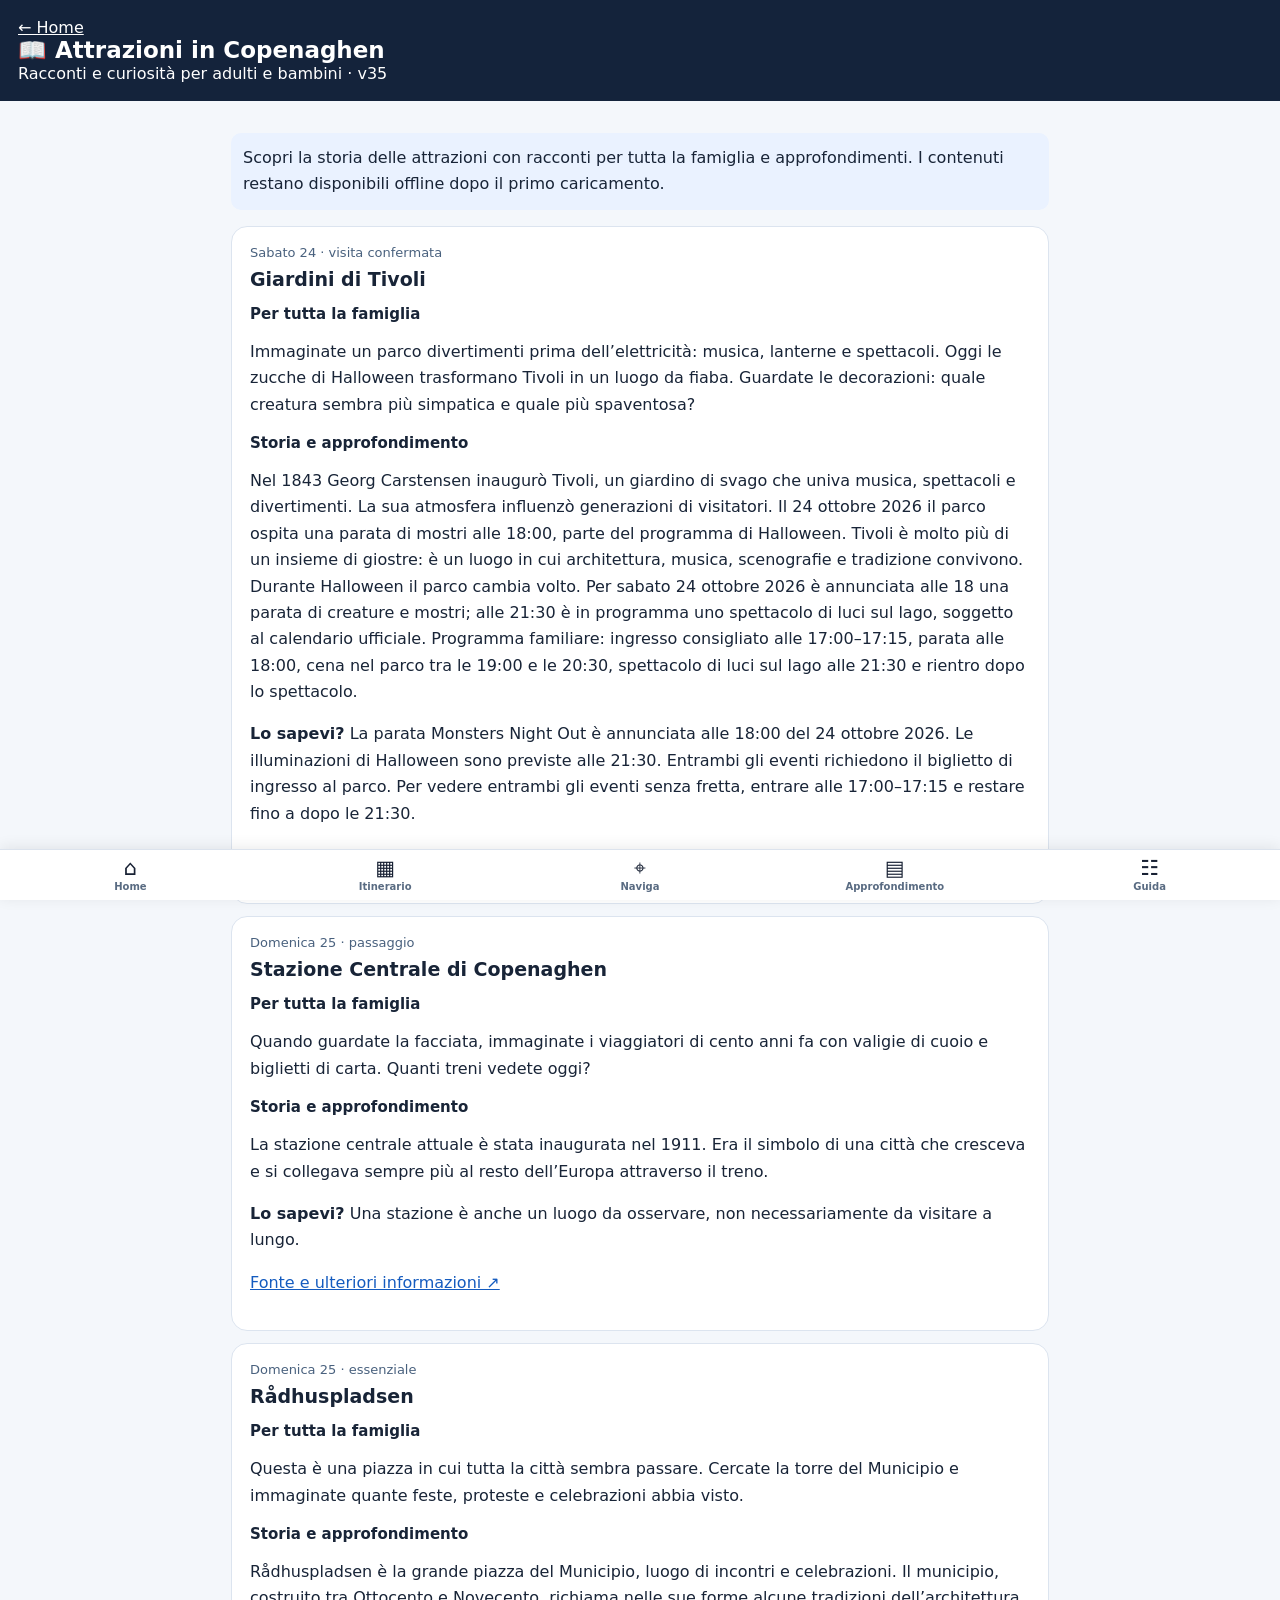
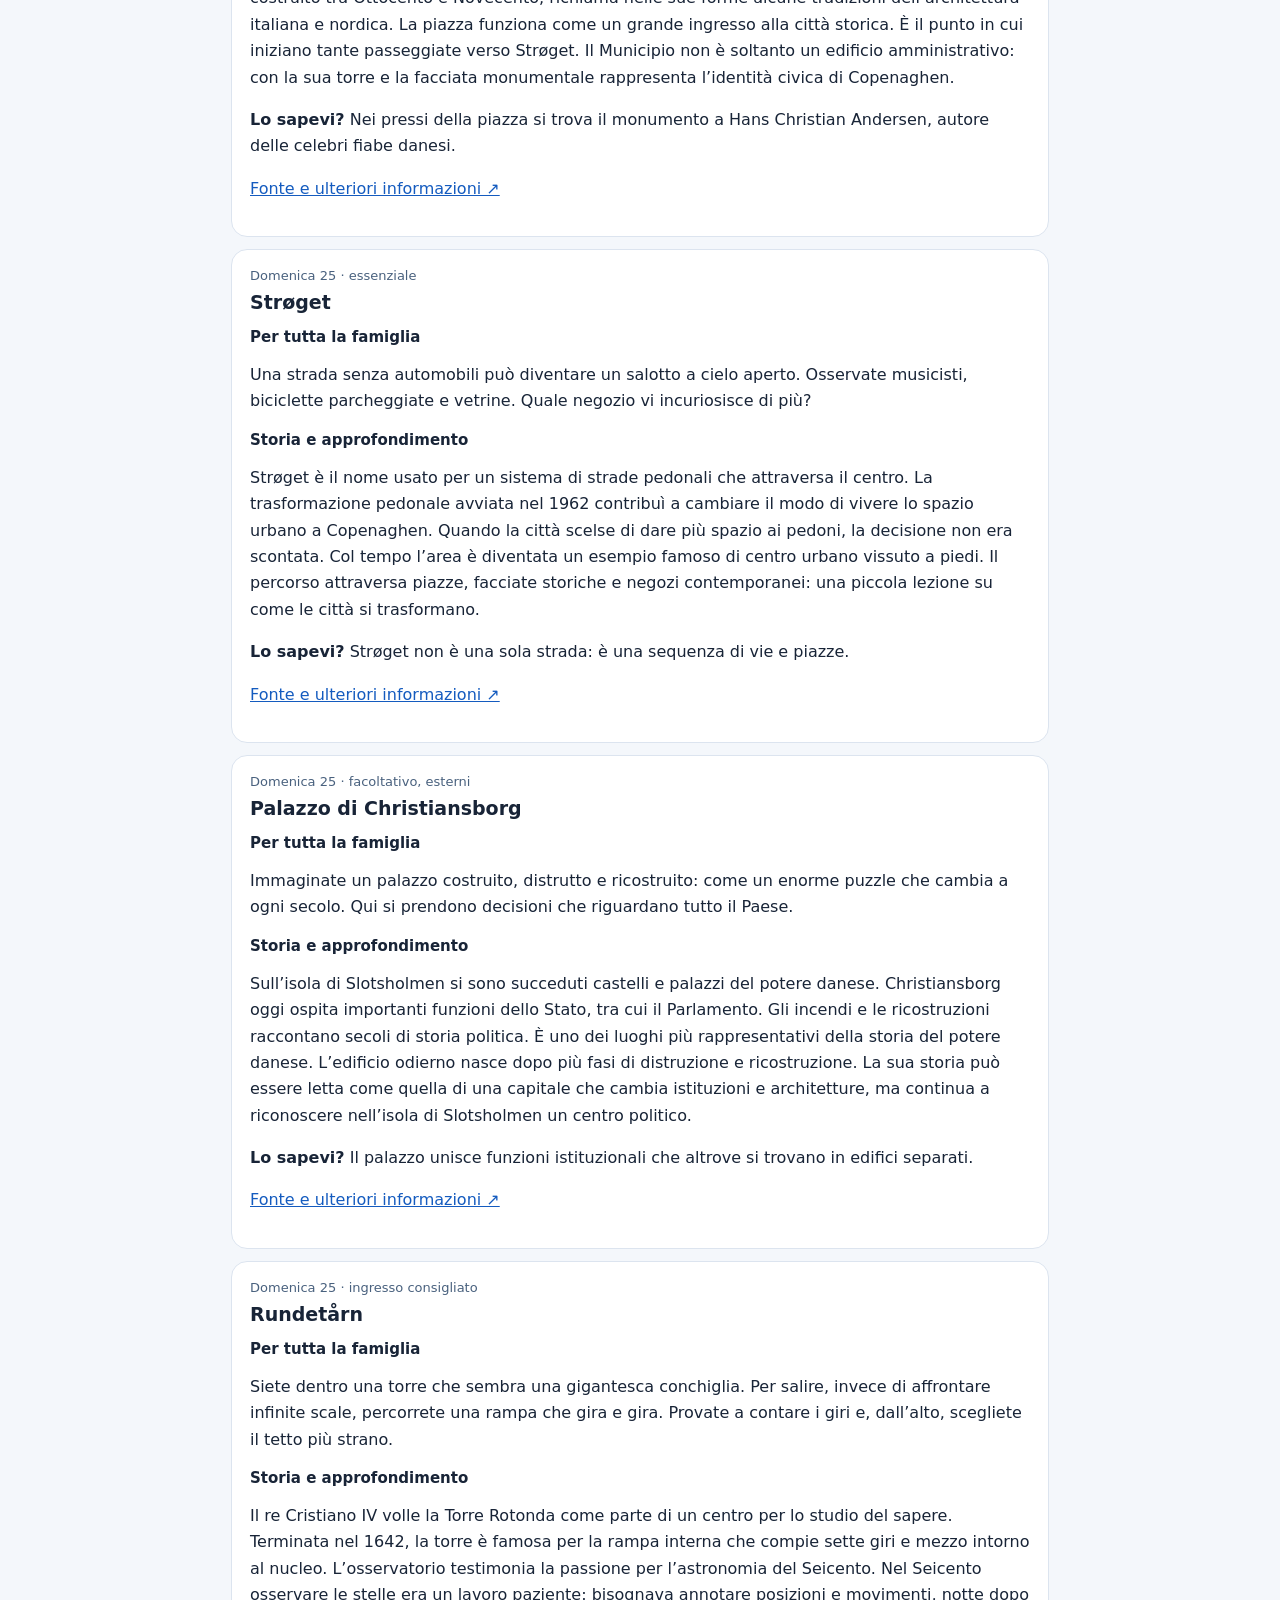
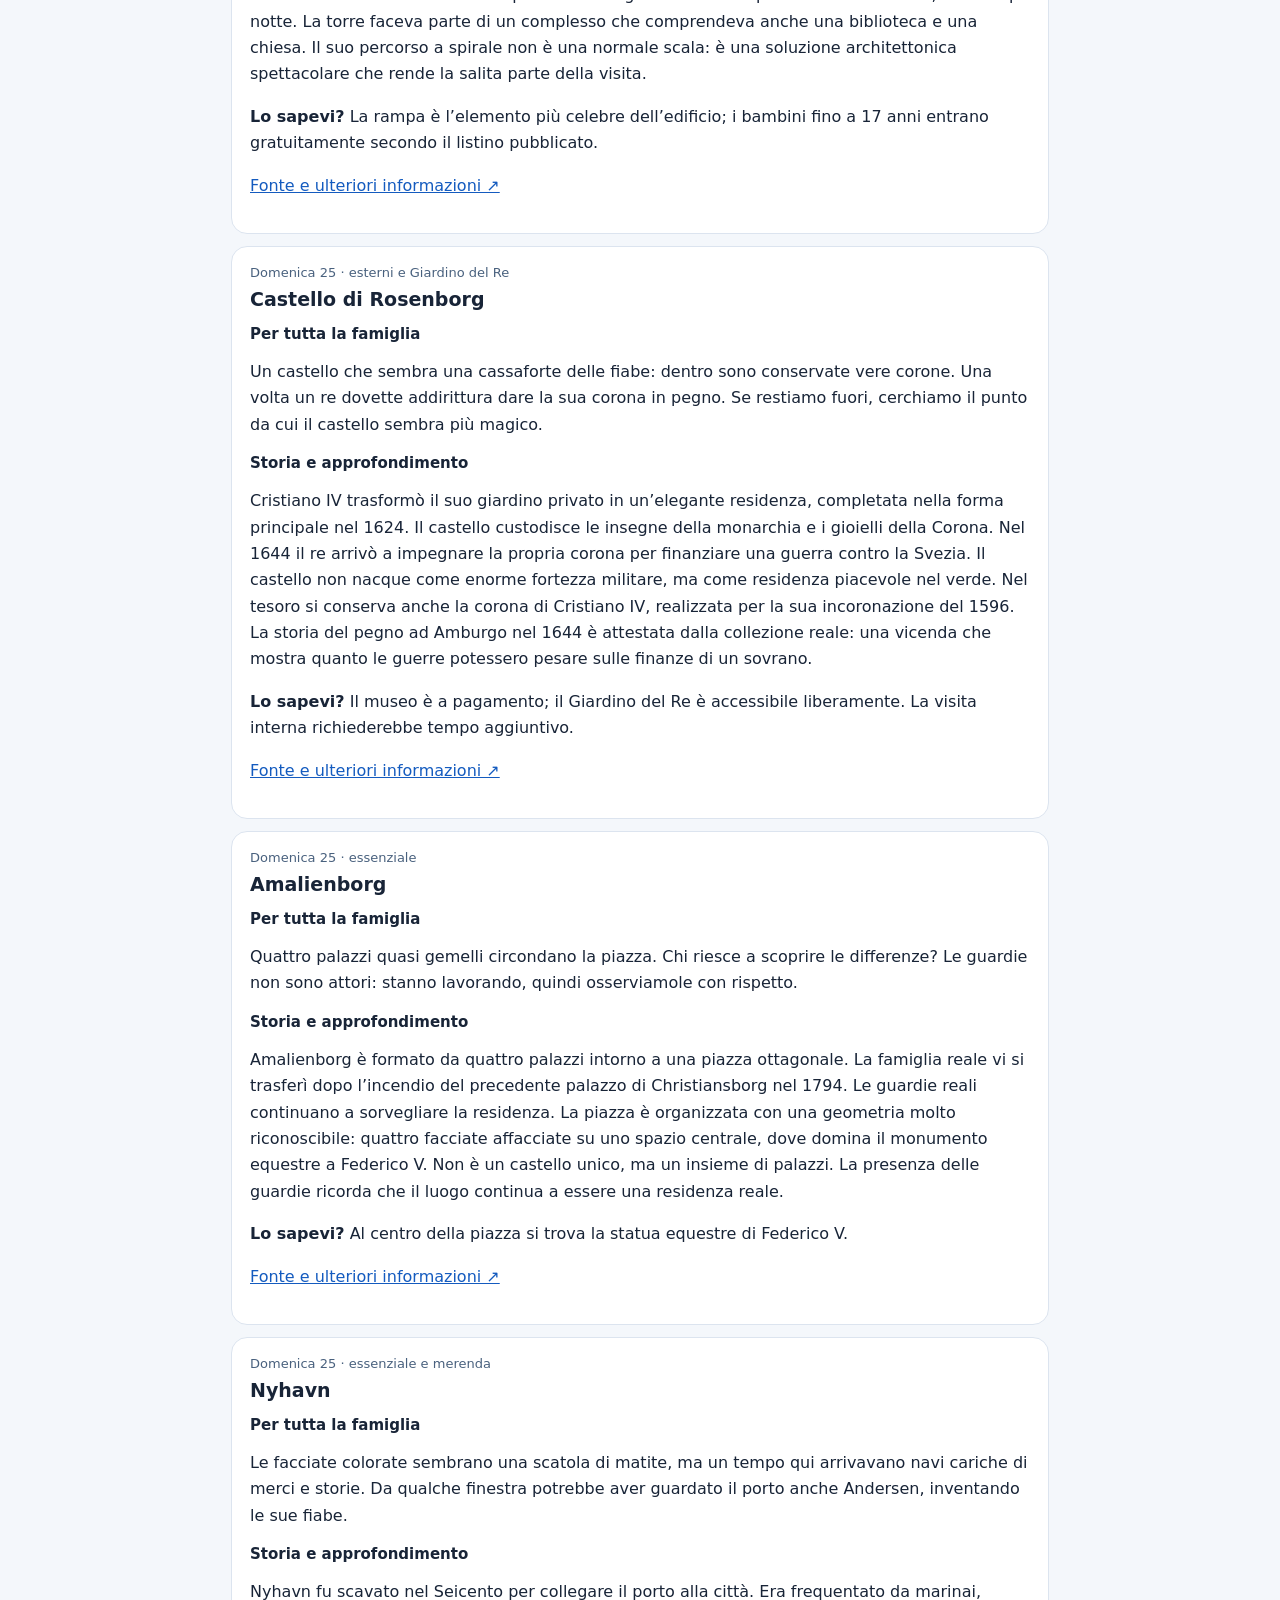
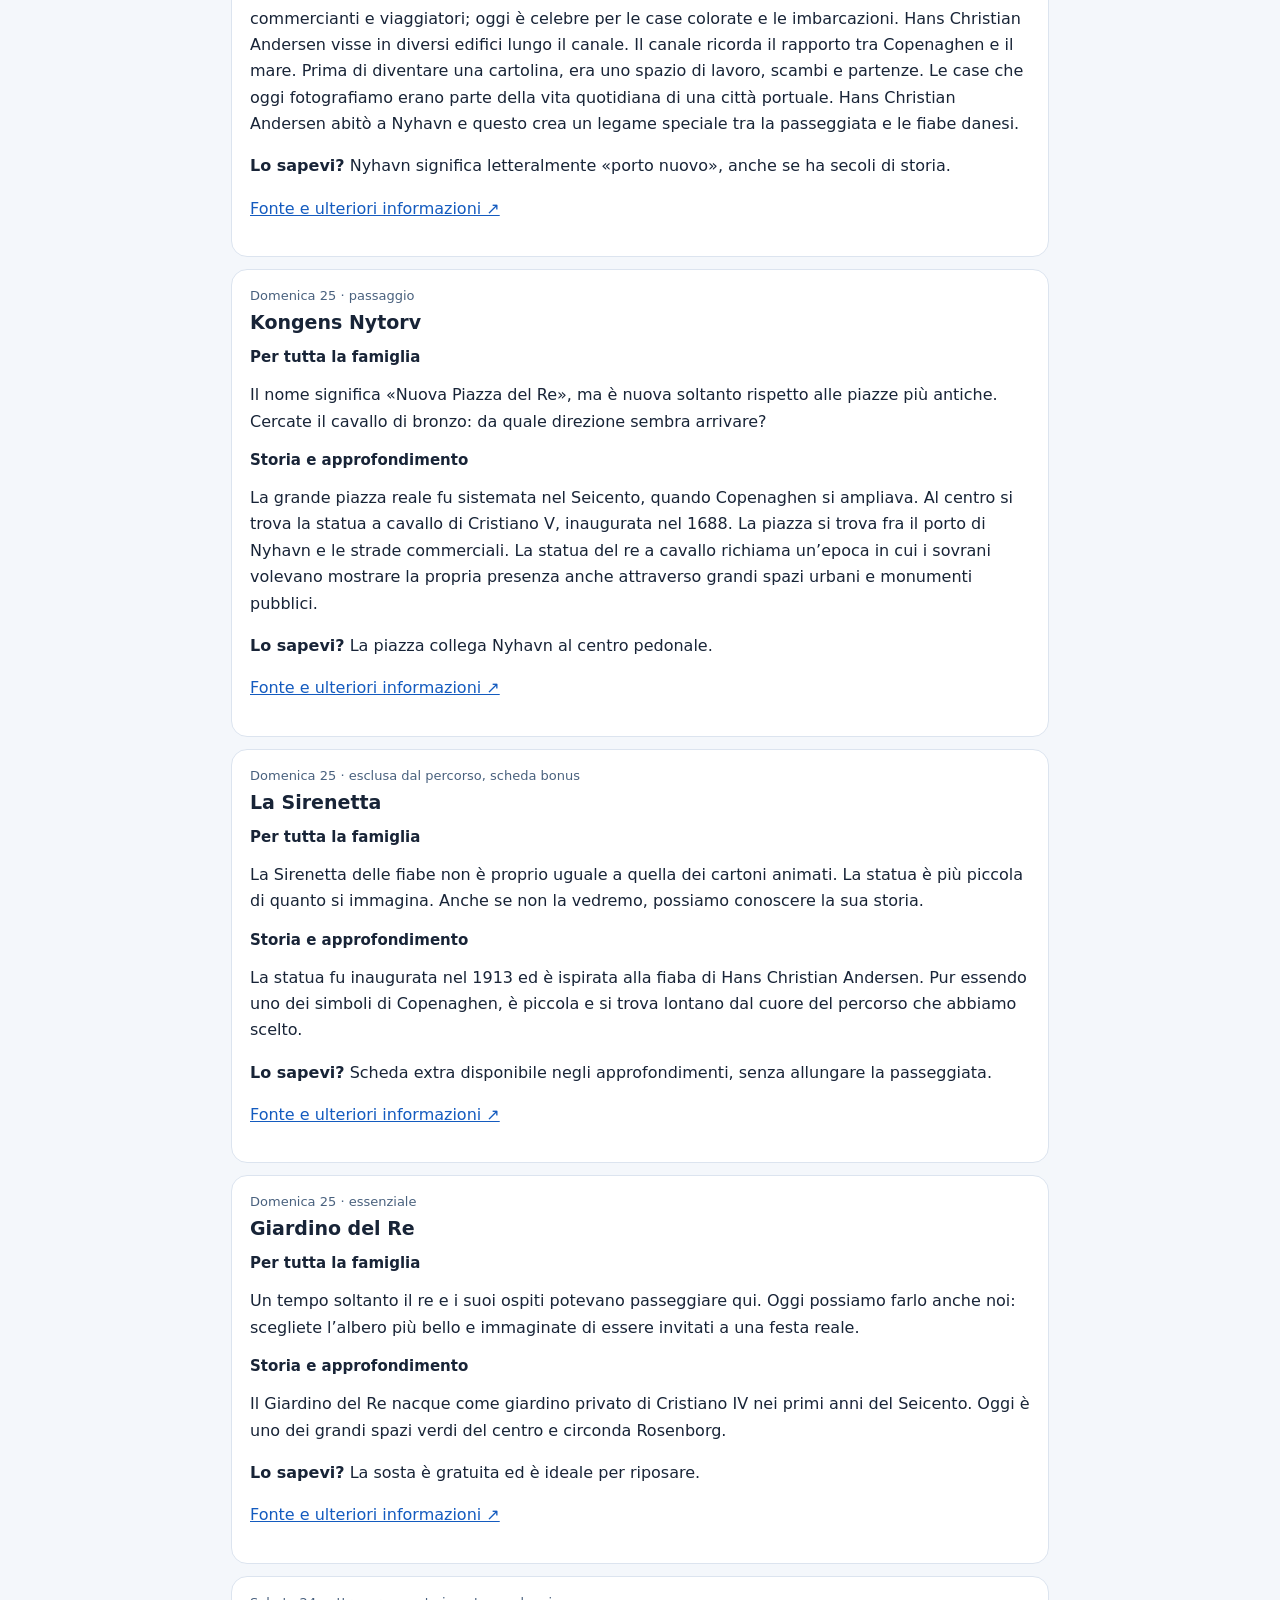
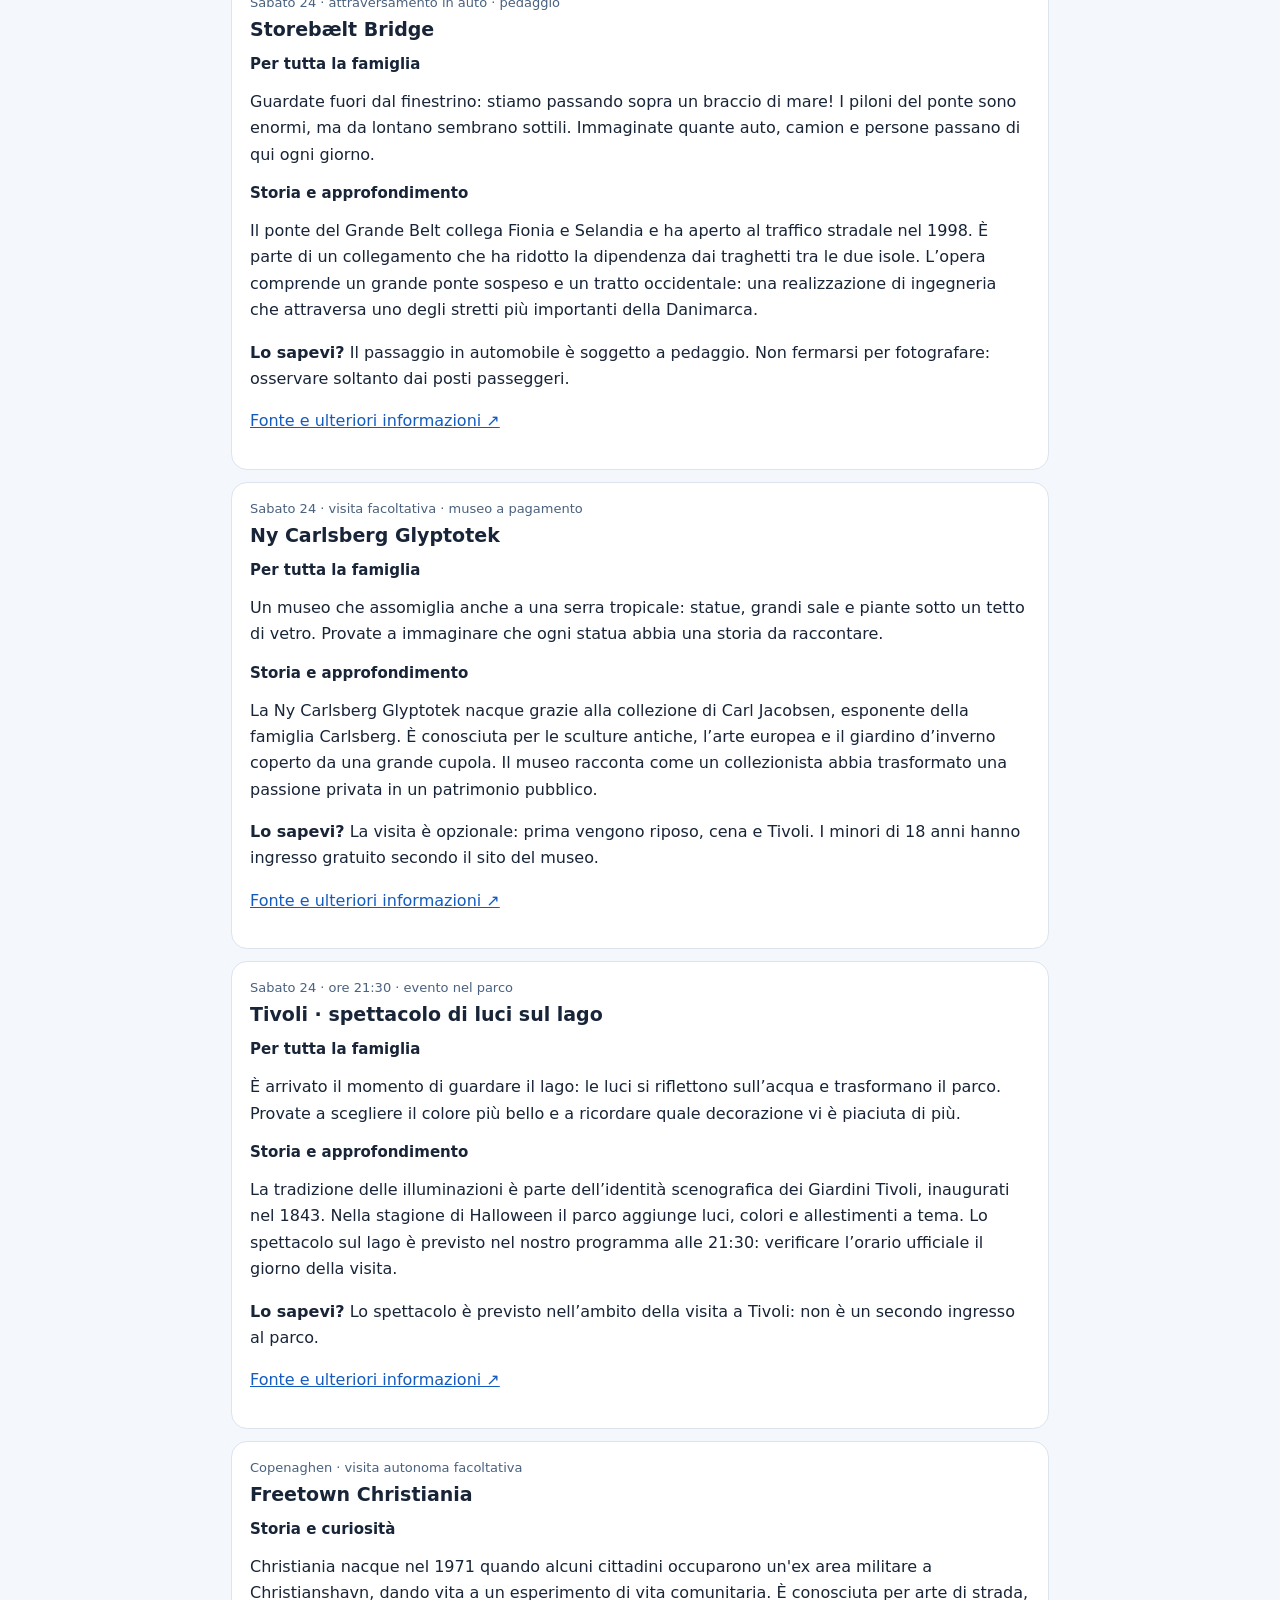
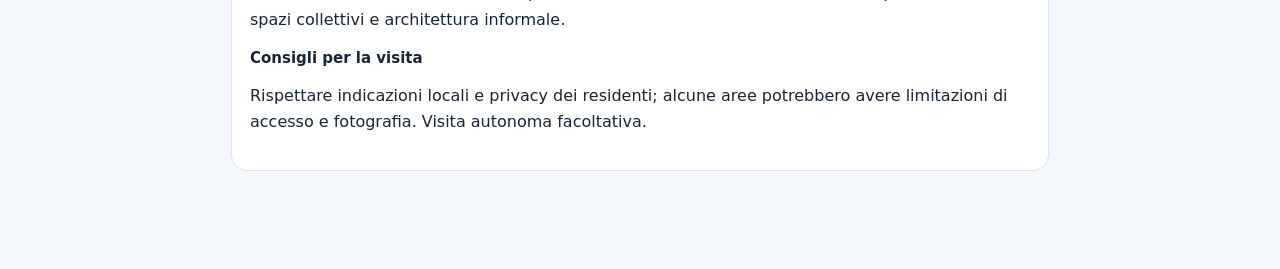
==== approfondimento.html @ 05cb25fe "Deploy complete VIAGGI v40 test webapp" ====
<!doctype html><html lang="it"><head><meta charset="utf-8"><meta name="viewport" content="width=device-width,initial-scale=1"><title>Attrazioni in Copenaghen · v35</title><link rel="stylesheet" href="theme.css"><script defer src="theme.js"></script><style>:root{font-family:system-ui,Arial,sans-serif;color:#182437;background:#f3f6fb}*{box-sizing:border-box}body{margin:0}.top{background:#14233b;color:white;padding:18px}main{max-width:850px;margin:auto;padding:16px}.card{background:white;border:1px solid #dce4ef;border-radius:16px;padding:18px;margin:12px 0;break-inside:avoid}.tag{color:#49617e;font-size:13px}h1{margin:0;font-size:23px}h2{font-size:19px;margin:8px 0}h3{font-size:15px;margin-bottom:4px}p{line-height:1.65}a{color:#145bbf}.note{background:#eaf2ff;padding:12px;border-radius:10px}article:target{outline:3px solid #f4ad42;scroll-margin-top:16px}@media print{.top,.note{display:none!important}body{background:white}.card{box-shadow:none;border:1px solid #aaa}main{max-width:none}}</style><meta name="color-scheme" content="light"><style>html{color-scheme:light!important}html,body{background-color:#f4f7fb}</style><style>/* v40 */a.navbtn,a.btn,a.action,.actions a,.actions a.secondary,a.video,button.primary,button.printbtn,.chips button,#refresh{background:#374151!important;color:#fff!important;border-color:#374151!important}</style></head><body><header class="top"><a style="color:white" href="index.html">← Home</a><h1>📖 Attrazioni in Copenaghen</h1><div>Racconti e curiosità per adulti e bambini · v35</div></header><main><p class="note">Scopri la storia delle attrazioni con racconti per tutta la famiglia e approfondimenti. I contenuti restano disponibili offline dopo il primo caricamento.</p><article class="card" id="tappa-0" data-spot="Giardini di Tivoli"><div class="tag">Sabato 24 · visita confermata</div><h2>Giardini di Tivoli</h2><h3>Per tutta la famiglia</h3><p>Immaginate un parco divertimenti prima dell’elettricità: musica, lanterne e spettacoli. Oggi le zucche di Halloween trasformano Tivoli in un luogo da fiaba. Guardate le decorazioni: quale creatura sembra più simpatica e quale più spaventosa?</p><h3>Storia e approfondimento</h3><p>Nel 1843 Georg Carstensen inaugurò Tivoli, un giardino di svago che univa musica, spettacoli e divertimenti. La sua atmosfera influenzò generazioni di visitatori. Il 24 ottobre 2026 il parco ospita una parata di mostri alle 18:00, parte del programma di Halloween. Tivoli è molto più di un insieme di giostre: è un luogo in cui architettura, musica, scenografie e tradizione convivono. Durante Halloween il parco cambia volto. Per sabato 24 ottobre 2026 è annunciata alle 18 una parata di creature e mostri; alle 21:30 è in programma uno spettacolo di luci sul lago, soggetto al calendario ufficiale. Programma familiare: ingresso consigliato alle 17:00–17:15, parata alle 18:00, cena nel parco tra le 19:00 e le 20:30, spettacolo di luci sul lago alle 21:30 e rientro dopo lo spettacolo.</p><p><strong>Lo sapevi?</strong> La parata Monsters Night Out è annunciata alle 18:00 del 24 ottobre 2026. Le illuminazioni di Halloween sono previste alle 21:30. Entrambi gli eventi richiedono il biglietto di ingresso al parco. Per vedere entrambi gli eventi senza fretta, entrare alle 17:00–17:15 e restare fino a dopo le 21:30.</p><p><a target="_blank" rel="noopener" href="https://www.tivoli.dk/en/programme/events/monsters-night-out">Fonte e ulteriori informazioni ↗</a></p></article><article class="card" id="tappa-1" data-spot="Stazione Centrale di Copenaghen"><div class="tag">Domenica 25 · passaggio</div><h2>Stazione Centrale di Copenaghen</h2><h3>Per tutta la famiglia</h3><p>Quando guardate la facciata, immaginate i viaggiatori di cento anni fa con valigie di cuoio e biglietti di carta. Quanti treni vedete oggi?</p><h3>Storia e approfondimento</h3><p>La stazione centrale attuale è stata inaugurata nel 1911. Era il simbolo di una città che cresceva e si collegava sempre più al resto dell’Europa attraverso il treno. </p><p><strong>Lo sapevi?</strong> Una stazione è anche un luogo da osservare, non necessariamente da visitare a lungo.</p><p><a target="_blank" rel="noopener" href="https://www.visitcopenhagen.com/">Fonte e ulteriori informazioni ↗</a></p></article><article class="card" id="tappa-2" data-spot="Rådhuspladsen"><div class="tag">Domenica 25 · essenziale</div><h2>Rådhuspladsen</h2><h3>Per tutta la famiglia</h3><p>Questa è una piazza in cui tutta la città sembra passare. Cercate la torre del Municipio e immaginate quante feste, proteste e celebrazioni abbia visto.</p><h3>Storia e approfondimento</h3><p>Rådhuspladsen è la grande piazza del Municipio, luogo di incontri e celebrazioni. Il municipio, costruito tra Ottocento e Novecento, richiama nelle sue forme alcune tradizioni dell’architettura italiana e nordica. La piazza funziona come un grande ingresso alla città storica. È il punto in cui iniziano tante passeggiate verso Strøget. Il Municipio non è soltanto un edificio amministrativo: con la sua torre e la facciata monumentale rappresenta l’identità civica di Copenaghen.</p><p><strong>Lo sapevi?</strong> Nei pressi della piazza si trova il monumento a Hans Christian Andersen, autore delle celebri fiabe danesi.</p><p><a target="_blank" rel="noopener" href="https://www.visitcopenhagen.com/">Fonte e ulteriori informazioni ↗</a></p></article><article class="card" id="tappa-3" data-spot="Strøget"><div class="tag">Domenica 25 · essenziale</div><h2>Strøget</h2><h3>Per tutta la famiglia</h3><p>Una strada senza automobili può diventare un salotto a cielo aperto. Osservate musicisti, biciclette parcheggiate e vetrine. Quale negozio vi incuriosisce di più?</p><h3>Storia e approfondimento</h3><p>Strøget è il nome usato per un sistema di strade pedonali che attraversa il centro. La trasformazione pedonale avviata nel 1962 contribuì a cambiare il modo di vivere lo spazio urbano a Copenaghen. Quando la città scelse di dare più spazio ai pedoni, la decisione non era scontata. Col tempo l’area è diventata un esempio famoso di centro urbano vissuto a piedi. Il percorso attraversa piazze, facciate storiche e negozi contemporanei: una piccola lezione su come le città si trasformano.</p><p><strong>Lo sapevi?</strong> Strøget non è una sola strada: è una sequenza di vie e piazze.</p><p><a target="_blank" rel="noopener" href="https://www.visitcopenhagen.com/">Fonte e ulteriori informazioni ↗</a></p></article><article class="card" id="tappa-4" data-spot="Palazzo di Christiansborg"><div class="tag">Domenica 25 · facoltativo, esterni</div><h2>Palazzo di Christiansborg</h2><h3>Per tutta la famiglia</h3><p>Immaginate un palazzo costruito, distrutto e ricostruito: come un enorme puzzle che cambia a ogni secolo. Qui si prendono decisioni che riguardano tutto il Paese.</p><h3>Storia e approfondimento</h3><p>Sull’isola di Slotsholmen si sono succeduti castelli e palazzi del potere danese. Christiansborg oggi ospita importanti funzioni dello Stato, tra cui il Parlamento. Gli incendi e le ricostruzioni raccontano secoli di storia politica. È uno dei luoghi più rappresentativi della storia del potere danese. L’edificio odierno nasce dopo più fasi di distruzione e ricostruzione. La sua storia può essere letta come quella di una capitale che cambia istituzioni e architetture, ma continua a riconoscere nell’isola di Slotsholmen un centro politico.</p><p><strong>Lo sapevi?</strong> Il palazzo unisce funzioni istituzionali che altrove si trovano in edifici separati.</p><p><a target="_blank" rel="noopener" href="https://www.christiansborg.dk/">Fonte e ulteriori informazioni ↗</a></p></article><article class="card" id="tappa-5" data-spot="Rundetårn"><div class="tag">Domenica 25 · ingresso consigliato</div><h2>Rundetårn</h2><h3>Per tutta la famiglia</h3><p>Siete dentro una torre che sembra una gigantesca conchiglia. Per salire, invece di affrontare infinite scale, percorrete una rampa che gira e gira. Provate a contare i giri e, dall’alto, scegliete il tetto più strano.</p><h3>Storia e approfondimento</h3><p>Il re Cristiano IV volle la Torre Rotonda come parte di un centro per lo studio del sapere. Terminata nel 1642, la torre è famosa per la rampa interna che compie sette giri e mezzo intorno al nucleo. L’osservatorio testimonia la passione per l’astronomia del Seicento. Nel Seicento osservare le stelle era un lavoro paziente: bisognava annotare posizioni e movimenti, notte dopo notte. La torre faceva parte di un complesso che comprendeva anche una biblioteca e una chiesa. Il suo percorso a spirale non è una normale scala: è una soluzione architettonica spettacolare che rende la salita parte della visita.</p><p><strong>Lo sapevi?</strong> La rampa è l’elemento più celebre dell’edificio; i bambini fino a 17 anni entrano gratuitamente secondo il listino pubblicato.</p><p><a target="_blank" rel="noopener" href="https://www.rundetaarn.dk/en/intro/the-spiral-ramp/">Fonte e ulteriori informazioni ↗</a></p></article><article class="card" id="tappa-6" data-spot="Castello di Rosenborg"><div class="tag">Domenica 25 · esterni e Giardino del Re</div><h2>Castello di Rosenborg</h2><h3>Per tutta la famiglia</h3><p>Un castello che sembra una cassaforte delle fiabe: dentro sono conservate vere corone. Una volta un re dovette addirittura dare la sua corona in pegno. Se restiamo fuori, cerchiamo il punto da cui il castello sembra più magico.</p><h3>Storia e approfondimento</h3><p>Cristiano IV trasformò il suo giardino privato in un’elegante residenza, completata nella forma principale nel 1624. Il castello custodisce le insegne della monarchia e i gioielli della Corona. Nel 1644 il re arrivò a impegnare la propria corona per finanziare una guerra contro la Svezia. Il castello non nacque come enorme fortezza militare, ma come residenza piacevole nel verde. Nel tesoro si conserva anche la corona di Cristiano IV, realizzata per la sua incoronazione del 1596. La storia del pegno ad Amburgo nel 1644 è attestata dalla collezione reale: una vicenda che mostra quanto le guerre potessero pesare sulle finanze di un sovrano.</p><p><strong>Lo sapevi?</strong> Il museo è a pagamento; il Giardino del Re è accessibile liberamente. La visita interna richiederebbe tempo aggiuntivo.</p><p><a target="_blank" rel="noopener" href="https://denkongeligesamling.dk/en/rosenborg/">Fonte e ulteriori informazioni ↗</a></p></article><article class="card" id="tappa-7" data-spot="Amalienborg"><div class="tag">Domenica 25 · essenziale</div><h2>Amalienborg</h2><h3>Per tutta la famiglia</h3><p>Quattro palazzi quasi gemelli circondano la piazza. Chi riesce a scoprire le differenze? Le guardie non sono attori: stanno lavorando, quindi osserviamole con rispetto.</p><h3>Storia e approfondimento</h3><p>Amalienborg è formato da quattro palazzi intorno a una piazza ottagonale. La famiglia reale vi si trasferì dopo l’incendio del precedente palazzo di Christiansborg nel 1794. Le guardie reali continuano a sorvegliare la residenza. La piazza è organizzata con una geometria molto riconoscibile: quattro facciate affacciate su uno spazio centrale, dove domina il monumento equestre a Federico V. Non è un castello unico, ma un insieme di palazzi. La presenza delle guardie ricorda che il luogo continua a essere una residenza reale.</p><p><strong>Lo sapevi?</strong> Al centro della piazza si trova la statua equestre di Federico V.</p><p><a target="_blank" rel="noopener" href="https://denkongeligesamling.dk/en/amalienborg/">Fonte e ulteriori informazioni ↗</a></p></article><article class="card" id="tappa-8" data-spot="Nyhavn"><div class="tag">Domenica 25 · essenziale e merenda</div><h2>Nyhavn</h2><h3>Per tutta la famiglia</h3><p>Le facciate colorate sembrano una scatola di matite, ma un tempo qui arrivavano navi cariche di merci e storie. Da qualche finestra potrebbe aver guardato il porto anche Andersen, inventando le sue fiabe.</p><h3>Storia e approfondimento</h3><p>Nyhavn fu scavato nel Seicento per collegare il porto alla città. Era frequentato da marinai, commercianti e viaggiatori; oggi è celebre per le case colorate e le imbarcazioni. Hans Christian Andersen visse in diversi edifici lungo il canale. Il canale ricorda il rapporto tra Copenaghen e il mare. Prima di diventare una cartolina, era uno spazio di lavoro, scambi e partenze. Le case che oggi fotografiamo erano parte della vita quotidiana di una città portuale. Hans Christian Andersen abitò a Nyhavn e questo crea un legame speciale tra la passeggiata e le fiabe danesi.</p><p><strong>Lo sapevi?</strong> Nyhavn significa letteralmente «porto nuovo», anche se ha secoli di storia.</p><p><a target="_blank" rel="noopener" href="https://www.visitcopenhagen.com/">Fonte e ulteriori informazioni ↗</a></p></article><article class="card" id="tappa-9" data-spot="Kongens Nytorv"><div class="tag">Domenica 25 · passaggio</div><h2>Kongens Nytorv</h2><h3>Per tutta la famiglia</h3><p>Il nome significa «Nuova Piazza del Re», ma è nuova soltanto rispetto alle piazze più antiche. Cercate il cavallo di bronzo: da quale direzione sembra arrivare?</p><h3>Storia e approfondimento</h3><p>La grande piazza reale fu sistemata nel Seicento, quando Copenaghen si ampliava. Al centro si trova la statua a cavallo di Cristiano V, inaugurata nel 1688. La piazza si trova fra il porto di Nyhavn e le strade commerciali. La statua del re a cavallo richiama un’epoca in cui i sovrani volevano mostrare la propria presenza anche attraverso grandi spazi urbani e monumenti pubblici.</p><p><strong>Lo sapevi?</strong> La piazza collega Nyhavn al centro pedonale.</p><p><a target="_blank" rel="noopener" href="https://www.visitcopenhagen.com/">Fonte e ulteriori informazioni ↗</a></p></article><article class="card" id="tappa-10" data-spot="La Sirenetta"><div class="tag">Domenica 25 · esclusa dal percorso, scheda bonus</div><h2>La Sirenetta</h2><h3>Per tutta la famiglia</h3><p>La Sirenetta delle fiabe non è proprio uguale a quella dei cartoni animati. La statua è più piccola di quanto si immagina. Anche se non la vedremo, possiamo conoscere la sua storia.</p><h3>Storia e approfondimento</h3><p>La statua fu inaugurata nel 1913 ed è ispirata alla fiaba di Hans Christian Andersen. Pur essendo uno dei simboli di Copenaghen, è piccola e si trova lontano dal cuore del percorso che abbiamo scelto. </p><p><strong>Lo sapevi?</strong> Scheda extra disponibile negli approfondimenti, senza allungare la passeggiata.</p><p><a target="_blank" rel="noopener" href="https://www.visitcopenhagen.com/">Fonte e ulteriori informazioni ↗</a></p></article><article class="card" id="tappa-11" data-spot="Giardino del Re"><div class="tag">Domenica 25 · essenziale</div><h2>Giardino del Re</h2><h3>Per tutta la famiglia</h3><p>Un tempo soltanto il re e i suoi ospiti potevano passeggiare qui. Oggi possiamo farlo anche noi: scegliete l’albero più bello e immaginate di essere invitati a una festa reale.</p><h3>Storia e approfondimento</h3><p>Il Giardino del Re nacque come giardino privato di Cristiano IV nei primi anni del Seicento. Oggi è uno dei grandi spazi verdi del centro e circonda Rosenborg. </p><p><strong>Lo sapevi?</strong> La sosta è gratuita ed è ideale per riposare.</p><p><a target="_blank" rel="noopener" href="https://denkongeligesamling.dk/en/rosenborg/">Fonte e ulteriori informazioni ↗</a></p></article><article class="card" id="tappa-12" data-spot="Storebælt Bridge"><div class="tag">Sabato 24 · attraversamento in auto · pedaggio</div><h2>Storebælt Bridge</h2><h3>Per tutta la famiglia</h3><p>Guardate fuori dal finestrino: stiamo passando sopra un braccio di mare! I piloni del ponte sono enormi, ma da lontano sembrano sottili. Immaginate quante auto, camion e persone passano di qui ogni giorno.</p><h3>Storia e approfondimento</h3><p>Il ponte del Grande Belt collega Fionia e Selandia e ha aperto al traffico stradale nel 1998. È parte di un collegamento che ha ridotto la dipendenza dai traghetti tra le due isole. L’opera comprende un grande ponte sospeso e un tratto occidentale: una realizzazione di ingegneria che attraversa uno degli stretti più importanti della Danimarca.</p><p><strong>Lo sapevi?</strong> Il passaggio in automobile è soggetto a pedaggio. Non fermarsi per fotografare: osservare soltanto dai posti passeggeri.</p><p><a target="_blank" rel="noopener" href="https://www.storebaelt.dk/en/">Fonte e ulteriori informazioni ↗</a></p></article><article class="card" id="tappa-13" data-spot="Ny Carlsberg Glyptotek"><div class="tag">Sabato 24 · visita facoltativa · museo a pagamento</div><h2>Ny Carlsberg Glyptotek</h2><h3>Per tutta la famiglia</h3><p>Un museo che assomiglia anche a una serra tropicale: statue, grandi sale e piante sotto un tetto di vetro. Provate a immaginare che ogni statua abbia una storia da raccontare.</p><h3>Storia e approfondimento</h3><p>La Ny Carlsberg Glyptotek nacque grazie alla collezione di Carl Jacobsen, esponente della famiglia Carlsberg. È conosciuta per le sculture antiche, l’arte europea e il giardino d’inverno coperto da una grande cupola. Il museo racconta come un collezionista abbia trasformato una passione privata in un patrimonio pubblico.</p><p><strong>Lo sapevi?</strong> La visita è opzionale: prima vengono riposo, cena e Tivoli. I minori di 18 anni hanno ingresso gratuito secondo il sito del museo.</p><p><a target="_blank" rel="noopener" href="https://glyptoteket.com/visit/visit-with-children">Fonte e ulteriori informazioni ↗</a></p></article><article class="card" id="tappa-14" data-spot="Tivoli · spettacolo di luci sul lago"><div class="tag">Sabato 24 · ore 21:30 · evento nel parco</div><h2>Tivoli · spettacolo di luci sul lago</h2><h3>Per tutta la famiglia</h3><p>È arrivato il momento di guardare il lago: le luci si riflettono sull’acqua e trasformano il parco. Provate a scegliere il colore più bello e a ricordare quale decorazione vi è piaciuta di più.</p><h3>Storia e approfondimento</h3><p>La tradizione delle illuminazioni è parte dell’identità scenografica dei Giardini Tivoli, inaugurati nel 1843. Nella stagione di Halloween il parco aggiunge luci, colori e allestimenti a tema. Lo spettacolo sul lago è previsto nel nostro programma alle 21:30: verificare l’orario ufficiale il giorno della visita.</p><p><strong>Lo sapevi?</strong> Lo spettacolo è previsto nell’ambito della visita a Tivoli: non è un secondo ingresso al parco.</p><p><a target="_blank" rel="noopener" href="https://www.tivoli.dk/en/opening-hours-and-seasons/halloween-in-tivoli">Fonte e ulteriori informazioni ↗</a></p></article><article class="card" id="christiania"><div class="tag">Copenaghen · visita autonoma facoltativa</div><h2>Freetown Christiania</h2><h3>Storia e curiosità</h3><p>Christiania nacque nel 1971 quando alcuni cittadini occuparono un'ex area militare a Christianshavn, dando vita a un esperimento di vita comunitaria. È conosciuta per arte di strada, spazi collettivi e architettura informale.</p><h3>Consigli per la visita</h3><p>Rispettare indicazioni locali e privacy dei residenti; alcune aree potrebbero avere limitazioni di accesso e fotografia. Visita autonoma facoltativa.</p></article></main><script>(function(){const spot=new URLSearchParams(location.search).get('spot');if(spot){const el=[...document.querySelectorAll('[data-spot]')].find(e=>e.dataset.spot===spot);if(el){requestAnimationFrame(()=>{el.scrollIntoView({block:'start'});el.style.outline='3px solid #f4ad42'})}}if('serviceWorker' in navigator&&location.protocol.startsWith('http'))navigator.serviceWorker.register('./sw.js').catch(()=>{});})();</script></body></html>
---- theme.css ----
:root{color-scheme:light}html,body{color-scheme:light}/* v27 global navigation, safe areas and contrast */
body{padding-bottom:70px!important}.bottom-nav{position:fixed;bottom:0;left:0;right:0;z-index:5000;background:#fff;border-top:1px solid #dce3ed;display:flex;justify-content:space-around;padding:7px 3px max(8px,env(safe-area-inset-bottom));box-shadow:0 -2px 14px #00000015}.bottom-nav a{color:#172033!important;text-decoration:none!important;display:flex;flex-direction:column;align-items:center;gap:1px;font-size:21px;flex:1;line-height:1.1}.bottom-nav a span{font-size:10px;color:#596b82!important;font-weight:750}@media print{.bottom-nav{display:none!important}body{padding-bottom:0!important}}


/* v32: consistently legible action buttons on white cards */
a.navbtn,a.action,a[href].navbtn,button.primary,.actions a{color:#fff!important}a.navbtn:visited,a.action:visited{color:#fff!important}.bottom-nav a{color:#172033!important}.bottom-nav a span{color:#596b82!important}

/* v40 unified actionable controls, excluding navigation, plain links and tiles */
a.navbtn,a.btn,a.walkbtn,a.guidebtn,a.action,.actions a,.actions a.secondary,button.primary,button.printbtn,.chips button,#refresh{background:#374151!important;color:#fff!important;border-color:#374151!important}
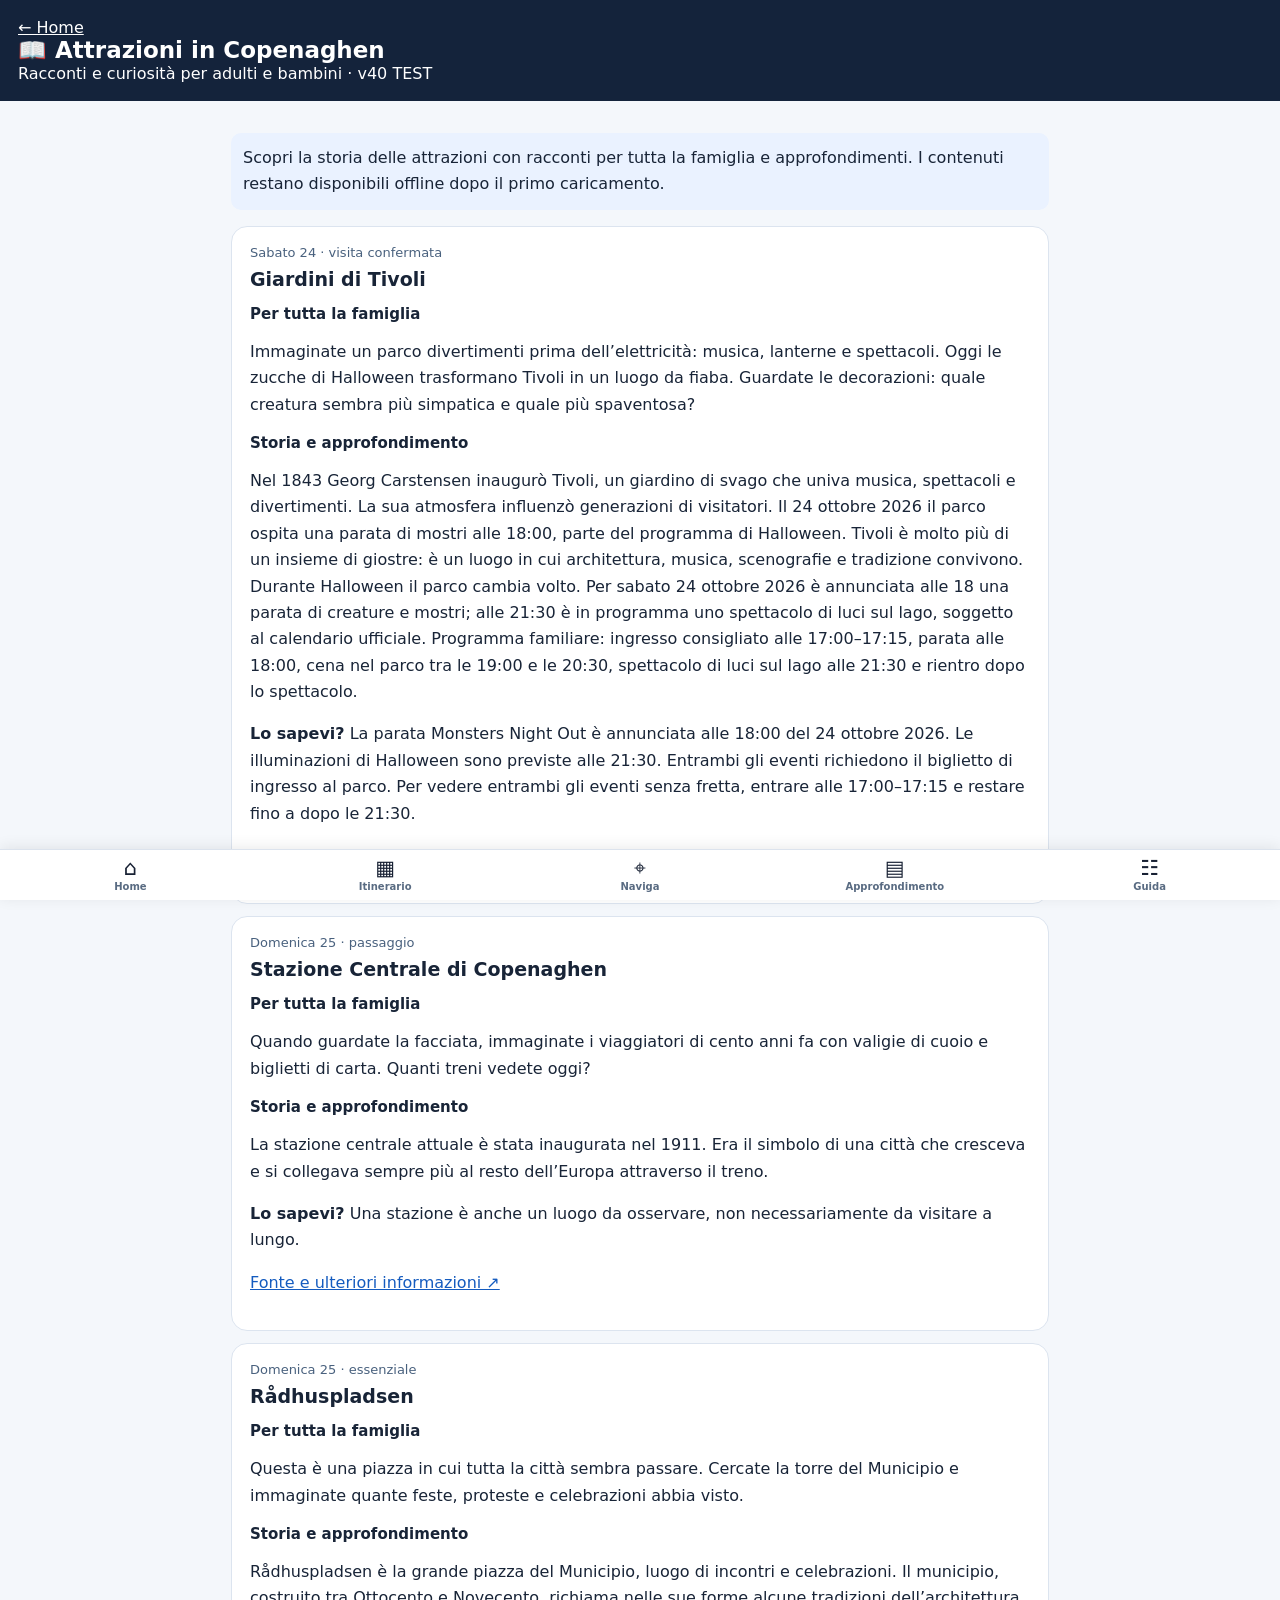
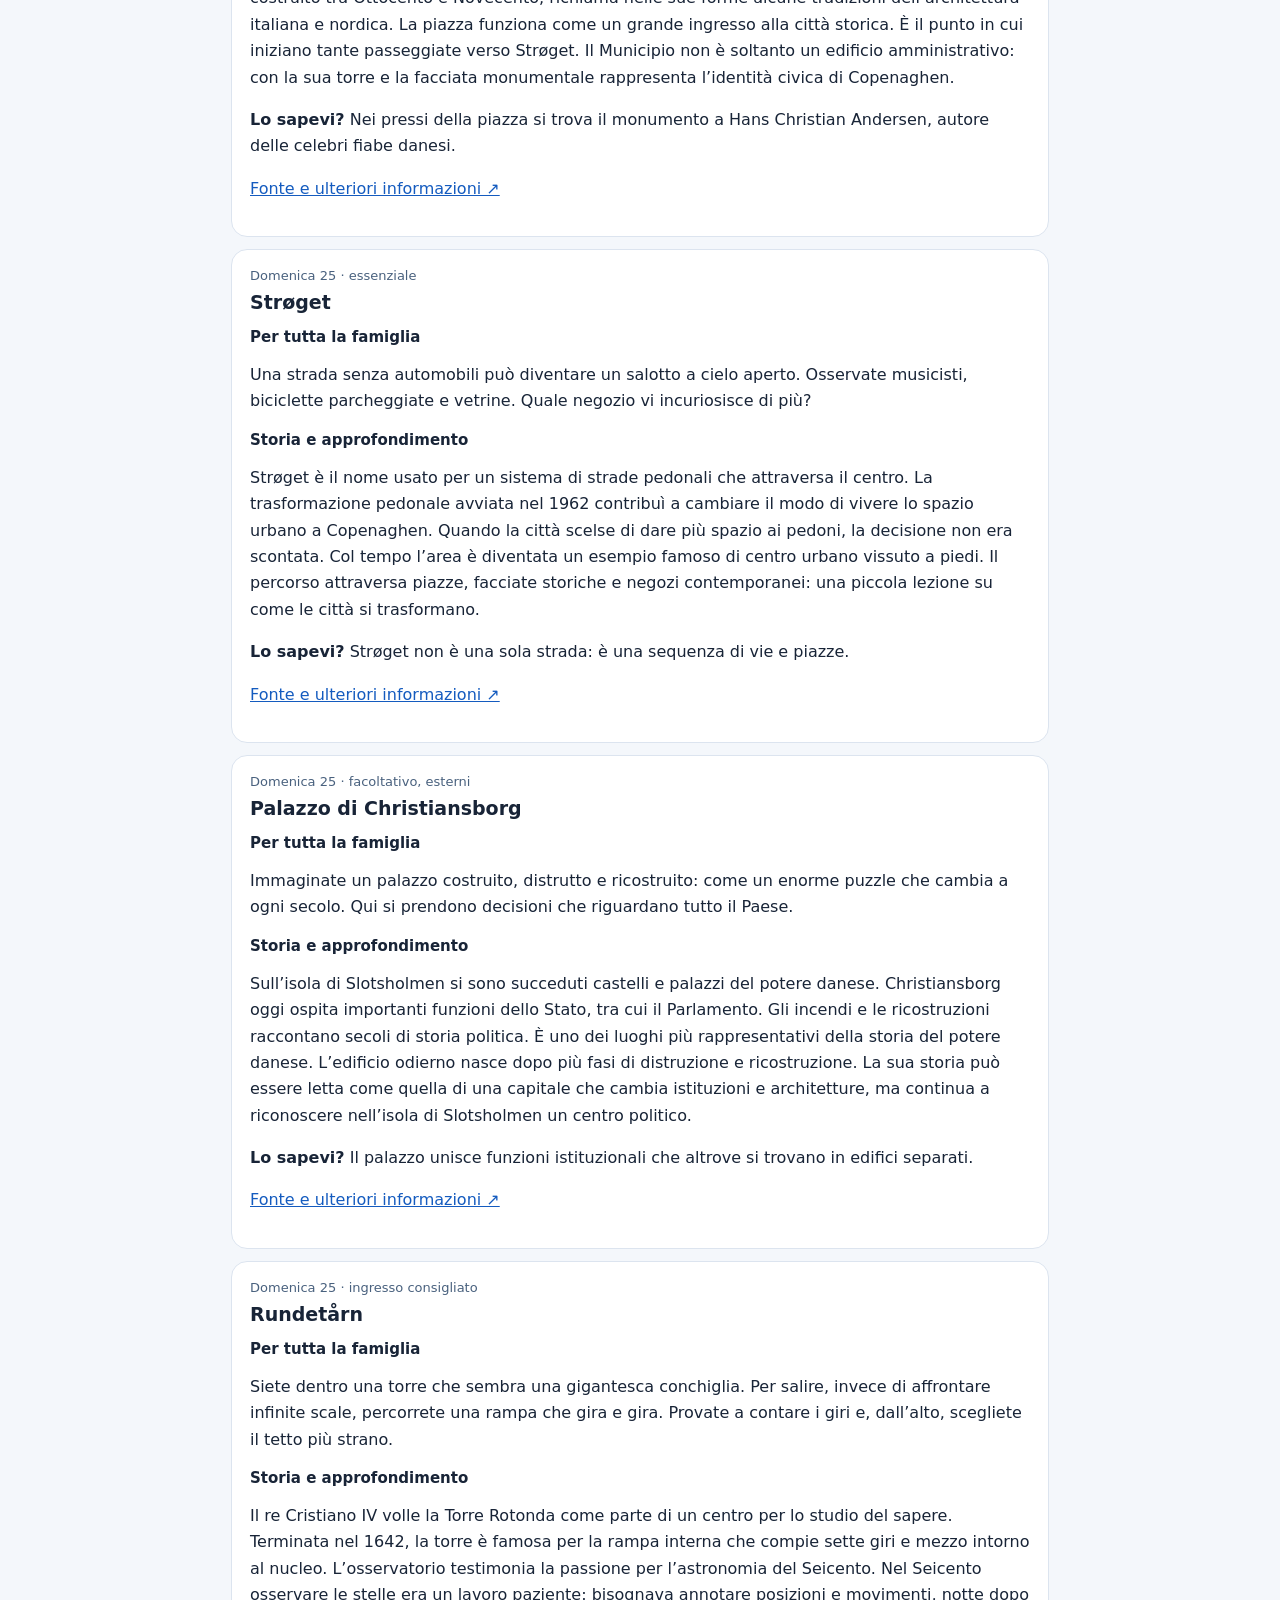
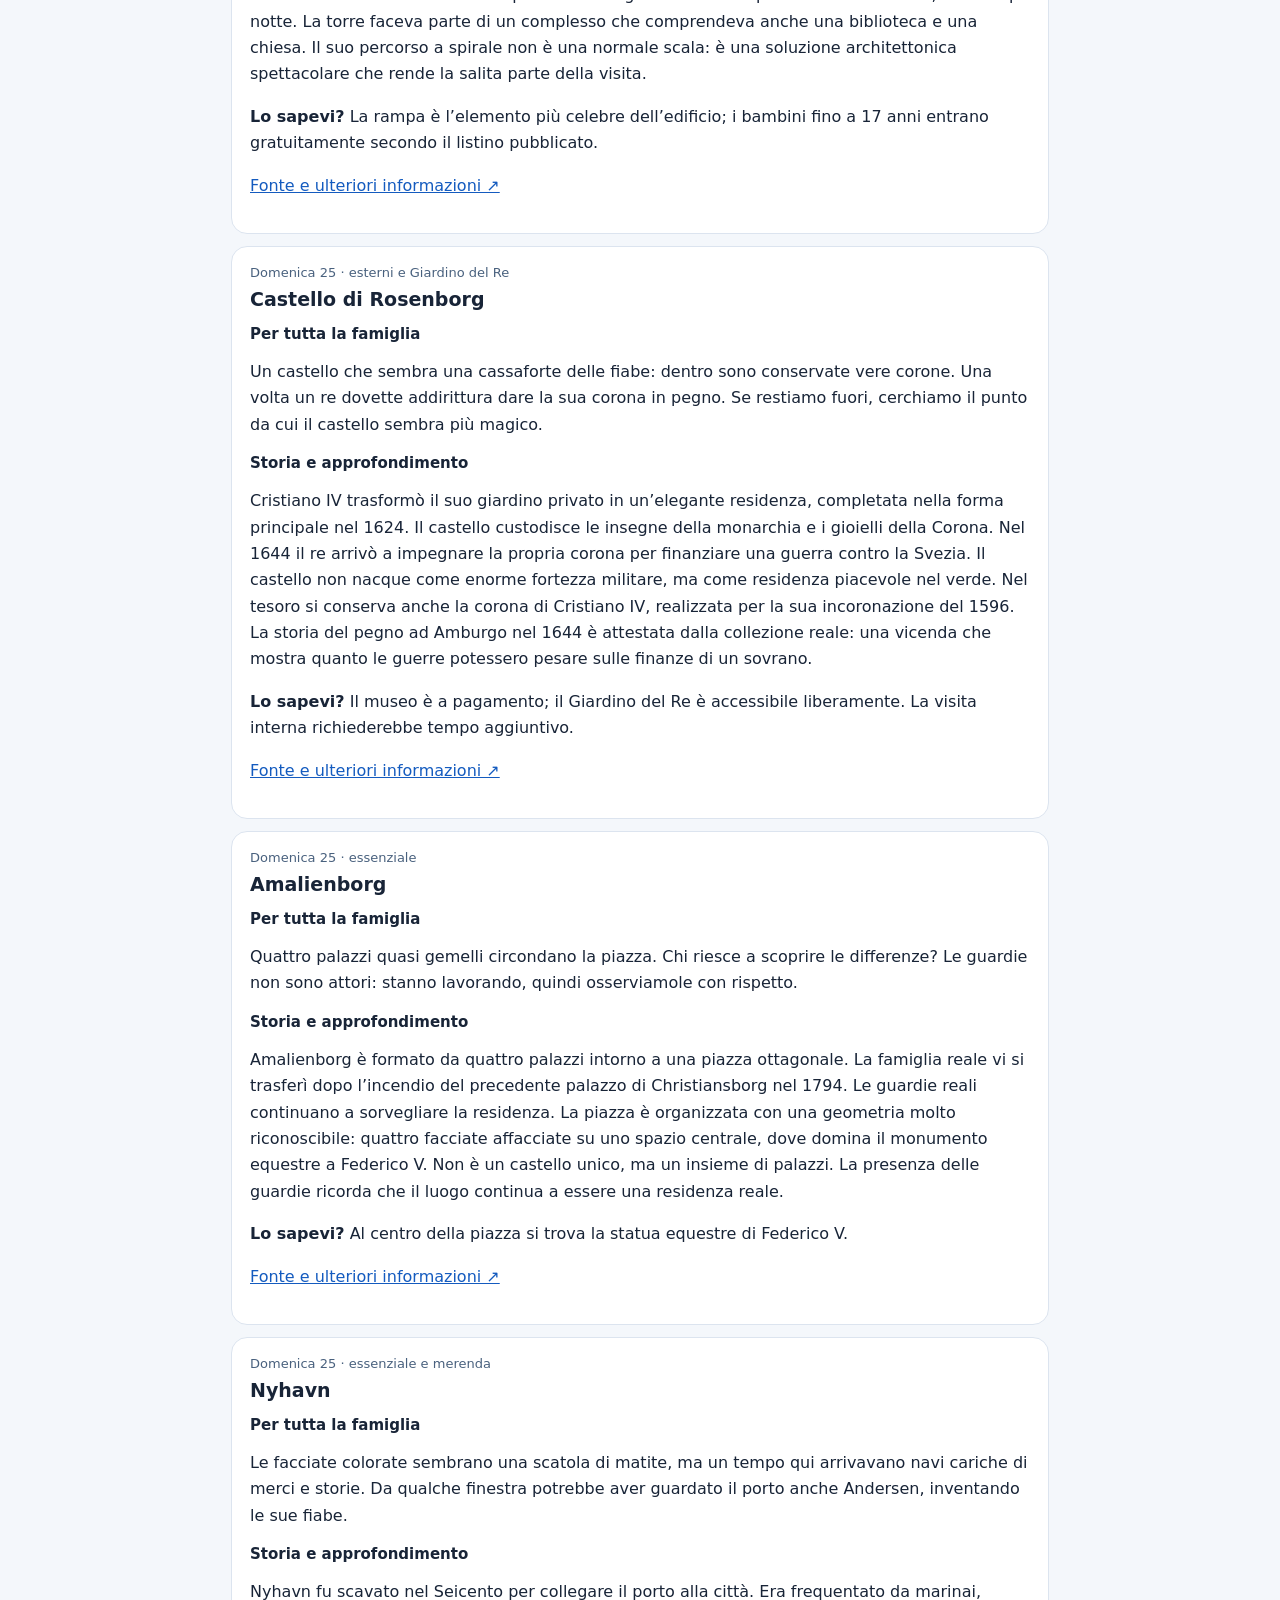
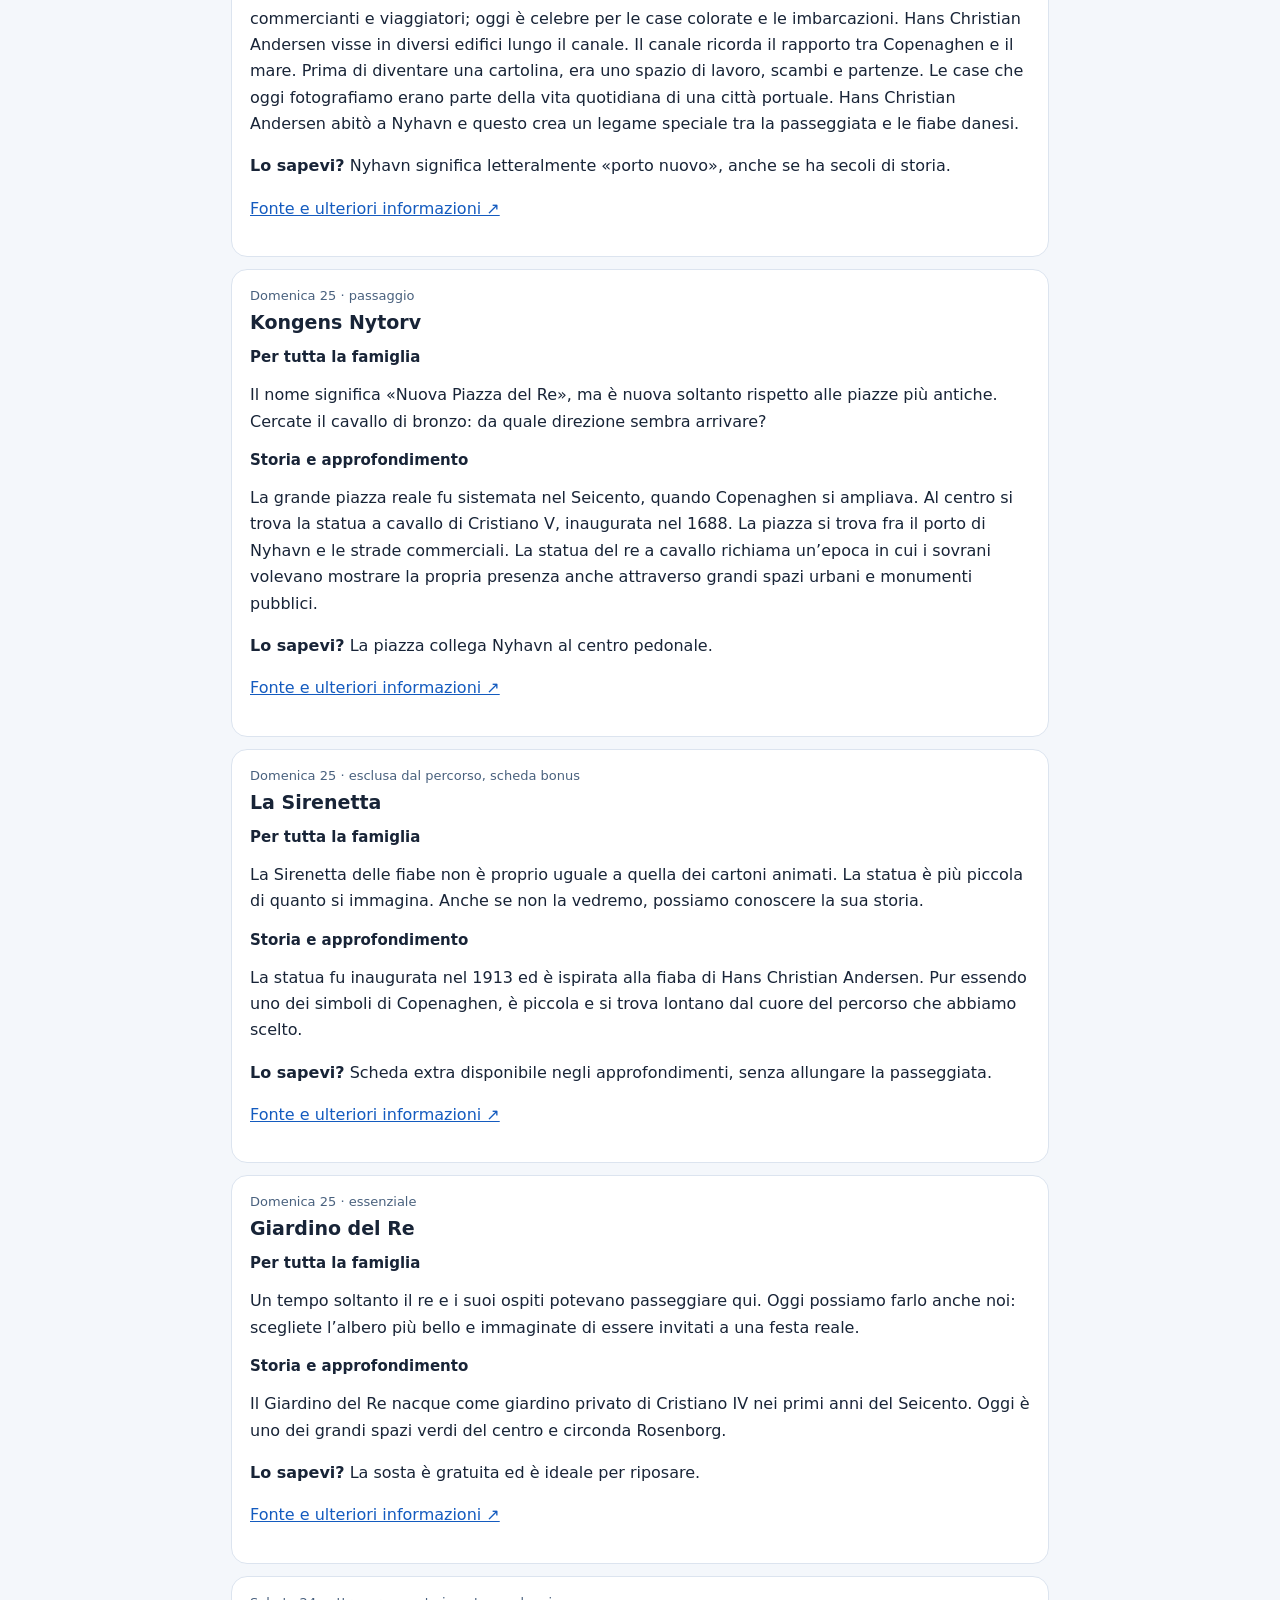
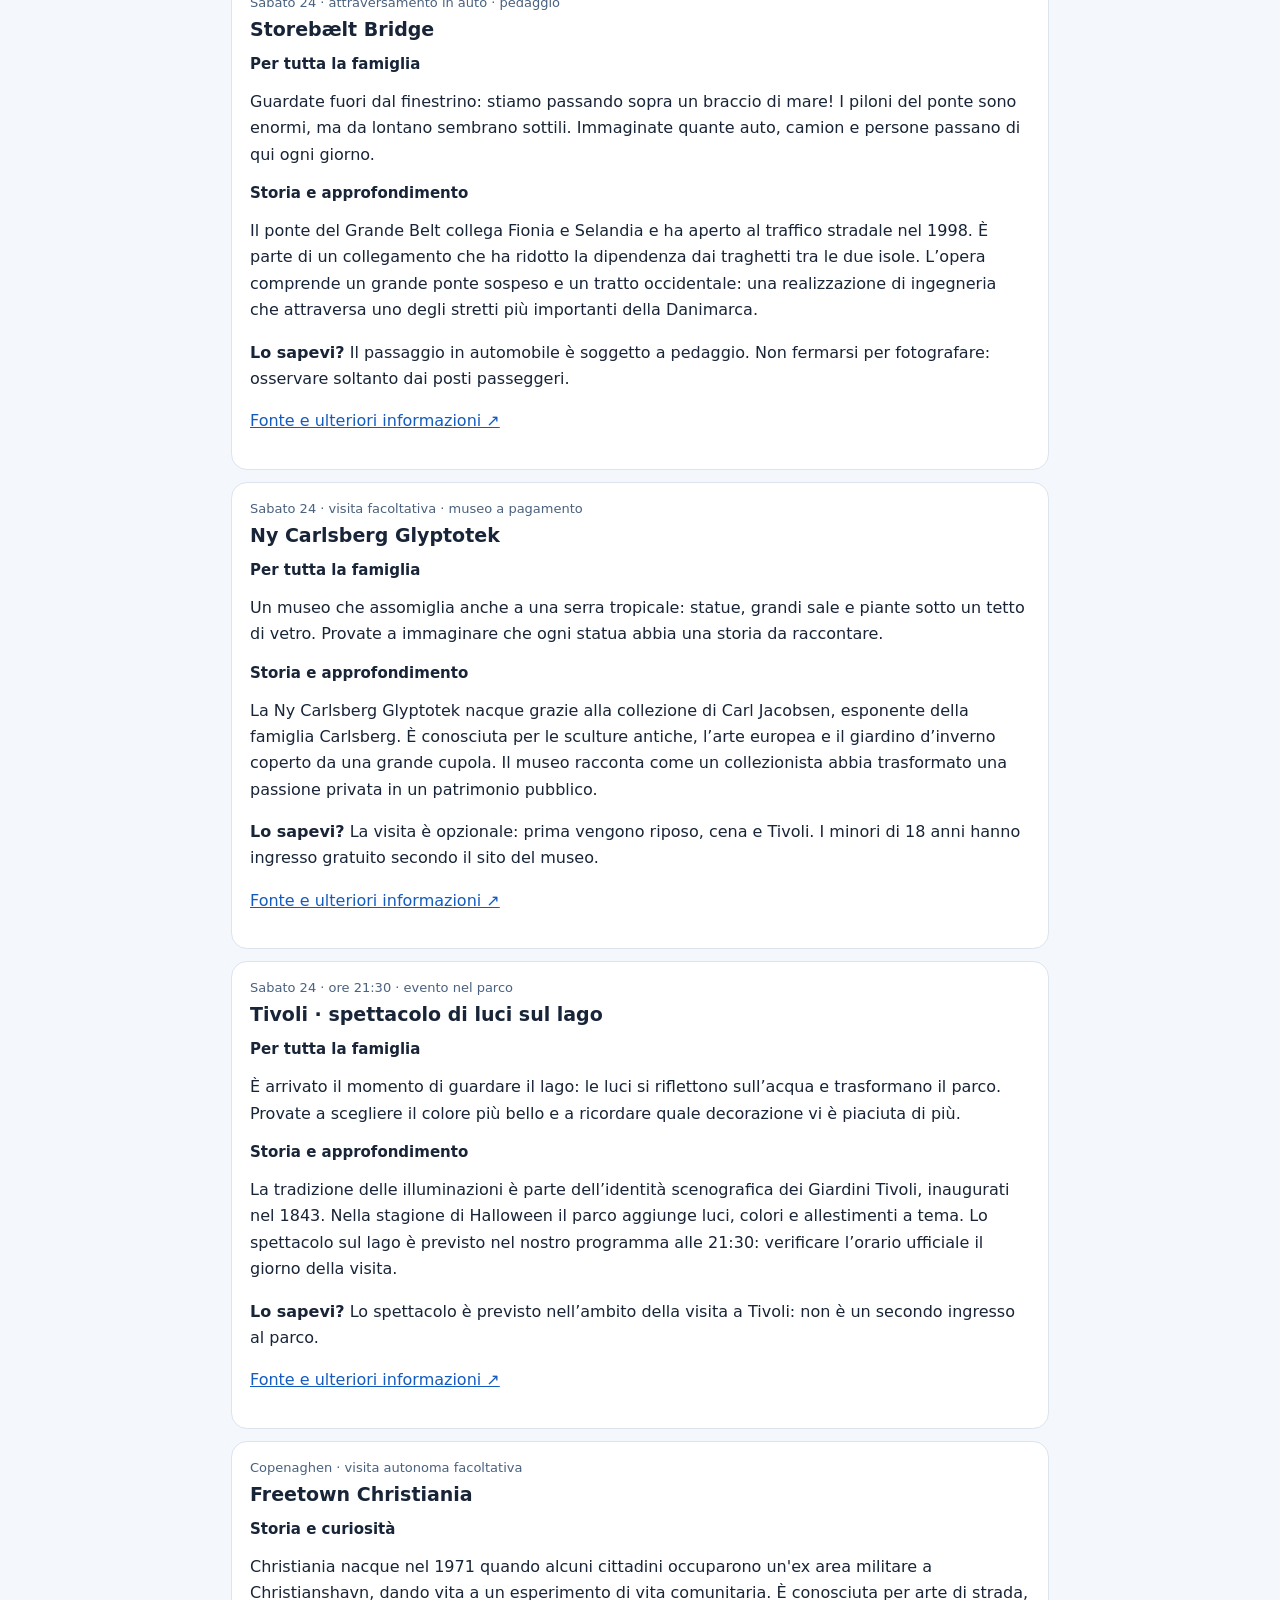
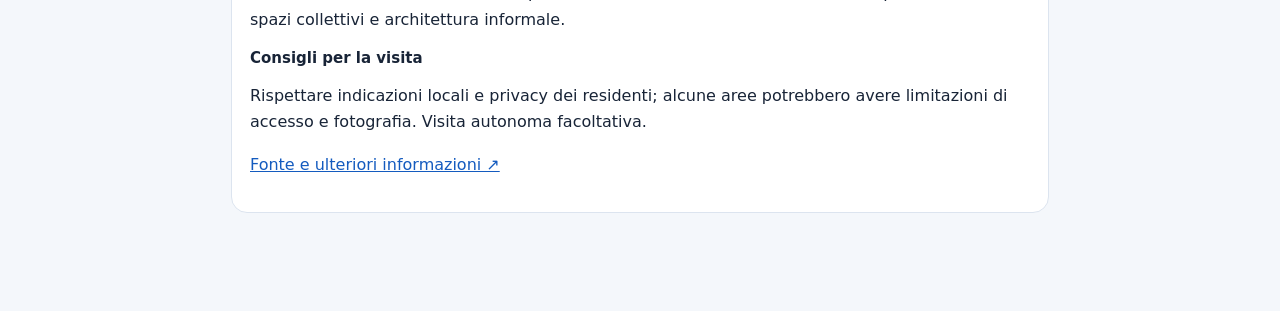
==== commit d47a3c10: "v40 test: Christiania official source and updated section version" ====
--- a/approfondimento.html
+++ b/approfondimento.html
@@ -1 +1 @@
-<!doctype html><html lang="it"><head><meta charset="utf-8"><meta name="viewport" content="width=device-width,initial-scale=1"><title>Attrazioni in Copenaghen · v35</title><link rel="stylesheet" href="theme.css"><script defer src="theme.js"></script><style>:root{font-family:system-ui,Arial,sans-serif;color:#182437;background:#f3f6fb}*{box-sizing:border-box}body{margin:0}.top{background:#14233b;color:white;padding:18px}main{max-width:850px;margin:auto;padding:16px}.card{background:white;border:1px solid #dce4ef;border-radius:16px;padding:18px;margin:12px 0;break-inside:avoid}.tag{color:#49617e;font-size:13px}h1{margin:0;font-size:23px}h2{font-size:19px;margin:8px 0}h3{font-size:15px;margin-bottom:4px}p{line-height:1.65}a{color:#145bbf}.note{background:#eaf2ff;padding:12px;border-radius:10px}article:target{outline:3px solid #f4ad42;scroll-margin-top:16px}@media print{.top,.note{display:none!important}body{background:white}.card{box-shadow:none;border:1px solid #aaa}main{max-width:none}}</style><meta name="color-scheme" content="light"><style>html{color-scheme:light!important}html,body{background-color:#f4f7fb}</style><style>/* v40 */a.navbtn,a.btn,a.action,.actions a,.actions a.secondary,a.video,button.primary,button.printbtn,.chips button,#refresh{background:#374151!important;color:#fff!important;border-color:#374151!important}</style></head><body><header class="top"><a style="color:white" href="index.html">← Home</a><h1>📖 Attrazioni in Copenaghen</h1><div>Racconti e curiosità per adulti e bambini · v35</div></header><main><p class="note">Scopri la storia delle attrazioni con racconti per tutta la famiglia e approfondimenti. I contenuti restano disponibili offline dopo il primo caricamento.</p><article class="card" id="tappa-0" data-spot="Giardini di Tivoli"><div class="tag">Sabato 24 · visita confermata</div><h2>Giardini di Tivoli</h2><h3>Per tutta la famiglia</h3><p>Immaginate un parco divertimenti prima dell’elettricità: musica, lanterne e spettacoli. Oggi le zucche di Halloween trasformano Tivoli in un luogo da fiaba. Guardate le decorazioni: quale creatura sembra più simpatica e quale più spaventosa?</p><h3>Storia e approfondimento</h3><p>Nel 1843 Georg Carstensen inaugurò Tivoli, un giardino di svago che univa musica, spettacoli e divertimenti. La sua atmosfera influenzò generazioni di visitatori. Il 24 ottobre 2026 il parco ospita una parata di mostri alle 18:00, parte del programma di Halloween. Tivoli è molto più di un insieme di giostre: è un luogo in cui architettura, musica, scenografie e tradizione convivono. Durante Halloween il parco cambia volto. Per sabato 24 ottobre 2026 è annunciata alle 18 una parata di creature e mostri; alle 21:30 è in programma uno spettacolo di luci sul lago, soggetto al calendario ufficiale. Programma familiare: ingresso consigliato alle 17:00–17:15, parata alle 18:00, cena nel parco tra le 19:00 e le 20:30, spettacolo di luci sul lago alle 21:30 e rientro dopo lo spettacolo.</p><p><strong>Lo sapevi?</strong> La parata Monsters Night Out è annunciata alle 18:00 del 24 ottobre 2026. Le illuminazioni di Halloween sono previste alle 21:30. Entrambi gli eventi richiedono il biglietto di ingresso al parco. Per vedere entrambi gli eventi senza fretta, entrare alle 17:00–17:15 e restare fino a dopo le 21:30.</p><p><a target="_blank" rel="noopener" href="https://www.tivoli.dk/en/programme/events/monsters-night-out">Fonte e ulteriori informazioni ↗</a></p></article><article class="card" id="tappa-1" data-spot="Stazione Centrale di Copenaghen"><div class="tag">Domenica 25 · passaggio</div><h2>Stazione Centrale di Copenaghen</h2><h3>Per tutta la famiglia</h3><p>Quando guardate la facciata, immaginate i viaggiatori di cento anni fa con valigie di cuoio e biglietti di carta. Quanti treni vedete oggi?</p><h3>Storia e approfondimento</h3><p>La stazione centrale attuale è stata inaugurata nel 1911. Era il simbolo di una città che cresceva e si collegava sempre più al resto dell’Europa attraverso il treno. </p><p><strong>Lo sapevi?</strong> Una stazione è anche un luogo da osservare, non necessariamente da visitare a lungo.</p><p><a target="_blank" rel="noopener" href="https://www.visitcopenhagen.com/">Fonte e ulteriori informazioni ↗</a></p></article><article class="card" id="tappa-2" data-spot="Rådhuspladsen"><div class="tag">Domenica 25 · essenziale</div><h2>Rådhuspladsen</h2><h3>Per tutta la famiglia</h3><p>Questa è una piazza in cui tutta la città sembra passare. Cercate la torre del Municipio e immaginate quante feste, proteste e celebrazioni abbia visto.</p><h3>Storia e approfondimento</h3><p>Rådhuspladsen è la grande piazza del Municipio, luogo di incontri e celebrazioni. Il municipio, costruito tra Ottocento e Novecento, richiama nelle sue forme alcune tradizioni dell’architettura italiana e nordica. La piazza funziona come un grande ingresso alla città storica. È il punto in cui iniziano tante passeggiate verso Strøget. Il Municipio non è soltanto un edificio amministrativo: con la sua torre e la facciata monumentale rappresenta l’identità civica di Copenaghen.</p><p><strong>Lo sapevi?</strong> Nei pressi della piazza si trova il monumento a Hans Christian Andersen, autore delle celebri fiabe danesi.</p><p><a target="_blank" rel="noopener" href="https://www.visitcopenhagen.com/">Fonte e ulteriori informazioni ↗</a></p></article><article class="card" id="tappa-3" data-spot="Strøget"><div class="tag">Domenica 25 · essenziale</div><h2>Strøget</h2><h3>Per tutta la famiglia</h3><p>Una strada senza automobili può diventare un salotto a cielo aperto. Osservate musicisti, biciclette parcheggiate e vetrine. Quale negozio vi incuriosisce di più?</p><h3>Storia e approfondimento</h3><p>Strøget è il nome usato per un sistema di strade pedonali che attraversa il centro. La trasformazione pedonale avviata nel 1962 contribuì a cambiare il modo di vivere lo spazio urbano a Copenaghen. Quando la città scelse di dare più spazio ai pedoni, la decisione non era scontata. Col tempo l’area è diventata un esempio famoso di centro urbano vissuto a piedi. Il percorso attraversa piazze, facciate storiche e negozi contemporanei: una piccola lezione su come le città si trasformano.</p><p><strong>Lo sapevi?</strong> Strøget non è una sola strada: è una sequenza di vie e piazze.</p><p><a target="_blank" rel="noopener" href="https://www.visitcopenhagen.com/">Fonte e ulteriori informazioni ↗</a></p></article><article class="card" id="tappa-4" data-spot="Palazzo di Christiansborg"><div class="tag">Domenica 25 · facoltativo, esterni</div><h2>Palazzo di Christiansborg</h2><h3>Per tutta la famiglia</h3><p>Immaginate un palazzo costruito, distrutto e ricostruito: come un enorme puzzle che cambia a ogni secolo. Qui si prendono decisioni che riguardano tutto il Paese.</p><h3>Storia e approfondimento</h3><p>Sull’isola di Slotsholmen si sono succeduti castelli e palazzi del potere danese. Christiansborg oggi ospita importanti funzioni dello Stato, tra cui il Parlamento. Gli incendi e le ricostruzioni raccontano secoli di storia politica. È uno dei luoghi più rappresentativi della storia del potere danese. L’edificio odierno nasce dopo più fasi di distruzione e ricostruzione. La sua storia può essere letta come quella di una capitale che cambia istituzioni e architetture, ma continua a riconoscere nell’isola di Slotsholmen un centro politico.</p><p><strong>Lo sapevi?</strong> Il palazzo unisce funzioni istituzionali che altrove si trovano in edifici separati.</p><p><a target="_blank" rel="noopener" href="https://www.christiansborg.dk/">Fonte e ulteriori informazioni ↗</a></p></article><article class="card" id="tappa-5" data-spot="Rundetårn"><div class="tag">Domenica 25 · ingresso consigliato</div><h2>Rundetårn</h2><h3>Per tutta la famiglia</h3><p>Siete dentro una torre che sembra una gigantesca conchiglia. Per salire, invece di affrontare infinite scale, percorrete una rampa che gira e gira. Provate a contare i giri e, dall’alto, scegliete il tetto più strano.</p><h3>Storia e approfondimento</h3><p>Il re Cristiano IV volle la Torre Rotonda come parte di un centro per lo studio del sapere. Terminata nel 1642, la torre è famosa per la rampa interna che compie sette giri e mezzo intorno al nucleo. L’osservatorio testimonia la passione per l’astronomia del Seicento. Nel Seicento osservare le stelle era un lavoro paziente: bisognava annotare posizioni e movimenti, notte dopo notte. La torre faceva parte di un complesso che comprendeva anche una biblioteca e una chiesa. Il suo percorso a spirale non è una normale scala: è una soluzione architettonica spettacolare che rende la salita parte della visita.</p><p><strong>Lo sapevi?</strong> La rampa è l’elemento più celebre dell’edificio; i bambini fino a 17 anni entrano gratuitamente secondo il listino pubblicato.</p><p><a target="_blank" rel="noopener" href="https://www.rundetaarn.dk/en/intro/the-spiral-ramp/">Fonte e ulteriori informazioni ↗</a></p></article><article class="card" id="tappa-6" data-spot="Castello di Rosenborg"><div class="tag">Domenica 25 · esterni e Giardino del Re</div><h2>Castello di Rosenborg</h2><h3>Per tutta la famiglia</h3><p>Un castello che sembra una cassaforte delle fiabe: dentro sono conservate vere corone. Una volta un re dovette addirittura dare la sua corona in pegno. Se restiamo fuori, cerchiamo il punto da cui il castello sembra più magico.</p><h3>Storia e approfondimento</h3><p>Cristiano IV trasformò il suo giardino privato in un’elegante residenza, completata nella forma principale nel 1624. Il castello custodisce le insegne della monarchia e i gioielli della Corona. Nel 1644 il re arrivò a impegnare la propria corona per finanziare una guerra contro la Svezia. Il castello non nacque come enorme fortezza militare, ma come residenza piacevole nel verde. Nel tesoro si conserva anche la corona di Cristiano IV, realizzata per la sua incoronazione del 1596. La storia del pegno ad Amburgo nel 1644 è attestata dalla collezione reale: una vicenda che mostra quanto le guerre potessero pesare sulle finanze di un sovrano.</p><p><strong>Lo sapevi?</strong> Il museo è a pagamento; il Giardino del Re è accessibile liberamente. La visita interna richiederebbe tempo aggiuntivo.</p><p><a target="_blank" rel="noopener" href="https://denkongeligesamling.dk/en/rosenborg/">Fonte e ulteriori informazioni ↗</a></p></article><article class="card" id="tappa-7" data-spot="Amalienborg"><div class="tag">Domenica 25 · essenziale</div><h2>Amalienborg</h2><h3>Per tutta la famiglia</h3><p>Quattro palazzi quasi gemelli circondano la piazza. Chi riesce a scoprire le differenze? Le guardie non sono attori: stanno lavorando, quindi osserviamole con rispetto.</p><h3>Storia e approfondimento</h3><p>Amalienborg è formato da quattro palazzi intorno a una piazza ottagonale. La famiglia reale vi si trasferì dopo l’incendio del precedente palazzo di Christiansborg nel 1794. Le guardie reali continuano a sorvegliare la residenza. La piazza è organizzata con una geometria molto riconoscibile: quattro facciate affacciate su uno spazio centrale, dove domina il monumento equestre a Federico V. Non è un castello unico, ma un insieme di palazzi. La presenza delle guardie ricorda che il luogo continua a essere una residenza reale.</p><p><strong>Lo sapevi?</strong> Al centro della piazza si trova la statua equestre di Federico V.</p><p><a target="_blank" rel="noopener" href="https://denkongeligesamling.dk/en/amalienborg/">Fonte e ulteriori informazioni ↗</a></p></article><article class="card" id="tappa-8" data-spot="Nyhavn"><div class="tag">Domenica 25 · essenziale e merenda</div><h2>Nyhavn</h2><h3>Per tutta la famiglia</h3><p>Le facciate colorate sembrano una scatola di matite, ma un tempo qui arrivavano navi cariche di merci e storie. Da qualche finestra potrebbe aver guardato il porto anche Andersen, inventando le sue fiabe.</p><h3>Storia e approfondimento</h3><p>Nyhavn fu scavato nel Seicento per collegare il porto alla città. Era frequentato da marinai, commercianti e viaggiatori; oggi è celebre per le case colorate e le imbarcazioni. Hans Christian Andersen visse in diversi edifici lungo il canale. Il canale ricorda il rapporto tra Copenaghen e il mare. Prima di diventare una cartolina, era uno spazio di lavoro, scambi e partenze. Le case che oggi fotografiamo erano parte della vita quotidiana di una città portuale. Hans Christian Andersen abitò a Nyhavn e questo crea un legame speciale tra la passeggiata e le fiabe danesi.</p><p><strong>Lo sapevi?</strong> Nyhavn significa letteralmente «porto nuovo», anche se ha secoli di storia.</p><p><a target="_blank" rel="noopener" href="https://www.visitcopenhagen.com/">Fonte e ulteriori informazioni ↗</a></p></article><article class="card" id="tappa-9" data-spot="Kongens Nytorv"><div class="tag">Domenica 25 · passaggio</div><h2>Kongens Nytorv</h2><h3>Per tutta la famiglia</h3><p>Il nome significa «Nuova Piazza del Re», ma è nuova soltanto rispetto alle piazze più antiche. Cercate il cavallo di bronzo: da quale direzione sembra arrivare?</p><h3>Storia e approfondimento</h3><p>La grande piazza reale fu sistemata nel Seicento, quando Copenaghen si ampliava. Al centro si trova la statua a cavallo di Cristiano V, inaugurata nel 1688. La piazza si trova fra il porto di Nyhavn e le strade commerciali. La statua del re a cavallo richiama un’epoca in cui i sovrani volevano mostrare la propria presenza anche attraverso grandi spazi urbani e monumenti pubblici.</p><p><strong>Lo sapevi?</strong> La piazza collega Nyhavn al centro pedonale.</p><p><a target="_blank" rel="noopener" href="https://www.visitcopenhagen.com/">Fonte e ulteriori informazioni ↗</a></p></article><article class="card" id="tappa-10" data-spot="La Sirenetta"><div class="tag">Domenica 25 · esclusa dal percorso, scheda bonus</div><h2>La Sirenetta</h2><h3>Per tutta la famiglia</h3><p>La Sirenetta delle fiabe non è proprio uguale a quella dei cartoni animati. La statua è più piccola di quanto si immagina. Anche se non la vedremo, possiamo conoscere la sua storia.</p><h3>Storia e approfondimento</h3><p>La statua fu inaugurata nel 1913 ed è ispirata alla fiaba di Hans Christian Andersen. Pur essendo uno dei simboli di Copenaghen, è piccola e si trova lontano dal cuore del percorso che abbiamo scelto. </p><p><strong>Lo sapevi?</strong> Scheda extra disponibile negli approfondimenti, senza allungare la passeggiata.</p><p><a target="_blank" rel="noopener" href="https://www.visitcopenhagen.com/">Fonte e ulteriori informazioni ↗</a></p></article><article class="card" id="tappa-11" data-spot="Giardino del Re"><div class="tag">Domenica 25 · essenziale</div><h2>Giardino del Re</h2><h3>Per tutta la famiglia</h3><p>Un tempo soltanto il re e i suoi ospiti potevano passeggiare qui. Oggi possiamo farlo anche noi: scegliete l’albero più bello e immaginate di essere invitati a una festa reale.</p><h3>Storia e approfondimento</h3><p>Il Giardino del Re nacque come giardino privato di Cristiano IV nei primi anni del Seicento. Oggi è uno dei grandi spazi verdi del centro e circonda Rosenborg. </p><p><strong>Lo sapevi?</strong> La sosta è gratuita ed è ideale per riposare.</p><p><a target="_blank" rel="noopener" href="https://denkongeligesamling.dk/en/rosenborg/">Fonte e ulteriori informazioni ↗</a></p></article><article class="card" id="tappa-12" data-spot="Storebælt Bridge"><div class="tag">Sabato 24 · attraversamento in auto · pedaggio</div><h2>Storebælt Bridge</h2><h3>Per tutta la famiglia</h3><p>Guardate fuori dal finestrino: stiamo passando sopra un braccio di mare! I piloni del ponte sono enormi, ma da lontano sembrano sottili. Immaginate quante auto, camion e persone passano di qui ogni giorno.</p><h3>Storia e approfondimento</h3><p>Il ponte del Grande Belt collega Fionia e Selandia e ha aperto al traffico stradale nel 1998. È parte di un collegamento che ha ridotto la dipendenza dai traghetti tra le due isole. L’opera comprende un grande ponte sospeso e un tratto occidentale: una realizzazione di ingegneria che attraversa uno degli stretti più importanti della Danimarca.</p><p><strong>Lo sapevi?</strong> Il passaggio in automobile è soggetto a pedaggio. Non fermarsi per fotografare: osservare soltanto dai posti passeggeri.</p><p><a target="_blank" rel="noopener" href="https://www.storebaelt.dk/en/">Fonte e ulteriori informazioni ↗</a></p></article><article class="card" id="tappa-13" data-spot="Ny Carlsberg Glyptotek"><div class="tag">Sabato 24 · visita facoltativa · museo a pagamento</div><h2>Ny Carlsberg Glyptotek</h2><h3>Per tutta la famiglia</h3><p>Un museo che assomiglia anche a una serra tropicale: statue, grandi sale e piante sotto un tetto di vetro. Provate a immaginare che ogni statua abbia una storia da raccontare.</p><h3>Storia e approfondimento</h3><p>La Ny Carlsberg Glyptotek nacque grazie alla collezione di Carl Jacobsen, esponente della famiglia Carlsberg. È conosciuta per le sculture antiche, l’arte europea e il giardino d’inverno coperto da una grande cupola. Il museo racconta come un collezionista abbia trasformato una passione privata in un patrimonio pubblico.</p><p><strong>Lo sapevi?</strong> La visita è opzionale: prima vengono riposo, cena e Tivoli. I minori di 18 anni hanno ingresso gratuito secondo il sito del museo.</p><p><a target="_blank" rel="noopener" href="https://glyptoteket.com/visit/visit-with-children">Fonte e ulteriori informazioni ↗</a></p></article><article class="card" id="tappa-14" data-spot="Tivoli · spettacolo di luci sul lago"><div class="tag">Sabato 24 · ore 21:30 · evento nel parco</div><h2>Tivoli · spettacolo di luci sul lago</h2><h3>Per tutta la famiglia</h3><p>È arrivato il momento di guardare il lago: le luci si riflettono sull’acqua e trasformano il parco. Provate a scegliere il colore più bello e a ricordare quale decorazione vi è piaciuta di più.</p><h3>Storia e approfondimento</h3><p>La tradizione delle illuminazioni è parte dell’identità scenografica dei Giardini Tivoli, inaugurati nel 1843. Nella stagione di Halloween il parco aggiunge luci, colori e allestimenti a tema. Lo spettacolo sul lago è previsto nel nostro programma alle 21:30: verificare l’orario ufficiale il giorno della visita.</p><p><strong>Lo sapevi?</strong> Lo spettacolo è previsto nell’ambito della visita a Tivoli: non è un secondo ingresso al parco.</p><p><a target="_blank" rel="noopener" href="https://www.tivoli.dk/en/opening-hours-and-seasons/halloween-in-tivoli">Fonte e ulteriori informazioni ↗</a></p></article><article class="card" id="christiania"><div class="tag">Copenaghen · visita autonoma facoltativa</div><h2>Freetown Christiania</h2><h3>Storia e curiosità</h3><p>Christiania nacque nel 1971 quando alcuni cittadini occuparono un'ex area militare a Christianshavn, dando vita a un esperimento di vita comunitaria. È conosciuta per arte di strada, spazi collettivi e architettura informale.</p><h3>Consigli per la visita</h3><p>Rispettare indicazioni locali e privacy dei residenti; alcune aree potrebbero avere limitazioni di accesso e fotografia. Visita autonoma facoltativa.</p></article></main><script>(function(){const spot=new URLSearchParams(location.search).get('spot');if(spot){const el=[...document.querySelectorAll('[data-spot]')].find(e=>e.dataset.spot===spot);if(el){requestAnimationFrame(()=>{el.scrollIntoView({block:'start'});el.style.outline='3px solid #f4ad42'})}}if('serviceWorker' in navigator&&location.protocol.startsWith('http'))navigator.serviceWorker.register('./sw.js').catch(()=>{});})();</script></body></html>+<!doctype html><html lang="it"><head><meta charset="utf-8"><meta name="viewport" content="width=device-width,initial-scale=1"><title>Attrazioni in Copenaghen · v40 TEST</title><link rel="stylesheet" href="theme.css"><script defer src="theme.js"></script><style>:root{font-family:system-ui,Arial,sans-serif;color:#182437;background:#f3f6fb}*{box-sizing:border-box}body{margin:0}.top{background:#14233b;color:white;padding:18px}main{max-width:850px;margin:auto;padding:16px}.card{background:white;border:1px solid #dce4ef;border-radius:16px;padding:18px;margin:12px 0;break-inside:avoid}.tag{color:#49617e;font-size:13px}h1{margin:0;font-size:23px}h2{font-size:19px;margin:8px 0}h3{font-size:15px;margin-bottom:4px}p{line-height:1.65}a{color:#145bbf}.note{background:#eaf2ff;padding:12px;border-radius:10px}article:target{outline:3px solid #f4ad42;scroll-margin-top:16px}@media print{.top,.note{display:none!important}body{background:white}.card{box-shadow:none;border:1px solid #aaa}main{max-width:none}}</style><meta name="color-scheme" content="light"><style>html{color-scheme:light!important}html,body{background-color:#f4f7fb}</style><style>/* v40 */a.navbtn,a.btn,a.action,.actions a,.actions a.secondary,a.video,button.primary,button.printbtn,.chips button,#refresh{background:#374151!important;color:#fff!important;border-color:#374151!important}</style></head><body><header class="top"><a style="color:white" href="index.html">← Home</a><h1>📖 Attrazioni in Copenaghen</h1><div>Racconti e curiosità per adulti e bambini · v40 TEST</div></header><main><p class="note">Scopri la storia delle attrazioni con racconti per tutta la famiglia e approfondimenti. I contenuti restano disponibili offline dopo il primo caricamento.</p><article class="card" id="tappa-0" data-spot="Giardini di Tivoli"><div class="tag">Sabato 24 · visita confermata</div><h2>Giardini di Tivoli</h2><h3>Per tutta la famiglia</h3><p>Immaginate un parco divertimenti prima dell’elettricità: musica, lanterne e spettacoli. Oggi le zucche di Halloween trasformano Tivoli in un luogo da fiaba. Guardate le decorazioni: quale creatura sembra più simpatica e quale più spaventosa?</p><h3>Storia e approfondimento</h3><p>Nel 1843 Georg Carstensen inaugurò Tivoli, un giardino di svago che univa musica, spettacoli e divertimenti. La sua atmosfera influenzò generazioni di visitatori. Il 24 ottobre 2026 il parco ospita una parata di mostri alle 18:00, parte del programma di Halloween. Tivoli è molto più di un insieme di giostre: è un luogo in cui architettura, musica, scenografie e tradizione convivono. Durante Halloween il parco cambia volto. Per sabato 24 ottobre 2026 è annunciata alle 18 una parata di creature e mostri; alle 21:30 è in programma uno spettacolo di luci sul lago, soggetto al calendario ufficiale. Programma familiare: ingresso consigliato alle 17:00–17:15, parata alle 18:00, cena nel parco tra le 19:00 e le 20:30, spettacolo di luci sul lago alle 21:30 e rientro dopo lo spettacolo.</p><p><strong>Lo sapevi?</strong> La parata Monsters Night Out è annunciata alle 18:00 del 24 ottobre 2026. Le illuminazioni di Halloween sono previste alle 21:30. Entrambi gli eventi richiedono il biglietto di ingresso al parco. Per vedere entrambi gli eventi senza fretta, entrare alle 17:00–17:15 e restare fino a dopo le 21:30.</p><p><a target="_blank" rel="noopener" href="https://www.tivoli.dk/en/programme/events/monsters-night-out">Fonte e ulteriori informazioni ↗</a></p></article><article class="card" id="tappa-1" data-spot="Stazione Centrale di Copenaghen"><div class="tag">Domenica 25 · passaggio</div><h2>Stazione Centrale di Copenaghen</h2><h3>Per tutta la famiglia</h3><p>Quando guardate la facciata, immaginate i viaggiatori di cento anni fa con valigie di cuoio e biglietti di carta. Quanti treni vedete oggi?</p><h3>Storia e approfondimento</h3><p>La stazione centrale attuale è stata inaugurata nel 1911. Era il simbolo di una città che cresceva e si collegava sempre più al resto dell’Europa attraverso il treno. </p><p><strong>Lo sapevi?</strong> Una stazione è anche un luogo da osservare, non necessariamente da visitare a lungo.</p><p><a target="_blank" rel="noopener" href="https://www.visitcopenhagen.com/">Fonte e ulteriori informazioni ↗</a></p></article><article class="card" id="tappa-2" data-spot="Rådhuspladsen"><div class="tag">Domenica 25 · essenziale</div><h2>Rådhuspladsen</h2><h3>Per tutta la famiglia</h3><p>Questa è una piazza in cui tutta la città sembra passare. Cercate la torre del Municipio e immaginate quante feste, proteste e celebrazioni abbia visto.</p><h3>Storia e approfondimento</h3><p>Rådhuspladsen è la grande piazza del Municipio, luogo di incontri e celebrazioni. Il municipio, costruito tra Ottocento e Novecento, richiama nelle sue forme alcune tradizioni dell’architettura italiana e nordica. La piazza funziona come un grande ingresso alla città storica. È il punto in cui iniziano tante passeggiate verso Strøget. Il Municipio non è soltanto un edificio amministrativo: con la sua torre e la facciata monumentale rappresenta l’identità civica di Copenaghen.</p><p><strong>Lo sapevi?</strong> Nei pressi della piazza si trova il monumento a Hans Christian Andersen, autore delle celebri fiabe danesi.</p><p><a target="_blank" rel="noopener" href="https://www.visitcopenhagen.com/">Fonte e ulteriori informazioni ↗</a></p></article><article class="card" id="tappa-3" data-spot="Strøget"><div class="tag">Domenica 25 · essenziale</div><h2>Strøget</h2><h3>Per tutta la famiglia</h3><p>Una strada senza automobili può diventare un salotto a cielo aperto. Osservate musicisti, biciclette parcheggiate e vetrine. Quale negozio vi incuriosisce di più?</p><h3>Storia e approfondimento</h3><p>Strøget è il nome usato per un sistema di strade pedonali che attraversa il centro. La trasformazione pedonale avviata nel 1962 contribuì a cambiare il modo di vivere lo spazio urbano a Copenaghen. Quando la città scelse di dare più spazio ai pedoni, la decisione non era scontata. Col tempo l’area è diventata un esempio famoso di centro urbano vissuto a piedi. Il percorso attraversa piazze, facciate storiche e negozi contemporanei: una piccola lezione su come le città si trasformano.</p><p><strong>Lo sapevi?</strong> Strøget non è una sola strada: è una sequenza di vie e piazze.</p><p><a target="_blank" rel="noopener" href="https://www.visitcopenhagen.com/">Fonte e ulteriori informazioni ↗</a></p></article><article class="card" id="tappa-4" data-spot="Palazzo di Christiansborg"><div class="tag">Domenica 25 · facoltativo, esterni</div><h2>Palazzo di Christiansborg</h2><h3>Per tutta la famiglia</h3><p>Immaginate un palazzo costruito, distrutto e ricostruito: come un enorme puzzle che cambia a ogni secolo. Qui si prendono decisioni che riguardano tutto il Paese.</p><h3>Storia e approfondimento</h3><p>Sull’isola di Slotsholmen si sono succeduti castelli e palazzi del potere danese. Christiansborg oggi ospita importanti funzioni dello Stato, tra cui il Parlamento. Gli incendi e le ricostruzioni raccontano secoli di storia politica. È uno dei luoghi più rappresentativi della storia del potere danese. L’edificio odierno nasce dopo più fasi di distruzione e ricostruzione. La sua storia può essere letta come quella di una capitale che cambia istituzioni e architetture, ma continua a riconoscere nell’isola di Slotsholmen un centro politico.</p><p><strong>Lo sapevi?</strong> Il palazzo unisce funzioni istituzionali che altrove si trovano in edifici separati.</p><p><a target="_blank" rel="noopener" href="https://www.christiansborg.dk/">Fonte e ulteriori informazioni ↗</a></p></article><article class="card" id="tappa-5" data-spot="Rundetårn"><div class="tag">Domenica 25 · ingresso consigliato</div><h2>Rundetårn</h2><h3>Per tutta la famiglia</h3><p>Siete dentro una torre che sembra una gigantesca conchiglia. Per salire, invece di affrontare infinite scale, percorrete una rampa che gira e gira. Provate a contare i giri e, dall’alto, scegliete il tetto più strano.</p><h3>Storia e approfondimento</h3><p>Il re Cristiano IV volle la Torre Rotonda come parte di un centro per lo studio del sapere. Terminata nel 1642, la torre è famosa per la rampa interna che compie sette giri e mezzo intorno al nucleo. L’osservatorio testimonia la passione per l’astronomia del Seicento. Nel Seicento osservare le stelle era un lavoro paziente: bisognava annotare posizioni e movimenti, notte dopo notte. La torre faceva parte di un complesso che comprendeva anche una biblioteca e una chiesa. Il suo percorso a spirale non è una normale scala: è una soluzione architettonica spettacolare che rende la salita parte della visita.</p><p><strong>Lo sapevi?</strong> La rampa è l’elemento più celebre dell’edificio; i bambini fino a 17 anni entrano gratuitamente secondo il listino pubblicato.</p><p><a target="_blank" rel="noopener" href="https://www.rundetaarn.dk/en/intro/the-spiral-ramp/">Fonte e ulteriori informazioni ↗</a></p></article><article class="card" id="tappa-6" data-spot="Castello di Rosenborg"><div class="tag">Domenica 25 · esterni e Giardino del Re</div><h2>Castello di Rosenborg</h2><h3>Per tutta la famiglia</h3><p>Un castello che sembra una cassaforte delle fiabe: dentro sono conservate vere corone. Una volta un re dovette addirittura dare la sua corona in pegno. Se restiamo fuori, cerchiamo il punto da cui il castello sembra più magico.</p><h3>Storia e approfondimento</h3><p>Cristiano IV trasformò il suo giardino privato in un’elegante residenza, completata nella forma principale nel 1624. Il castello custodisce le insegne della monarchia e i gioielli della Corona. Nel 1644 il re arrivò a impegnare la propria corona per finanziare una guerra contro la Svezia. Il castello non nacque come enorme fortezza militare, ma come residenza piacevole nel verde. Nel tesoro si conserva anche la corona di Cristiano IV, realizzata per la sua incoronazione del 1596. La storia del pegno ad Amburgo nel 1644 è attestata dalla collezione reale: una vicenda che mostra quanto le guerre potessero pesare sulle finanze di un sovrano.</p><p><strong>Lo sapevi?</strong> Il museo è a pagamento; il Giardino del Re è accessibile liberamente. La visita interna richiederebbe tempo aggiuntivo.</p><p><a target="_blank" rel="noopener" href="https://denkongeligesamling.dk/en/rosenborg/">Fonte e ulteriori informazioni ↗</a></p></article><article class="card" id="tappa-7" data-spot="Amalienborg"><div class="tag">Domenica 25 · essenziale</div><h2>Amalienborg</h2><h3>Per tutta la famiglia</h3><p>Quattro palazzi quasi gemelli circondano la piazza. Chi riesce a scoprire le differenze? Le guardie non sono attori: stanno lavorando, quindi osserviamole con rispetto.</p><h3>Storia e approfondimento</h3><p>Amalienborg è formato da quattro palazzi intorno a una piazza ottagonale. La famiglia reale vi si trasferì dopo l’incendio del precedente palazzo di Christiansborg nel 1794. Le guardie reali continuano a sorvegliare la residenza. La piazza è organizzata con una geometria molto riconoscibile: quattro facciate affacciate su uno spazio centrale, dove domina il monumento equestre a Federico V. Non è un castello unico, ma un insieme di palazzi. La presenza delle guardie ricorda che il luogo continua a essere una residenza reale.</p><p><strong>Lo sapevi?</strong> Al centro della piazza si trova la statua equestre di Federico V.</p><p><a target="_blank" rel="noopener" href="https://denkongeligesamling.dk/en/amalienborg/">Fonte e ulteriori informazioni ↗</a></p></article><article class="card" id="tappa-8" data-spot="Nyhavn"><div class="tag">Domenica 25 · essenziale e merenda</div><h2>Nyhavn</h2><h3>Per tutta la famiglia</h3><p>Le facciate colorate sembrano una scatola di matite, ma un tempo qui arrivavano navi cariche di merci e storie. Da qualche finestra potrebbe aver guardato il porto anche Andersen, inventando le sue fiabe.</p><h3>Storia e approfondimento</h3><p>Nyhavn fu scavato nel Seicento per collegare il porto alla città. Era frequentato da marinai, commercianti e viaggiatori; oggi è celebre per le case colorate e le imbarcazioni. Hans Christian Andersen visse in diversi edifici lungo il canale. Il canale ricorda il rapporto tra Copenaghen e il mare. Prima di diventare una cartolina, era uno spazio di lavoro, scambi e partenze. Le case che oggi fotografiamo erano parte della vita quotidiana di una città portuale. Hans Christian Andersen abitò a Nyhavn e questo crea un legame speciale tra la passeggiata e le fiabe danesi.</p><p><strong>Lo sapevi?</strong> Nyhavn significa letteralmente «porto nuovo», anche se ha secoli di storia.</p><p><a target="_blank" rel="noopener" href="https://www.visitcopenhagen.com/">Fonte e ulteriori informazioni ↗</a></p></article><article class="card" id="tappa-9" data-spot="Kongens Nytorv"><div class="tag">Domenica 25 · passaggio</div><h2>Kongens Nytorv</h2><h3>Per tutta la famiglia</h3><p>Il nome significa «Nuova Piazza del Re», ma è nuova soltanto rispetto alle piazze più antiche. Cercate il cavallo di bronzo: da quale direzione sembra arrivare?</p><h3>Storia e approfondimento</h3><p>La grande piazza reale fu sistemata nel Seicento, quando Copenaghen si ampliava. Al centro si trova la statua a cavallo di Cristiano V, inaugurata nel 1688. La piazza si trova fra il porto di Nyhavn e le strade commerciali. La statua del re a cavallo richiama un’epoca in cui i sovrani volevano mostrare la propria presenza anche attraverso grandi spazi urbani e monumenti pubblici.</p><p><strong>Lo sapevi?</strong> La piazza collega Nyhavn al centro pedonale.</p><p><a target="_blank" rel="noopener" href="https://www.visitcopenhagen.com/">Fonte e ulteriori informazioni ↗</a></p></article><article class="card" id="tappa-10" data-spot="La Sirenetta"><div class="tag">Domenica 25 · esclusa dal percorso, scheda bonus</div><h2>La Sirenetta</h2><h3>Per tutta la famiglia</h3><p>La Sirenetta delle fiabe non è proprio uguale a quella dei cartoni animati. La statua è più piccola di quanto si immagina. Anche se non la vedremo, possiamo conoscere la sua storia.</p><h3>Storia e approfondimento</h3><p>La statua fu inaugurata nel 1913 ed è ispirata alla fiaba di Hans Christian Andersen. Pur essendo uno dei simboli di Copenaghen, è piccola e si trova lontano dal cuore del percorso che abbiamo scelto. </p><p><strong>Lo sapevi?</strong> Scheda extra disponibile negli approfondimenti, senza allungare la passeggiata.</p><p><a target="_blank" rel="noopener" href="https://www.visitcopenhagen.com/">Fonte e ulteriori informazioni ↗</a></p></article><article class="card" id="tappa-11" data-spot="Giardino del Re"><div class="tag">Domenica 25 · essenziale</div><h2>Giardino del Re</h2><h3>Per tutta la famiglia</h3><p>Un tempo soltanto il re e i suoi ospiti potevano passeggiare qui. Oggi possiamo farlo anche noi: scegliete l’albero più bello e immaginate di essere invitati a una festa reale.</p><h3>Storia e approfondimento</h3><p>Il Giardino del Re nacque come giardino privato di Cristiano IV nei primi anni del Seicento. Oggi è uno dei grandi spazi verdi del centro e circonda Rosenborg. </p><p><strong>Lo sapevi?</strong> La sosta è gratuita ed è ideale per riposare.</p><p><a target="_blank" rel="noopener" href="https://denkongeligesamling.dk/en/rosenborg/">Fonte e ulteriori informazioni ↗</a></p></article><article class="card" id="tappa-12" data-spot="Storebælt Bridge"><div class="tag">Sabato 24 · attraversamento in auto · pedaggio</div><h2>Storebælt Bridge</h2><h3>Per tutta la famiglia</h3><p>Guardate fuori dal finestrino: stiamo passando sopra un braccio di mare! I piloni del ponte sono enormi, ma da lontano sembrano sottili. Immaginate quante auto, camion e persone passano di qui ogni giorno.</p><h3>Storia e approfondimento</h3><p>Il ponte del Grande Belt collega Fionia e Selandia e ha aperto al traffico stradale nel 1998. È parte di un collegamento che ha ridotto la dipendenza dai traghetti tra le due isole. L’opera comprende un grande ponte sospeso e un tratto occidentale: una realizzazione di ingegneria che attraversa uno degli stretti più importanti della Danimarca.</p><p><strong>Lo sapevi?</strong> Il passaggio in automobile è soggetto a pedaggio. Non fermarsi per fotografare: osservare soltanto dai posti passeggeri.</p><p><a target="_blank" rel="noopener" href="https://www.storebaelt.dk/en/">Fonte e ulteriori informazioni ↗</a></p></article><article class="card" id="tappa-13" data-spot="Ny Carlsberg Glyptotek"><div class="tag">Sabato 24 · visita facoltativa · museo a pagamento</div><h2>Ny Carlsberg Glyptotek</h2><h3>Per tutta la famiglia</h3><p>Un museo che assomiglia anche a una serra tropicale: statue, grandi sale e piante sotto un tetto di vetro. Provate a immaginare che ogni statua abbia una storia da raccontare.</p><h3>Storia e approfondimento</h3><p>La Ny Carlsberg Glyptotek nacque grazie alla collezione di Carl Jacobsen, esponente della famiglia Carlsberg. È conosciuta per le sculture antiche, l’arte europea e il giardino d’inverno coperto da una grande cupola. Il museo racconta come un collezionista abbia trasformato una passione privata in un patrimonio pubblico.</p><p><strong>Lo sapevi?</strong> La visita è opzionale: prima vengono riposo, cena e Tivoli. I minori di 18 anni hanno ingresso gratuito secondo il sito del museo.</p><p><a target="_blank" rel="noopener" href="https://glyptoteket.com/visit/visit-with-children">Fonte e ulteriori informazioni ↗</a></p></article><article class="card" id="tappa-14" data-spot="Tivoli · spettacolo di luci sul lago"><div class="tag">Sabato 24 · ore 21:30 · evento nel parco</div><h2>Tivoli · spettacolo di luci sul lago</h2><h3>Per tutta la famiglia</h3><p>È arrivato il momento di guardare il lago: le luci si riflettono sull’acqua e trasformano il parco. Provate a scegliere il colore più bello e a ricordare quale decorazione vi è piaciuta di più.</p><h3>Storia e approfondimento</h3><p>La tradizione delle illuminazioni è parte dell’identità scenografica dei Giardini Tivoli, inaugurati nel 1843. Nella stagione di Halloween il parco aggiunge luci, colori e allestimenti a tema. Lo spettacolo sul lago è previsto nel nostro programma alle 21:30: verificare l’orario ufficiale il giorno della visita.</p><p><strong>Lo sapevi?</strong> Lo spettacolo è previsto nell’ambito della visita a Tivoli: non è un secondo ingresso al parco.</p><p><a target="_blank" rel="noopener" href="https://www.tivoli.dk/en/opening-hours-and-seasons/halloween-in-tivoli">Fonte e ulteriori informazioni ↗</a></p></article><article class="card" id="christiania"><div class="tag">Copenaghen · visita autonoma facoltativa</div><h2>Freetown Christiania</h2><h3>Storia e curiosità</h3><p>Christiania nacque nel 1971 quando alcuni cittadini occuparono un'ex area militare a Christianshavn, dando vita a un esperimento di vita comunitaria. È conosciuta per arte di strada, spazi collettivi e architettura informale.</p><h3>Consigli per la visita</h3><p>Rispettare indicazioni locali e privacy dei residenti; alcune aree potrebbero avere limitazioni di accesso e fotografia. Visita autonoma facoltativa.</p><p><a target="_blank" rel="noopener" href="https://www.christiania.org/">Fonte e ulteriori informazioni ↗</a></p></article></main><script>(function(){const spot=new URLSearchParams(location.search).get('spot');if(spot){const el=[...document.querySelectorAll('[data-spot]')].find(e=>e.dataset.spot===spot);if(el){requestAnimationFrame(()=>{el.scrollIntoView({block:'start'});el.style.outline='3px solid #f4ad42'})}}if('serviceWorker' in navigator&&location.protocol.startsWith('http'))navigator.serviceWorker.register('./sw.js').catch(()=>{});})();</script></body></html>
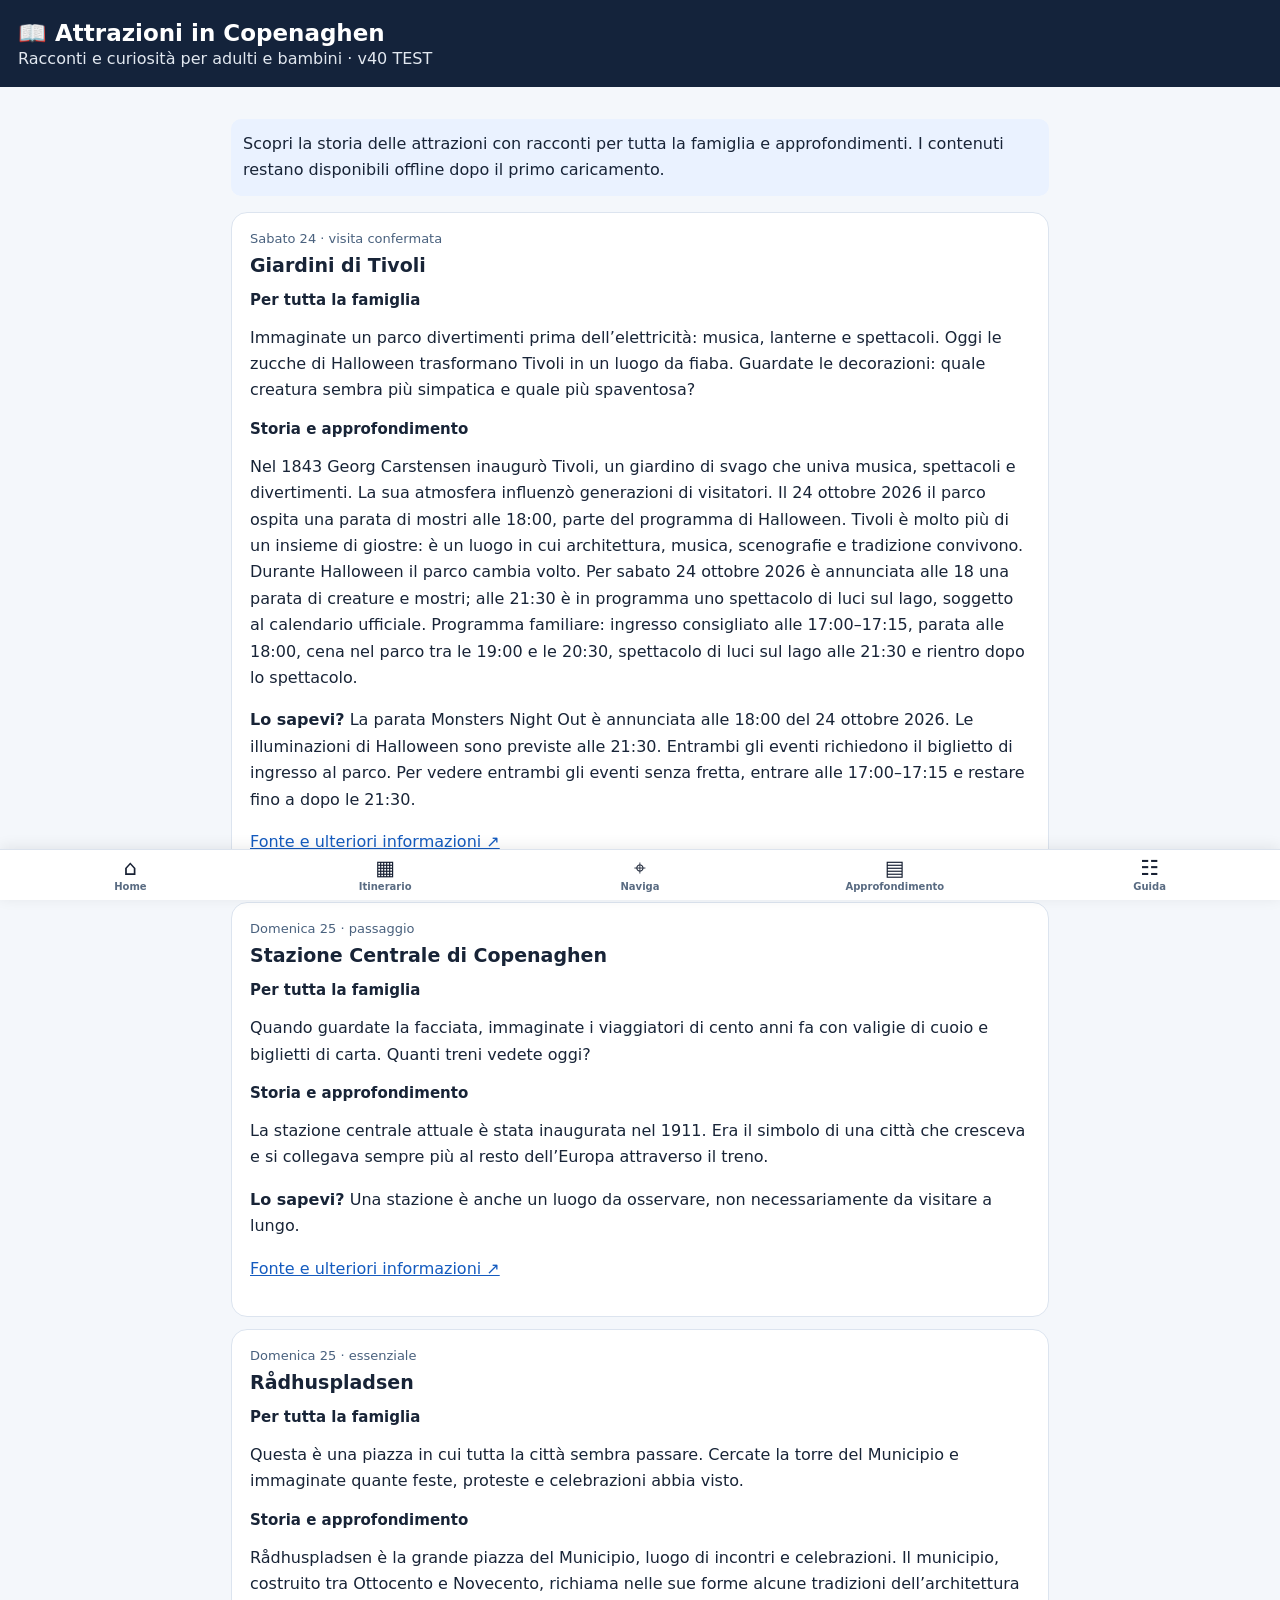
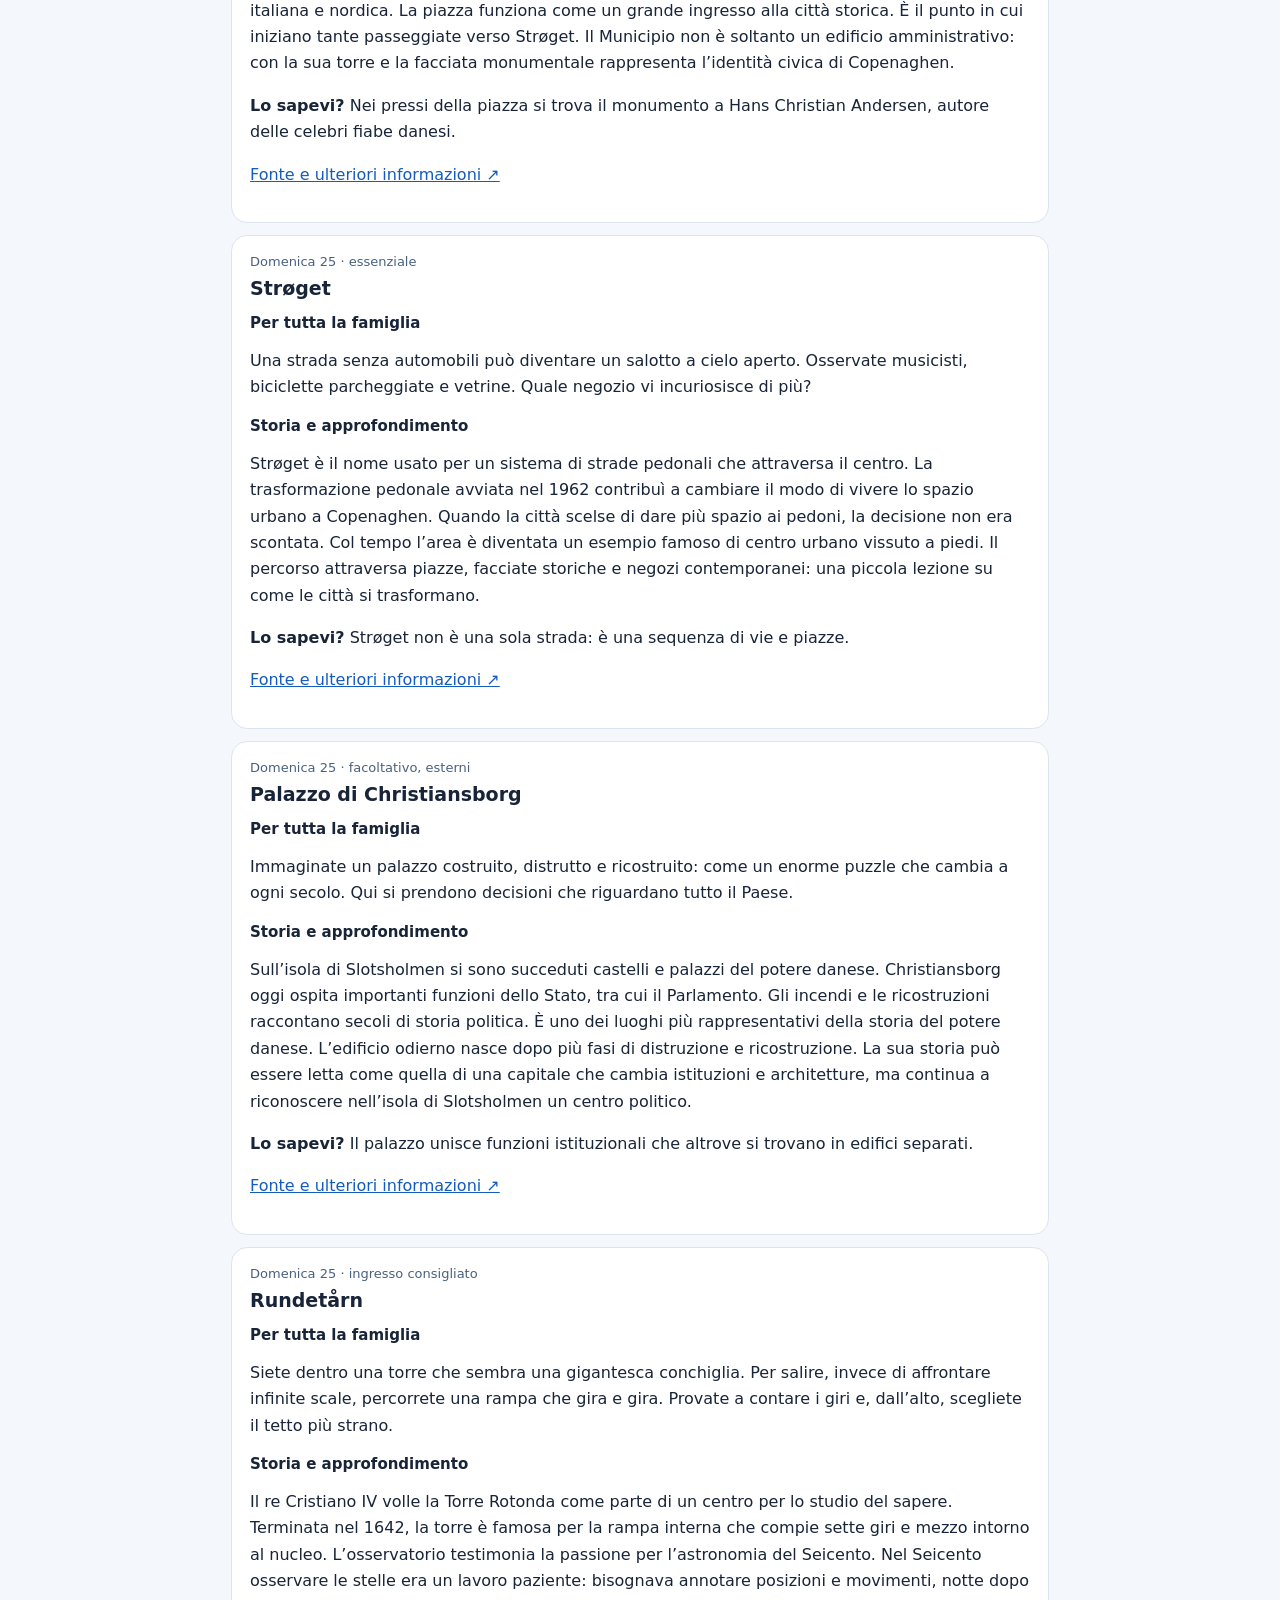
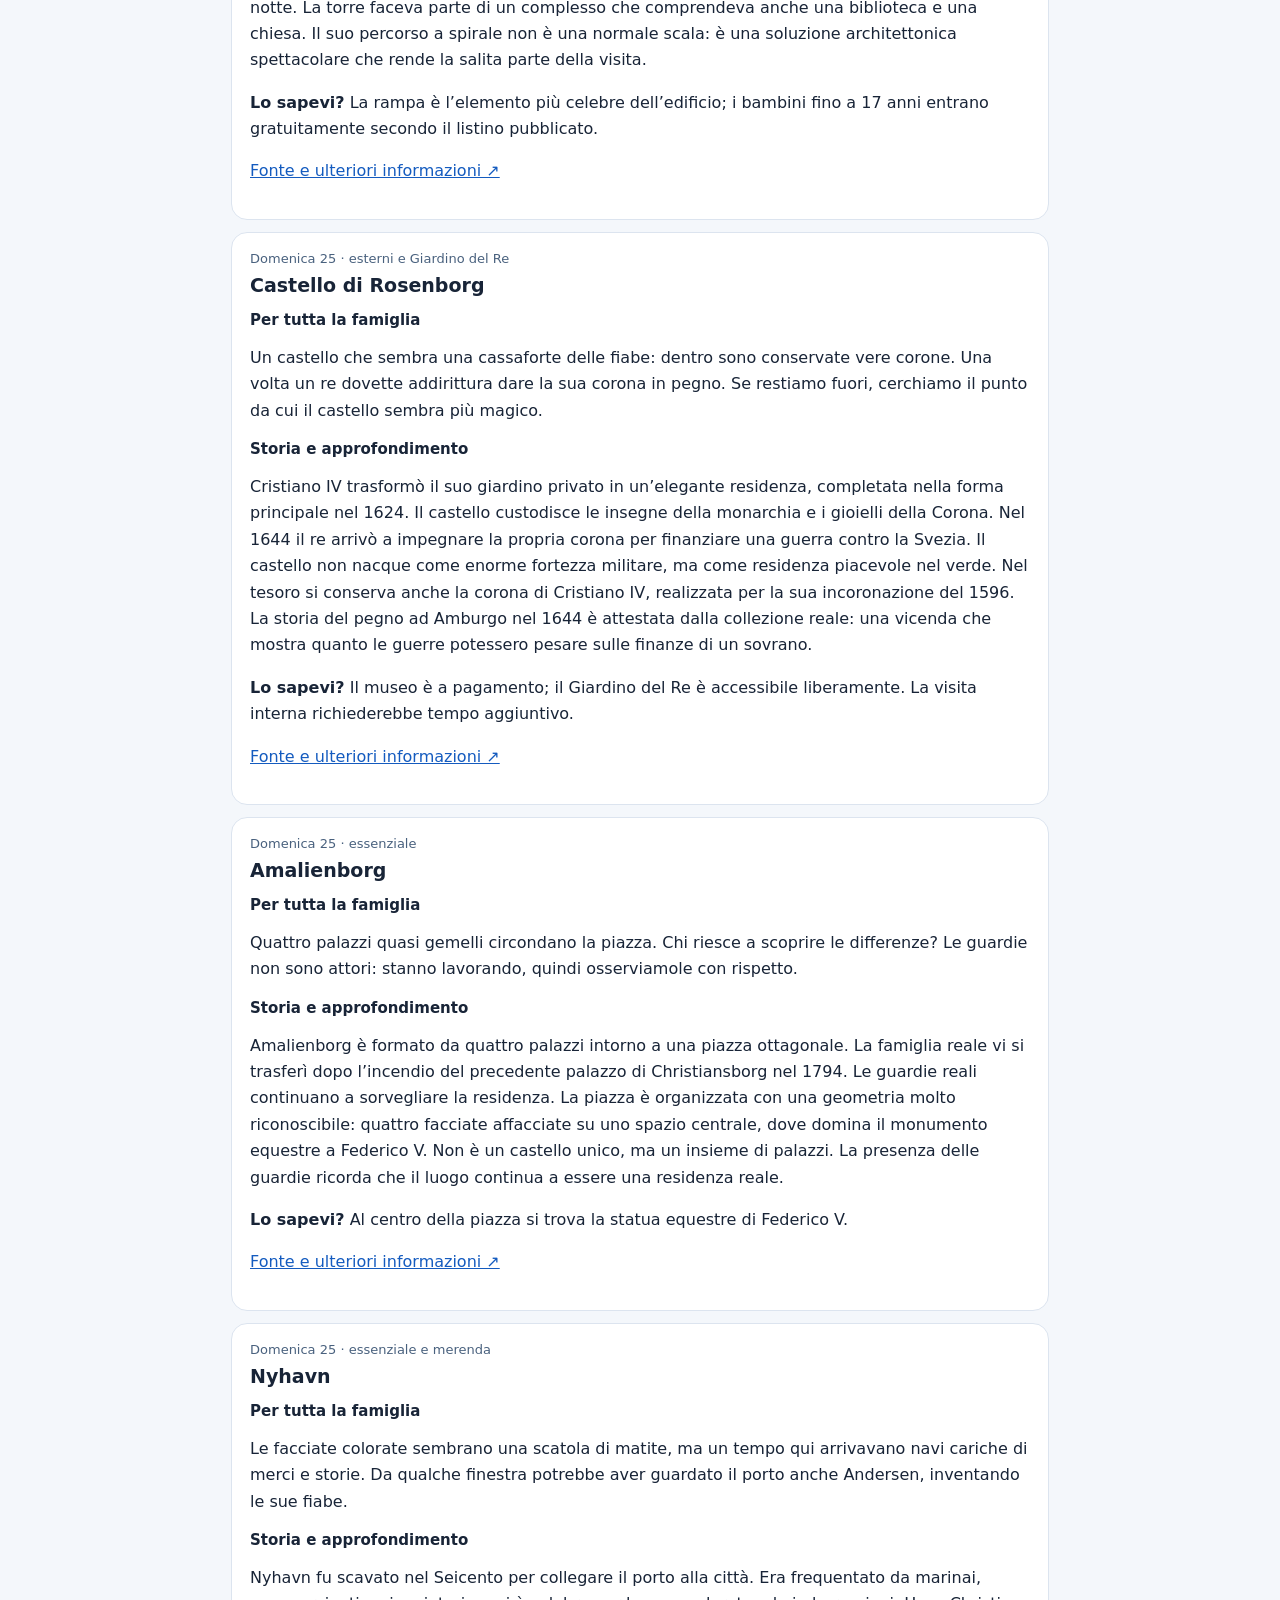
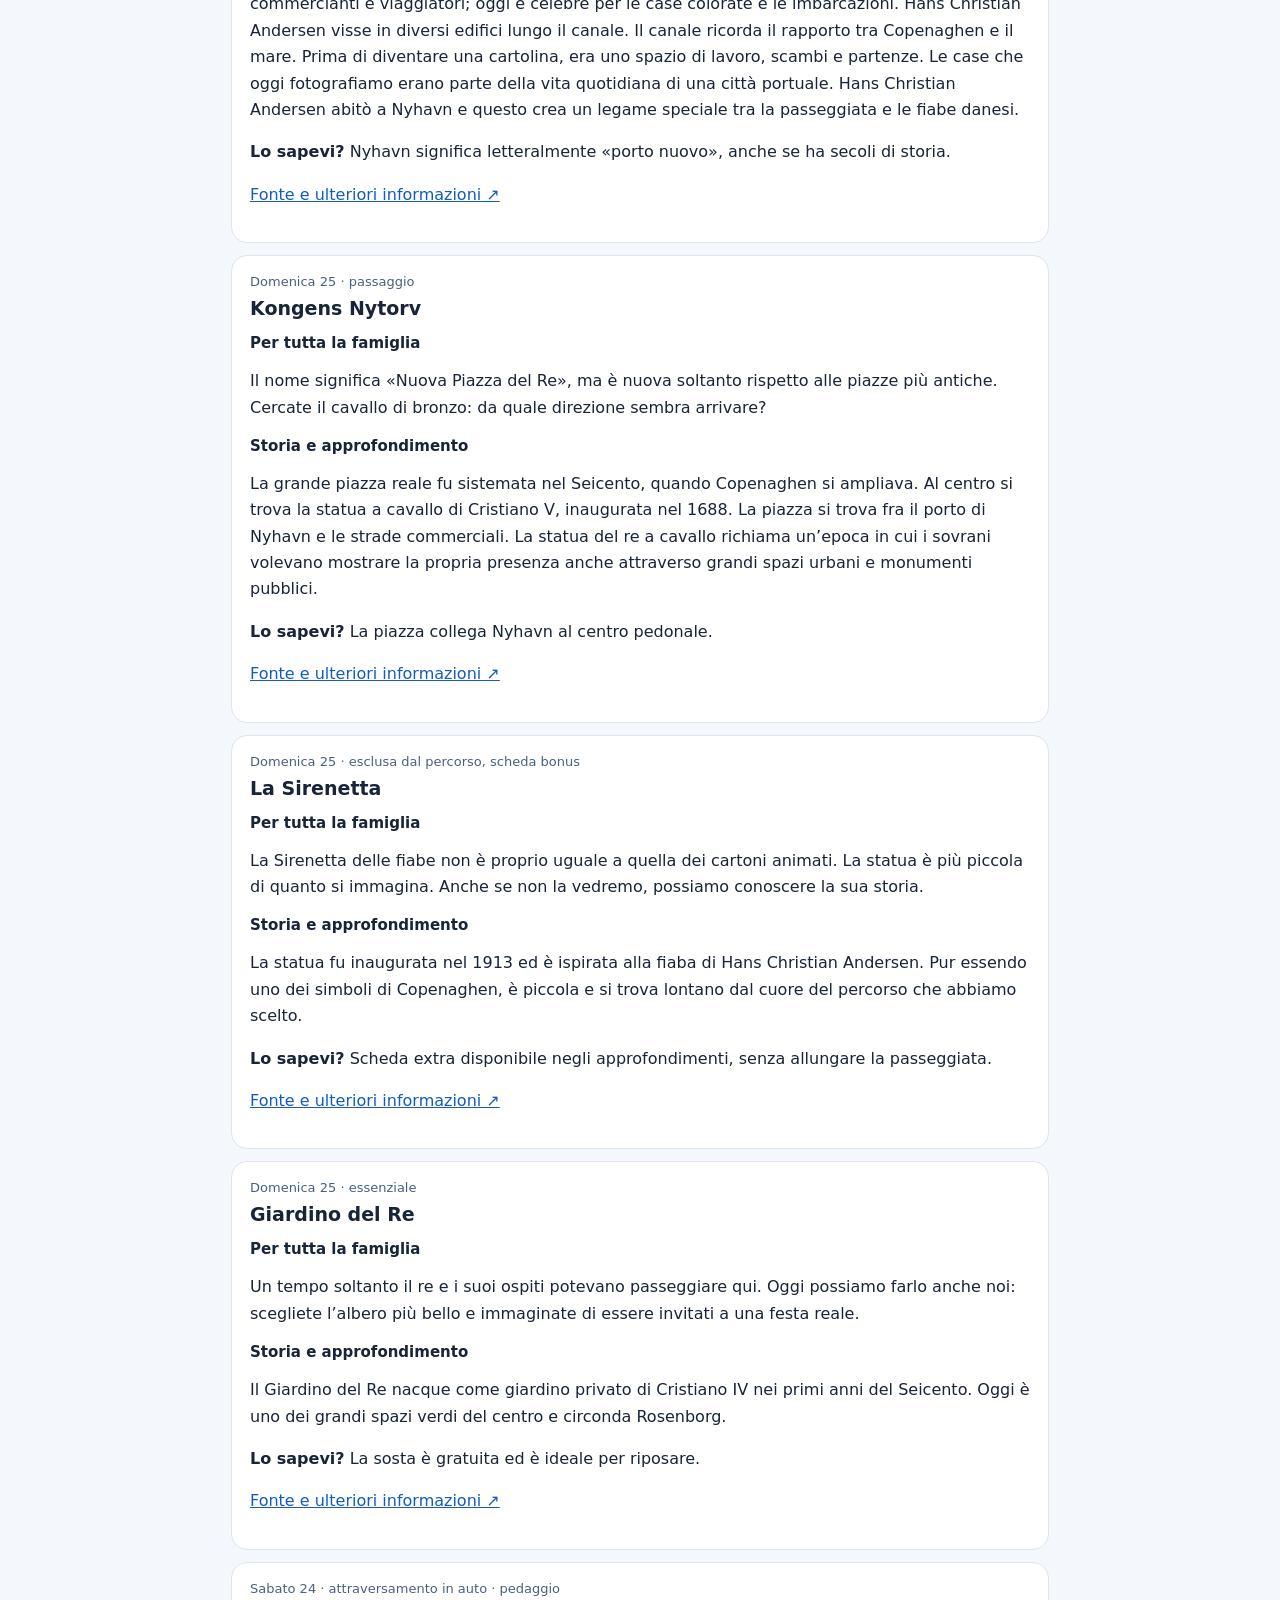
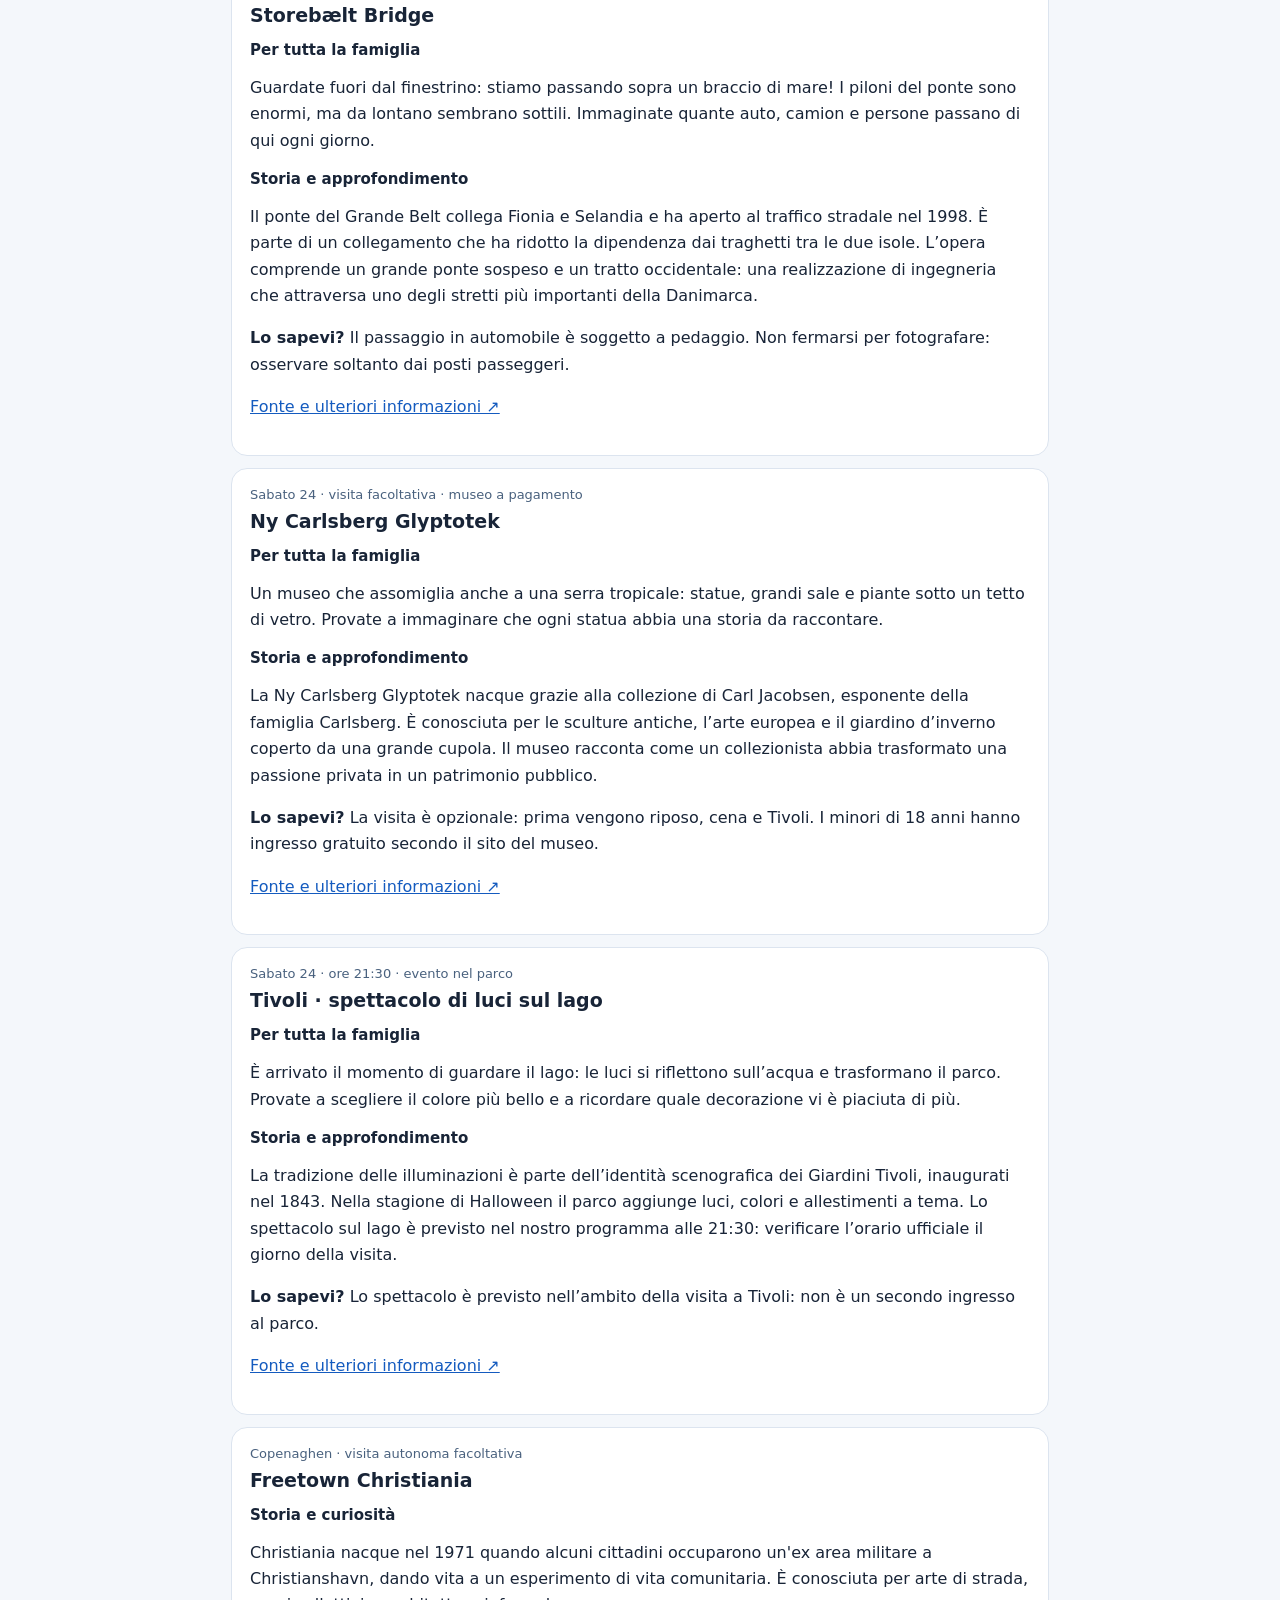
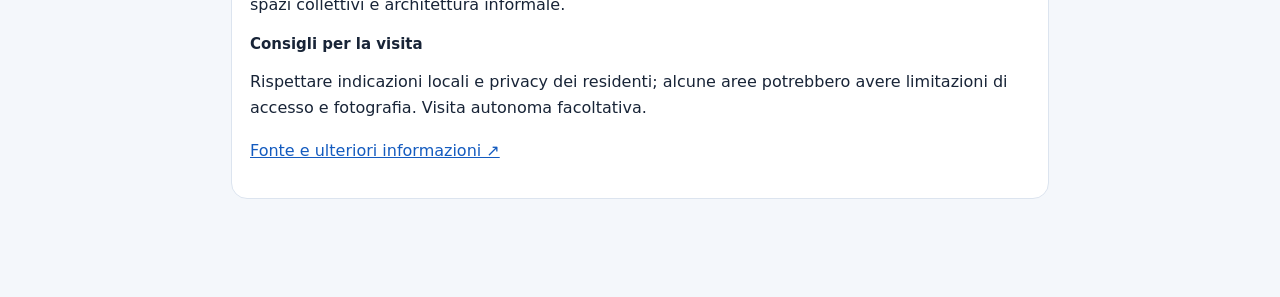
==== commit b81be26f: "v40 TEST unify section title bands and remove redundant top-left Home links: approfondimento.html" ====
--- a/approfondimento.html
+++ b/approfondimento.html
@@ -1 +1 @@
-<!doctype html><html lang="it"><head><meta charset="utf-8"><meta name="viewport" content="width=device-width,initial-scale=1"><title>Attrazioni in Copenaghen · v40 TEST</title><link rel="stylesheet" href="theme.css"><script defer src="theme.js"></script><style>:root{font-family:system-ui,Arial,sans-serif;color:#182437;background:#f3f6fb}*{box-sizing:border-box}body{margin:0}.top{background:#14233b;color:white;padding:18px}main{max-width:850px;margin:auto;padding:16px}.card{background:white;border:1px solid #dce4ef;border-radius:16px;padding:18px;margin:12px 0;break-inside:avoid}.tag{color:#49617e;font-size:13px}h1{margin:0;font-size:23px}h2{font-size:19px;margin:8px 0}h3{font-size:15px;margin-bottom:4px}p{line-height:1.65}a{color:#145bbf}.note{background:#eaf2ff;padding:12px;border-radius:10px}article:target{outline:3px solid #f4ad42;scroll-margin-top:16px}@media print{.top,.note{display:none!important}body{background:white}.card{box-shadow:none;border:1px solid #aaa}main{max-width:none}}</style><meta name="color-scheme" content="light"><style>html{color-scheme:light!important}html,body{background-color:#f4f7fb}</style><style>/* v40 */a.navbtn,a.btn,a.action,.actions a,.actions a.secondary,a.video,button.primary,button.printbtn,.chips button,#refresh{background:#374151!important;color:#fff!important;border-color:#374151!important}</style></head><body><header class="top"><a style="color:white" href="index.html">← Home</a><h1>📖 Attrazioni in Copenaghen</h1><div>Racconti e curiosità per adulti e bambini · v40 TEST</div></header><main><p class="note">Scopri la storia delle attrazioni con racconti per tutta la famiglia e approfondimenti. I contenuti restano disponibili offline dopo il primo caricamento.</p><article class="card" id="tappa-0" data-spot="Giardini di Tivoli"><div class="tag">Sabato 24 · visita confermata</div><h2>Giardini di Tivoli</h2><h3>Per tutta la famiglia</h3><p>Immaginate un parco divertimenti prima dell’elettricità: musica, lanterne e spettacoli. Oggi le zucche di Halloween trasformano Tivoli in un luogo da fiaba. Guardate le decorazioni: quale creatura sembra più simpatica e quale più spaventosa?</p><h3>Storia e approfondimento</h3><p>Nel 1843 Georg Carstensen inaugurò Tivoli, un giardino di svago che univa musica, spettacoli e divertimenti. La sua atmosfera influenzò generazioni di visitatori. Il 24 ottobre 2026 il parco ospita una parata di mostri alle 18:00, parte del programma di Halloween. Tivoli è molto più di un insieme di giostre: è un luogo in cui architettura, musica, scenografie e tradizione convivono. Durante Halloween il parco cambia volto. Per sabato 24 ottobre 2026 è annunciata alle 18 una parata di creature e mostri; alle 21:30 è in programma uno spettacolo di luci sul lago, soggetto al calendario ufficiale. Programma familiare: ingresso consigliato alle 17:00–17:15, parata alle 18:00, cena nel parco tra le 19:00 e le 20:30, spettacolo di luci sul lago alle 21:30 e rientro dopo lo spettacolo.</p><p><strong>Lo sapevi?</strong> La parata Monsters Night Out è annunciata alle 18:00 del 24 ottobre 2026. Le illuminazioni di Halloween sono previste alle 21:30. Entrambi gli eventi richiedono il biglietto di ingresso al parco. Per vedere entrambi gli eventi senza fretta, entrare alle 17:00–17:15 e restare fino a dopo le 21:30.</p><p><a target="_blank" rel="noopener" href="https://www.tivoli.dk/en/programme/events/monsters-night-out">Fonte e ulteriori informazioni ↗</a></p></article><article class="card" id="tappa-1" data-spot="Stazione Centrale di Copenaghen"><div class="tag">Domenica 25 · passaggio</div><h2>Stazione Centrale di Copenaghen</h2><h3>Per tutta la famiglia</h3><p>Quando guardate la facciata, immaginate i viaggiatori di cento anni fa con valigie di cuoio e biglietti di carta. Quanti treni vedete oggi?</p><h3>Storia e approfondimento</h3><p>La stazione centrale attuale è stata inaugurata nel 1911. Era il simbolo di una città che cresceva e si collegava sempre più al resto dell’Europa attraverso il treno. </p><p><strong>Lo sapevi?</strong> Una stazione è anche un luogo da osservare, non necessariamente da visitare a lungo.</p><p><a target="_blank" rel="noopener" href="https://www.visitcopenhagen.com/">Fonte e ulteriori informazioni ↗</a></p></article><article class="card" id="tappa-2" data-spot="Rådhuspladsen"><div class="tag">Domenica 25 · essenziale</div><h2>Rådhuspladsen</h2><h3>Per tutta la famiglia</h3><p>Questa è una piazza in cui tutta la città sembra passare. Cercate la torre del Municipio e immaginate quante feste, proteste e celebrazioni abbia visto.</p><h3>Storia e approfondimento</h3><p>Rådhuspladsen è la grande piazza del Municipio, luogo di incontri e celebrazioni. Il municipio, costruito tra Ottocento e Novecento, richiama nelle sue forme alcune tradizioni dell’architettura italiana e nordica. La piazza funziona come un grande ingresso alla città storica. È il punto in cui iniziano tante passeggiate verso Strøget. Il Municipio non è soltanto un edificio amministrativo: con la sua torre e la facciata monumentale rappresenta l’identità civica di Copenaghen.</p><p><strong>Lo sapevi?</strong> Nei pressi della piazza si trova il monumento a Hans Christian Andersen, autore delle celebri fiabe danesi.</p><p><a target="_blank" rel="noopener" href="https://www.visitcopenhagen.com/">Fonte e ulteriori informazioni ↗</a></p></article><article class="card" id="tappa-3" data-spot="Strøget"><div class="tag">Domenica 25 · essenziale</div><h2>Strøget</h2><h3>Per tutta la famiglia</h3><p>Una strada senza automobili può diventare un salotto a cielo aperto. Osservate musicisti, biciclette parcheggiate e vetrine. Quale negozio vi incuriosisce di più?</p><h3>Storia e approfondimento</h3><p>Strøget è il nome usato per un sistema di strade pedonali che attraversa il centro. La trasformazione pedonale avviata nel 1962 contribuì a cambiare il modo di vivere lo spazio urbano a Copenaghen. Quando la città scelse di dare più spazio ai pedoni, la decisione non era scontata. Col tempo l’area è diventata un esempio famoso di centro urbano vissuto a piedi. Il percorso attraversa piazze, facciate storiche e negozi contemporanei: una piccola lezione su come le città si trasformano.</p><p><strong>Lo sapevi?</strong> Strøget non è una sola strada: è una sequenza di vie e piazze.</p><p><a target="_blank" rel="noopener" href="https://www.visitcopenhagen.com/">Fonte e ulteriori informazioni ↗</a></p></article><article class="card" id="tappa-4" data-spot="Palazzo di Christiansborg"><div class="tag">Domenica 25 · facoltativo, esterni</div><h2>Palazzo di Christiansborg</h2><h3>Per tutta la famiglia</h3><p>Immaginate un palazzo costruito, distrutto e ricostruito: come un enorme puzzle che cambia a ogni secolo. Qui si prendono decisioni che riguardano tutto il Paese.</p><h3>Storia e approfondimento</h3><p>Sull’isola di Slotsholmen si sono succeduti castelli e palazzi del potere danese. Christiansborg oggi ospita importanti funzioni dello Stato, tra cui il Parlamento. Gli incendi e le ricostruzioni raccontano secoli di storia politica. È uno dei luoghi più rappresentativi della storia del potere danese. L’edificio odierno nasce dopo più fasi di distruzione e ricostruzione. La sua storia può essere letta come quella di una capitale che cambia istituzioni e architetture, ma continua a riconoscere nell’isola di Slotsholmen un centro politico.</p><p><strong>Lo sapevi?</strong> Il palazzo unisce funzioni istituzionali che altrove si trovano in edifici separati.</p><p><a target="_blank" rel="noopener" href="https://www.christiansborg.dk/">Fonte e ulteriori informazioni ↗</a></p></article><article class="card" id="tappa-5" data-spot="Rundetårn"><div class="tag">Domenica 25 · ingresso consigliato</div><h2>Rundetårn</h2><h3>Per tutta la famiglia</h3><p>Siete dentro una torre che sembra una gigantesca conchiglia. Per salire, invece di affrontare infinite scale, percorrete una rampa che gira e gira. Provate a contare i giri e, dall’alto, scegliete il tetto più strano.</p><h3>Storia e approfondimento</h3><p>Il re Cristiano IV volle la Torre Rotonda come parte di un centro per lo studio del sapere. Terminata nel 1642, la torre è famosa per la rampa interna che compie sette giri e mezzo intorno al nucleo. L’osservatorio testimonia la passione per l’astronomia del Seicento. Nel Seicento osservare le stelle era un lavoro paziente: bisognava annotare posizioni e movimenti, notte dopo notte. La torre faceva parte di un complesso che comprendeva anche una biblioteca e una chiesa. Il suo percorso a spirale non è una normale scala: è una soluzione architettonica spettacolare che rende la salita parte della visita.</p><p><strong>Lo sapevi?</strong> La rampa è l’elemento più celebre dell’edificio; i bambini fino a 17 anni entrano gratuitamente secondo il listino pubblicato.</p><p><a target="_blank" rel="noopener" href="https://www.rundetaarn.dk/en/intro/the-spiral-ramp/">Fonte e ulteriori informazioni ↗</a></p></article><article class="card" id="tappa-6" data-spot="Castello di Rosenborg"><div class="tag">Domenica 25 · esterni e Giardino del Re</div><h2>Castello di Rosenborg</h2><h3>Per tutta la famiglia</h3><p>Un castello che sembra una cassaforte delle fiabe: dentro sono conservate vere corone. Una volta un re dovette addirittura dare la sua corona in pegno. Se restiamo fuori, cerchiamo il punto da cui il castello sembra più magico.</p><h3>Storia e approfondimento</h3><p>Cristiano IV trasformò il suo giardino privato in un’elegante residenza, completata nella forma principale nel 1624. Il castello custodisce le insegne della monarchia e i gioielli della Corona. Nel 1644 il re arrivò a impegnare la propria corona per finanziare una guerra contro la Svezia. Il castello non nacque come enorme fortezza militare, ma come residenza piacevole nel verde. Nel tesoro si conserva anche la corona di Cristiano IV, realizzata per la sua incoronazione del 1596. La storia del pegno ad Amburgo nel 1644 è attestata dalla collezione reale: una vicenda che mostra quanto le guerre potessero pesare sulle finanze di un sovrano.</p><p><strong>Lo sapevi?</strong> Il museo è a pagamento; il Giardino del Re è accessibile liberamente. La visita interna richiederebbe tempo aggiuntivo.</p><p><a target="_blank" rel="noopener" href="https://denkongeligesamling.dk/en/rosenborg/">Fonte e ulteriori informazioni ↗</a></p></article><article class="card" id="tappa-7" data-spot="Amalienborg"><div class="tag">Domenica 25 · essenziale</div><h2>Amalienborg</h2><h3>Per tutta la famiglia</h3><p>Quattro palazzi quasi gemelli circondano la piazza. Chi riesce a scoprire le differenze? Le guardie non sono attori: stanno lavorando, quindi osserviamole con rispetto.</p><h3>Storia e approfondimento</h3><p>Amalienborg è formato da quattro palazzi intorno a una piazza ottagonale. La famiglia reale vi si trasferì dopo l’incendio del precedente palazzo di Christiansborg nel 1794. Le guardie reali continuano a sorvegliare la residenza. La piazza è organizzata con una geometria molto riconoscibile: quattro facciate affacciate su uno spazio centrale, dove domina il monumento equestre a Federico V. Non è un castello unico, ma un insieme di palazzi. La presenza delle guardie ricorda che il luogo continua a essere una residenza reale.</p><p><strong>Lo sapevi?</strong> Al centro della piazza si trova la statua equestre di Federico V.</p><p><a target="_blank" rel="noopener" href="https://denkongeligesamling.dk/en/amalienborg/">Fonte e ulteriori informazioni ↗</a></p></article><article class="card" id="tappa-8" data-spot="Nyhavn"><div class="tag">Domenica 25 · essenziale e merenda</div><h2>Nyhavn</h2><h3>Per tutta la famiglia</h3><p>Le facciate colorate sembrano una scatola di matite, ma un tempo qui arrivavano navi cariche di merci e storie. Da qualche finestra potrebbe aver guardato il porto anche Andersen, inventando le sue fiabe.</p><h3>Storia e approfondimento</h3><p>Nyhavn fu scavato nel Seicento per collegare il porto alla città. Era frequentato da marinai, commercianti e viaggiatori; oggi è celebre per le case colorate e le imbarcazioni. Hans Christian Andersen visse in diversi edifici lungo il canale. Il canale ricorda il rapporto tra Copenaghen e il mare. Prima di diventare una cartolina, era uno spazio di lavoro, scambi e partenze. Le case che oggi fotografiamo erano parte della vita quotidiana di una città portuale. Hans Christian Andersen abitò a Nyhavn e questo crea un legame speciale tra la passeggiata e le fiabe danesi.</p><p><strong>Lo sapevi?</strong> Nyhavn significa letteralmente «porto nuovo», anche se ha secoli di storia.</p><p><a target="_blank" rel="noopener" href="https://www.visitcopenhagen.com/">Fonte e ulteriori informazioni ↗</a></p></article><article class="card" id="tappa-9" data-spot="Kongens Nytorv"><div class="tag">Domenica 25 · passaggio</div><h2>Kongens Nytorv</h2><h3>Per tutta la famiglia</h3><p>Il nome significa «Nuova Piazza del Re», ma è nuova soltanto rispetto alle piazze più antiche. Cercate il cavallo di bronzo: da quale direzione sembra arrivare?</p><h3>Storia e approfondimento</h3><p>La grande piazza reale fu sistemata nel Seicento, quando Copenaghen si ampliava. Al centro si trova la statua a cavallo di Cristiano V, inaugurata nel 1688. La piazza si trova fra il porto di Nyhavn e le strade commerciali. La statua del re a cavallo richiama un’epoca in cui i sovrani volevano mostrare la propria presenza anche attraverso grandi spazi urbani e monumenti pubblici.</p><p><strong>Lo sapevi?</strong> La piazza collega Nyhavn al centro pedonale.</p><p><a target="_blank" rel="noopener" href="https://www.visitcopenhagen.com/">Fonte e ulteriori informazioni ↗</a></p></article><article class="card" id="tappa-10" data-spot="La Sirenetta"><div class="tag">Domenica 25 · esclusa dal percorso, scheda bonus</div><h2>La Sirenetta</h2><h3>Per tutta la famiglia</h3><p>La Sirenetta delle fiabe non è proprio uguale a quella dei cartoni animati. La statua è più piccola di quanto si immagina. Anche se non la vedremo, possiamo conoscere la sua storia.</p><h3>Storia e approfondimento</h3><p>La statua fu inaugurata nel 1913 ed è ispirata alla fiaba di Hans Christian Andersen. Pur essendo uno dei simboli di Copenaghen, è piccola e si trova lontano dal cuore del percorso che abbiamo scelto. </p><p><strong>Lo sapevi?</strong> Scheda extra disponibile negli approfondimenti, senza allungare la passeggiata.</p><p><a target="_blank" rel="noopener" href="https://www.visitcopenhagen.com/">Fonte e ulteriori informazioni ↗</a></p></article><article class="card" id="tappa-11" data-spot="Giardino del Re"><div class="tag">Domenica 25 · essenziale</div><h2>Giardino del Re</h2><h3>Per tutta la famiglia</h3><p>Un tempo soltanto il re e i suoi ospiti potevano passeggiare qui. Oggi possiamo farlo anche noi: scegliete l’albero più bello e immaginate di essere invitati a una festa reale.</p><h3>Storia e approfondimento</h3><p>Il Giardino del Re nacque come giardino privato di Cristiano IV nei primi anni del Seicento. Oggi è uno dei grandi spazi verdi del centro e circonda Rosenborg. </p><p><strong>Lo sapevi?</strong> La sosta è gratuita ed è ideale per riposare.</p><p><a target="_blank" rel="noopener" href="https://denkongeligesamling.dk/en/rosenborg/">Fonte e ulteriori informazioni ↗</a></p></article><article class="card" id="tappa-12" data-spot="Storebælt Bridge"><div class="tag">Sabato 24 · attraversamento in auto · pedaggio</div><h2>Storebælt Bridge</h2><h3>Per tutta la famiglia</h3><p>Guardate fuori dal finestrino: stiamo passando sopra un braccio di mare! I piloni del ponte sono enormi, ma da lontano sembrano sottili. Immaginate quante auto, camion e persone passano di qui ogni giorno.</p><h3>Storia e approfondimento</h3><p>Il ponte del Grande Belt collega Fionia e Selandia e ha aperto al traffico stradale nel 1998. È parte di un collegamento che ha ridotto la dipendenza dai traghetti tra le due isole. L’opera comprende un grande ponte sospeso e un tratto occidentale: una realizzazione di ingegneria che attraversa uno degli stretti più importanti della Danimarca.</p><p><strong>Lo sapevi?</strong> Il passaggio in automobile è soggetto a pedaggio. Non fermarsi per fotografare: osservare soltanto dai posti passeggeri.</p><p><a target="_blank" rel="noopener" href="https://www.storebaelt.dk/en/">Fonte e ulteriori informazioni ↗</a></p></article><article class="card" id="tappa-13" data-spot="Ny Carlsberg Glyptotek"><div class="tag">Sabato 24 · visita facoltativa · museo a pagamento</div><h2>Ny Carlsberg Glyptotek</h2><h3>Per tutta la famiglia</h3><p>Un museo che assomiglia anche a una serra tropicale: statue, grandi sale e piante sotto un tetto di vetro. Provate a immaginare che ogni statua abbia una storia da raccontare.</p><h3>Storia e approfondimento</h3><p>La Ny Carlsberg Glyptotek nacque grazie alla collezione di Carl Jacobsen, esponente della famiglia Carlsberg. È conosciuta per le sculture antiche, l’arte europea e il giardino d’inverno coperto da una grande cupola. Il museo racconta come un collezionista abbia trasformato una passione privata in un patrimonio pubblico.</p><p><strong>Lo sapevi?</strong> La visita è opzionale: prima vengono riposo, cena e Tivoli. I minori di 18 anni hanno ingresso gratuito secondo il sito del museo.</p><p><a target="_blank" rel="noopener" href="https://glyptoteket.com/visit/visit-with-children">Fonte e ulteriori informazioni ↗</a></p></article><article class="card" id="tappa-14" data-spot="Tivoli · spettacolo di luci sul lago"><div class="tag">Sabato 24 · ore 21:30 · evento nel parco</div><h2>Tivoli · spettacolo di luci sul lago</h2><h3>Per tutta la famiglia</h3><p>È arrivato il momento di guardare il lago: le luci si riflettono sull’acqua e trasformano il parco. Provate a scegliere il colore più bello e a ricordare quale decorazione vi è piaciuta di più.</p><h3>Storia e approfondimento</h3><p>La tradizione delle illuminazioni è parte dell’identità scenografica dei Giardini Tivoli, inaugurati nel 1843. Nella stagione di Halloween il parco aggiunge luci, colori e allestimenti a tema. Lo spettacolo sul lago è previsto nel nostro programma alle 21:30: verificare l’orario ufficiale il giorno della visita.</p><p><strong>Lo sapevi?</strong> Lo spettacolo è previsto nell’ambito della visita a Tivoli: non è un secondo ingresso al parco.</p><p><a target="_blank" rel="noopener" href="https://www.tivoli.dk/en/opening-hours-and-seasons/halloween-in-tivoli">Fonte e ulteriori informazioni ↗</a></p></article><article class="card" id="christiania"><div class="tag">Copenaghen · visita autonoma facoltativa</div><h2>Freetown Christiania</h2><h3>Storia e curiosità</h3><p>Christiania nacque nel 1971 quando alcuni cittadini occuparono un'ex area militare a Christianshavn, dando vita a un esperimento di vita comunitaria. È conosciuta per arte di strada, spazi collettivi e architettura informale.</p><h3>Consigli per la visita</h3><p>Rispettare indicazioni locali e privacy dei residenti; alcune aree potrebbero avere limitazioni di accesso e fotografia. Visita autonoma facoltativa.</p><p><a target="_blank" rel="noopener" href="https://www.christiania.org/">Fonte e ulteriori informazioni ↗</a></p></article></main><script>(function(){const spot=new URLSearchParams(location.search).get('spot');if(spot){const el=[...document.querySelectorAll('[data-spot]')].find(e=>e.dataset.spot===spot);if(el){requestAnimationFrame(()=>{el.scrollIntoView({block:'start'});el.style.outline='3px solid #f4ad42'})}}if('serviceWorker' in navigator&&location.protocol.startsWith('http'))navigator.serviceWorker.register('./sw.js').catch(()=>{});})();</script></body></html>+<!doctype html><html lang="it"><head><meta charset="utf-8"><meta name="viewport" content="width=device-width,initial-scale=1"><title>Attrazioni in Copenaghen · v40 TEST</title><link rel="stylesheet" href="theme.css"><script defer src="theme.js"></script><style>:root{font-family:system-ui,Arial,sans-serif;color:#182437;background:#f3f6fb}*{box-sizing:border-box}body{margin:0}.top{background:#14233b;color:white;padding:18px}main{max-width:850px;margin:auto;padding:16px}.card{background:white;border:1px solid #dce4ef;border-radius:16px;padding:18px;margin:12px 0;break-inside:avoid}.tag{color:#49617e;font-size:13px}h1{margin:0;font-size:23px}h2{font-size:19px;margin:8px 0}h3{font-size:15px;margin-bottom:4px}p{line-height:1.65}a{color:#145bbf}.note{background:#eaf2ff;padding:12px;border-radius:10px}article:target{outline:3px solid #f4ad42;scroll-margin-top:16px}@media print{.top,.note{display:none!important}body{background:white}.card{box-shadow:none;border:1px solid #aaa}main{max-width:none}}</style><meta name="color-scheme" content="light"><style>html{color-scheme:light!important}html,body{background-color:#f4f7fb}</style><style>/* v40 */a.navbtn,a.btn,a.action,.actions a,.actions a.secondary,a.video,button.primary,button.printbtn,.chips button,#refresh{background:#374151!important;color:#fff!important;border-color:#374151!important}</style><style id="unified-page-header">.travel-page-header{background:#14233b!important;color:#fff!important;padding:19px 18px!important;margin:0!important;border:0!important;border-radius:0!important;max-width:none!important}.travel-page-header h1{color:#fff!important;font-size:23px!important;line-height:1.3!important;margin:0!important;font-weight:750!important}.travel-page-header p,.travel-page-header .muted,.travel-page-header div{color:#e2e8f0!important}.travel-page-header p{margin:7px 0 0!important}header.top{background:#14233b!important;color:#fff!important}.travel-page-header+main{padding-top:16px!important}@media print{.travel-page-header{display:none!important}}</style></head><body><header class="top travel-page-header"><h1>📖 Attrazioni in Copenaghen</h1><div>Racconti e curiosità per adulti e bambini · v40 TEST</div></header><main><p class="note">Scopri la storia delle attrazioni con racconti per tutta la famiglia e approfondimenti. I contenuti restano disponibili offline dopo il primo caricamento.</p><article class="card" id="tappa-0" data-spot="Giardini di Tivoli"><div class="tag">Sabato 24 · visita confermata</div><h2>Giardini di Tivoli</h2><h3>Per tutta la famiglia</h3><p>Immaginate un parco divertimenti prima dell’elettricità: musica, lanterne e spettacoli. Oggi le zucche di Halloween trasformano Tivoli in un luogo da fiaba. Guardate le decorazioni: quale creatura sembra più simpatica e quale più spaventosa?</p><h3>Storia e approfondimento</h3><p>Nel 1843 Georg Carstensen inaugurò Tivoli, un giardino di svago che univa musica, spettacoli e divertimenti. La sua atmosfera influenzò generazioni di visitatori. Il 24 ottobre 2026 il parco ospita una parata di mostri alle 18:00, parte del programma di Halloween. Tivoli è molto più di un insieme di giostre: è un luogo in cui architettura, musica, scenografie e tradizione convivono. Durante Halloween il parco cambia volto. Per sabato 24 ottobre 2026 è annunciata alle 18 una parata di creature e mostri; alle 21:30 è in programma uno spettacolo di luci sul lago, soggetto al calendario ufficiale. Programma familiare: ingresso consigliato alle 17:00–17:15, parata alle 18:00, cena nel parco tra le 19:00 e le 20:30, spettacolo di luci sul lago alle 21:30 e rientro dopo lo spettacolo.</p><p><strong>Lo sapevi?</strong> La parata Monsters Night Out è annunciata alle 18:00 del 24 ottobre 2026. Le illuminazioni di Halloween sono previste alle 21:30. Entrambi gli eventi richiedono il biglietto di ingresso al parco. Per vedere entrambi gli eventi senza fretta, entrare alle 17:00–17:15 e restare fino a dopo le 21:30.</p><p><a target="_blank" rel="noopener" href="https://www.tivoli.dk/en/programme/events/monsters-night-out">Fonte e ulteriori informazioni ↗</a></p></article><article class="card" id="tappa-1" data-spot="Stazione Centrale di Copenaghen"><div class="tag">Domenica 25 · passaggio</div><h2>Stazione Centrale di Copenaghen</h2><h3>Per tutta la famiglia</h3><p>Quando guardate la facciata, immaginate i viaggiatori di cento anni fa con valigie di cuoio e biglietti di carta. Quanti treni vedete oggi?</p><h3>Storia e approfondimento</h3><p>La stazione centrale attuale è stata inaugurata nel 1911. Era il simbolo di una città che cresceva e si collegava sempre più al resto dell’Europa attraverso il treno. </p><p><strong>Lo sapevi?</strong> Una stazione è anche un luogo da osservare, non necessariamente da visitare a lungo.</p><p><a target="_blank" rel="noopener" href="https://www.visitcopenhagen.com/">Fonte e ulteriori informazioni ↗</a></p></article><article class="card" id="tappa-2" data-spot="Rådhuspladsen"><div class="tag">Domenica 25 · essenziale</div><h2>Rådhuspladsen</h2><h3>Per tutta la famiglia</h3><p>Questa è una piazza in cui tutta la città sembra passare. Cercate la torre del Municipio e immaginate quante feste, proteste e celebrazioni abbia visto.</p><h3>Storia e approfondimento</h3><p>Rådhuspladsen è la grande piazza del Municipio, luogo di incontri e celebrazioni. Il municipio, costruito tra Ottocento e Novecento, richiama nelle sue forme alcune tradizioni dell’architettura italiana e nordica. La piazza funziona come un grande ingresso alla città storica. È il punto in cui iniziano tante passeggiate verso Strøget. Il Municipio non è soltanto un edificio amministrativo: con la sua torre e la facciata monumentale rappresenta l’identità civica di Copenaghen.</p><p><strong>Lo sapevi?</strong> Nei pressi della piazza si trova il monumento a Hans Christian Andersen, autore delle celebri fiabe danesi.</p><p><a target="_blank" rel="noopener" href="https://www.visitcopenhagen.com/">Fonte e ulteriori informazioni ↗</a></p></article><article class="card" id="tappa-3" data-spot="Strøget"><div class="tag">Domenica 25 · essenziale</div><h2>Strøget</h2><h3>Per tutta la famiglia</h3><p>Una strada senza automobili può diventare un salotto a cielo aperto. Osservate musicisti, biciclette parcheggiate e vetrine. Quale negozio vi incuriosisce di più?</p><h3>Storia e approfondimento</h3><p>Strøget è il nome usato per un sistema di strade pedonali che attraversa il centro. La trasformazione pedonale avviata nel 1962 contribuì a cambiare il modo di vivere lo spazio urbano a Copenaghen. Quando la città scelse di dare più spazio ai pedoni, la decisione non era scontata. Col tempo l’area è diventata un esempio famoso di centro urbano vissuto a piedi. Il percorso attraversa piazze, facciate storiche e negozi contemporanei: una piccola lezione su come le città si trasformano.</p><p><strong>Lo sapevi?</strong> Strøget non è una sola strada: è una sequenza di vie e piazze.</p><p><a target="_blank" rel="noopener" href="https://www.visitcopenhagen.com/">Fonte e ulteriori informazioni ↗</a></p></article><article class="card" id="tappa-4" data-spot="Palazzo di Christiansborg"><div class="tag">Domenica 25 · facoltativo, esterni</div><h2>Palazzo di Christiansborg</h2><h3>Per tutta la famiglia</h3><p>Immaginate un palazzo costruito, distrutto e ricostruito: come un enorme puzzle che cambia a ogni secolo. Qui si prendono decisioni che riguardano tutto il Paese.</p><h3>Storia e approfondimento</h3><p>Sull’isola di Slotsholmen si sono succeduti castelli e palazzi del potere danese. Christiansborg oggi ospita importanti funzioni dello Stato, tra cui il Parlamento. Gli incendi e le ricostruzioni raccontano secoli di storia politica. È uno dei luoghi più rappresentativi della storia del potere danese. L’edificio odierno nasce dopo più fasi di distruzione e ricostruzione. La sua storia può essere letta come quella di una capitale che cambia istituzioni e architetture, ma continua a riconoscere nell’isola di Slotsholmen un centro politico.</p><p><strong>Lo sapevi?</strong> Il palazzo unisce funzioni istituzionali che altrove si trovano in edifici separati.</p><p><a target="_blank" rel="noopener" href="https://www.christiansborg.dk/">Fonte e ulteriori informazioni ↗</a></p></article><article class="card" id="tappa-5" data-spot="Rundetårn"><div class="tag">Domenica 25 · ingresso consigliato</div><h2>Rundetårn</h2><h3>Per tutta la famiglia</h3><p>Siete dentro una torre che sembra una gigantesca conchiglia. Per salire, invece di affrontare infinite scale, percorrete una rampa che gira e gira. Provate a contare i giri e, dall’alto, scegliete il tetto più strano.</p><h3>Storia e approfondimento</h3><p>Il re Cristiano IV volle la Torre Rotonda come parte di un centro per lo studio del sapere. Terminata nel 1642, la torre è famosa per la rampa interna che compie sette giri e mezzo intorno al nucleo. L’osservatorio testimonia la passione per l’astronomia del Seicento. Nel Seicento osservare le stelle era un lavoro paziente: bisognava annotare posizioni e movimenti, notte dopo notte. La torre faceva parte di un complesso che comprendeva anche una biblioteca e una chiesa. Il suo percorso a spirale non è una normale scala: è una soluzione architettonica spettacolare che rende la salita parte della visita.</p><p><strong>Lo sapevi?</strong> La rampa è l’elemento più celebre dell’edificio; i bambini fino a 17 anni entrano gratuitamente secondo il listino pubblicato.</p><p><a target="_blank" rel="noopener" href="https://www.rundetaarn.dk/en/intro/the-spiral-ramp/">Fonte e ulteriori informazioni ↗</a></p></article><article class="card" id="tappa-6" data-spot="Castello di Rosenborg"><div class="tag">Domenica 25 · esterni e Giardino del Re</div><h2>Castello di Rosenborg</h2><h3>Per tutta la famiglia</h3><p>Un castello che sembra una cassaforte delle fiabe: dentro sono conservate vere corone. Una volta un re dovette addirittura dare la sua corona in pegno. Se restiamo fuori, cerchiamo il punto da cui il castello sembra più magico.</p><h3>Storia e approfondimento</h3><p>Cristiano IV trasformò il suo giardino privato in un’elegante residenza, completata nella forma principale nel 1624. Il castello custodisce le insegne della monarchia e i gioielli della Corona. Nel 1644 il re arrivò a impegnare la propria corona per finanziare una guerra contro la Svezia. Il castello non nacque come enorme fortezza militare, ma come residenza piacevole nel verde. Nel tesoro si conserva anche la corona di Cristiano IV, realizzata per la sua incoronazione del 1596. La storia del pegno ad Amburgo nel 1644 è attestata dalla collezione reale: una vicenda che mostra quanto le guerre potessero pesare sulle finanze di un sovrano.</p><p><strong>Lo sapevi?</strong> Il museo è a pagamento; il Giardino del Re è accessibile liberamente. La visita interna richiederebbe tempo aggiuntivo.</p><p><a target="_blank" rel="noopener" href="https://denkongeligesamling.dk/en/rosenborg/">Fonte e ulteriori informazioni ↗</a></p></article><article class="card" id="tappa-7" data-spot="Amalienborg"><div class="tag">Domenica 25 · essenziale</div><h2>Amalienborg</h2><h3>Per tutta la famiglia</h3><p>Quattro palazzi quasi gemelli circondano la piazza. Chi riesce a scoprire le differenze? Le guardie non sono attori: stanno lavorando, quindi osserviamole con rispetto.</p><h3>Storia e approfondimento</h3><p>Amalienborg è formato da quattro palazzi intorno a una piazza ottagonale. La famiglia reale vi si trasferì dopo l’incendio del precedente palazzo di Christiansborg nel 1794. Le guardie reali continuano a sorvegliare la residenza. La piazza è organizzata con una geometria molto riconoscibile: quattro facciate affacciate su uno spazio centrale, dove domina il monumento equestre a Federico V. Non è un castello unico, ma un insieme di palazzi. La presenza delle guardie ricorda che il luogo continua a essere una residenza reale.</p><p><strong>Lo sapevi?</strong> Al centro della piazza si trova la statua equestre di Federico V.</p><p><a target="_blank" rel="noopener" href="https://denkongeligesamling.dk/en/amalienborg/">Fonte e ulteriori informazioni ↗</a></p></article><article class="card" id="tappa-8" data-spot="Nyhavn"><div class="tag">Domenica 25 · essenziale e merenda</div><h2>Nyhavn</h2><h3>Per tutta la famiglia</h3><p>Le facciate colorate sembrano una scatola di matite, ma un tempo qui arrivavano navi cariche di merci e storie. Da qualche finestra potrebbe aver guardato il porto anche Andersen, inventando le sue fiabe.</p><h3>Storia e approfondimento</h3><p>Nyhavn fu scavato nel Seicento per collegare il porto alla città. Era frequentato da marinai, commercianti e viaggiatori; oggi è celebre per le case colorate e le imbarcazioni. Hans Christian Andersen visse in diversi edifici lungo il canale. Il canale ricorda il rapporto tra Copenaghen e il mare. Prima di diventare una cartolina, era uno spazio di lavoro, scambi e partenze. Le case che oggi fotografiamo erano parte della vita quotidiana di una città portuale. Hans Christian Andersen abitò a Nyhavn e questo crea un legame speciale tra la passeggiata e le fiabe danesi.</p><p><strong>Lo sapevi?</strong> Nyhavn significa letteralmente «porto nuovo», anche se ha secoli di storia.</p><p><a target="_blank" rel="noopener" href="https://www.visitcopenhagen.com/">Fonte e ulteriori informazioni ↗</a></p></article><article class="card" id="tappa-9" data-spot="Kongens Nytorv"><div class="tag">Domenica 25 · passaggio</div><h2>Kongens Nytorv</h2><h3>Per tutta la famiglia</h3><p>Il nome significa «Nuova Piazza del Re», ma è nuova soltanto rispetto alle piazze più antiche. Cercate il cavallo di bronzo: da quale direzione sembra arrivare?</p><h3>Storia e approfondimento</h3><p>La grande piazza reale fu sistemata nel Seicento, quando Copenaghen si ampliava. Al centro si trova la statua a cavallo di Cristiano V, inaugurata nel 1688. La piazza si trova fra il porto di Nyhavn e le strade commerciali. La statua del re a cavallo richiama un’epoca in cui i sovrani volevano mostrare la propria presenza anche attraverso grandi spazi urbani e monumenti pubblici.</p><p><strong>Lo sapevi?</strong> La piazza collega Nyhavn al centro pedonale.</p><p><a target="_blank" rel="noopener" href="https://www.visitcopenhagen.com/">Fonte e ulteriori informazioni ↗</a></p></article><article class="card" id="tappa-10" data-spot="La Sirenetta"><div class="tag">Domenica 25 · esclusa dal percorso, scheda bonus</div><h2>La Sirenetta</h2><h3>Per tutta la famiglia</h3><p>La Sirenetta delle fiabe non è proprio uguale a quella dei cartoni animati. La statua è più piccola di quanto si immagina. Anche se non la vedremo, possiamo conoscere la sua storia.</p><h3>Storia e approfondimento</h3><p>La statua fu inaugurata nel 1913 ed è ispirata alla fiaba di Hans Christian Andersen. Pur essendo uno dei simboli di Copenaghen, è piccola e si trova lontano dal cuore del percorso che abbiamo scelto. </p><p><strong>Lo sapevi?</strong> Scheda extra disponibile negli approfondimenti, senza allungare la passeggiata.</p><p><a target="_blank" rel="noopener" href="https://www.visitcopenhagen.com/">Fonte e ulteriori informazioni ↗</a></p></article><article class="card" id="tappa-11" data-spot="Giardino del Re"><div class="tag">Domenica 25 · essenziale</div><h2>Giardino del Re</h2><h3>Per tutta la famiglia</h3><p>Un tempo soltanto il re e i suoi ospiti potevano passeggiare qui. Oggi possiamo farlo anche noi: scegliete l’albero più bello e immaginate di essere invitati a una festa reale.</p><h3>Storia e approfondimento</h3><p>Il Giardino del Re nacque come giardino privato di Cristiano IV nei primi anni del Seicento. Oggi è uno dei grandi spazi verdi del centro e circonda Rosenborg. </p><p><strong>Lo sapevi?</strong> La sosta è gratuita ed è ideale per riposare.</p><p><a target="_blank" rel="noopener" href="https://denkongeligesamling.dk/en/rosenborg/">Fonte e ulteriori informazioni ↗</a></p></article><article class="card" id="tappa-12" data-spot="Storebælt Bridge"><div class="tag">Sabato 24 · attraversamento in auto · pedaggio</div><h2>Storebælt Bridge</h2><h3>Per tutta la famiglia</h3><p>Guardate fuori dal finestrino: stiamo passando sopra un braccio di mare! I piloni del ponte sono enormi, ma da lontano sembrano sottili. Immaginate quante auto, camion e persone passano di qui ogni giorno.</p><h3>Storia e approfondimento</h3><p>Il ponte del Grande Belt collega Fionia e Selandia e ha aperto al traffico stradale nel 1998. È parte di un collegamento che ha ridotto la dipendenza dai traghetti tra le due isole. L’opera comprende un grande ponte sospeso e un tratto occidentale: una realizzazione di ingegneria che attraversa uno degli stretti più importanti della Danimarca.</p><p><strong>Lo sapevi?</strong> Il passaggio in automobile è soggetto a pedaggio. Non fermarsi per fotografare: osservare soltanto dai posti passeggeri.</p><p><a target="_blank" rel="noopener" href="https://www.storebaelt.dk/en/">Fonte e ulteriori informazioni ↗</a></p></article><article class="card" id="tappa-13" data-spot="Ny Carlsberg Glyptotek"><div class="tag">Sabato 24 · visita facoltativa · museo a pagamento</div><h2>Ny Carlsberg Glyptotek</h2><h3>Per tutta la famiglia</h3><p>Un museo che assomiglia anche a una serra tropicale: statue, grandi sale e piante sotto un tetto di vetro. Provate a immaginare che ogni statua abbia una storia da raccontare.</p><h3>Storia e approfondimento</h3><p>La Ny Carlsberg Glyptotek nacque grazie alla collezione di Carl Jacobsen, esponente della famiglia Carlsberg. È conosciuta per le sculture antiche, l’arte europea e il giardino d’inverno coperto da una grande cupola. Il museo racconta come un collezionista abbia trasformato una passione privata in un patrimonio pubblico.</p><p><strong>Lo sapevi?</strong> La visita è opzionale: prima vengono riposo, cena e Tivoli. I minori di 18 anni hanno ingresso gratuito secondo il sito del museo.</p><p><a target="_blank" rel="noopener" href="https://glyptoteket.com/visit/visit-with-children">Fonte e ulteriori informazioni ↗</a></p></article><article class="card" id="tappa-14" data-spot="Tivoli · spettacolo di luci sul lago"><div class="tag">Sabato 24 · ore 21:30 · evento nel parco</div><h2>Tivoli · spettacolo di luci sul lago</h2><h3>Per tutta la famiglia</h3><p>È arrivato il momento di guardare il lago: le luci si riflettono sull’acqua e trasformano il parco. Provate a scegliere il colore più bello e a ricordare quale decorazione vi è piaciuta di più.</p><h3>Storia e approfondimento</h3><p>La tradizione delle illuminazioni è parte dell’identità scenografica dei Giardini Tivoli, inaugurati nel 1843. Nella stagione di Halloween il parco aggiunge luci, colori e allestimenti a tema. Lo spettacolo sul lago è previsto nel nostro programma alle 21:30: verificare l’orario ufficiale il giorno della visita.</p><p><strong>Lo sapevi?</strong> Lo spettacolo è previsto nell’ambito della visita a Tivoli: non è un secondo ingresso al parco.</p><p><a target="_blank" rel="noopener" href="https://www.tivoli.dk/en/opening-hours-and-seasons/halloween-in-tivoli">Fonte e ulteriori informazioni ↗</a></p></article><article class="card" id="christiania"><div class="tag">Copenaghen · visita autonoma facoltativa</div><h2>Freetown Christiania</h2><h3>Storia e curiosità</h3><p>Christiania nacque nel 1971 quando alcuni cittadini occuparono un'ex area militare a Christianshavn, dando vita a un esperimento di vita comunitaria. È conosciuta per arte di strada, spazi collettivi e architettura informale.</p><h3>Consigli per la visita</h3><p>Rispettare indicazioni locali e privacy dei residenti; alcune aree potrebbero avere limitazioni di accesso e fotografia. Visita autonoma facoltativa.</p><p><a target="_blank" rel="noopener" href="https://www.christiania.org/">Fonte e ulteriori informazioni ↗</a></p></article></main><script>(function(){const spot=new URLSearchParams(location.search).get('spot');if(spot){const el=[...document.querySelectorAll('[data-spot]')].find(e=>e.dataset.spot===spot);if(el){requestAnimationFrame(()=>{el.scrollIntoView({block:'start'});el.style.outline='3px solid #f4ad42'})}}if('serviceWorker' in navigator&&location.protocol.startsWith('http'))navigator.serviceWorker.register('./sw.js').catch(()=>{});})();</script></body></html>
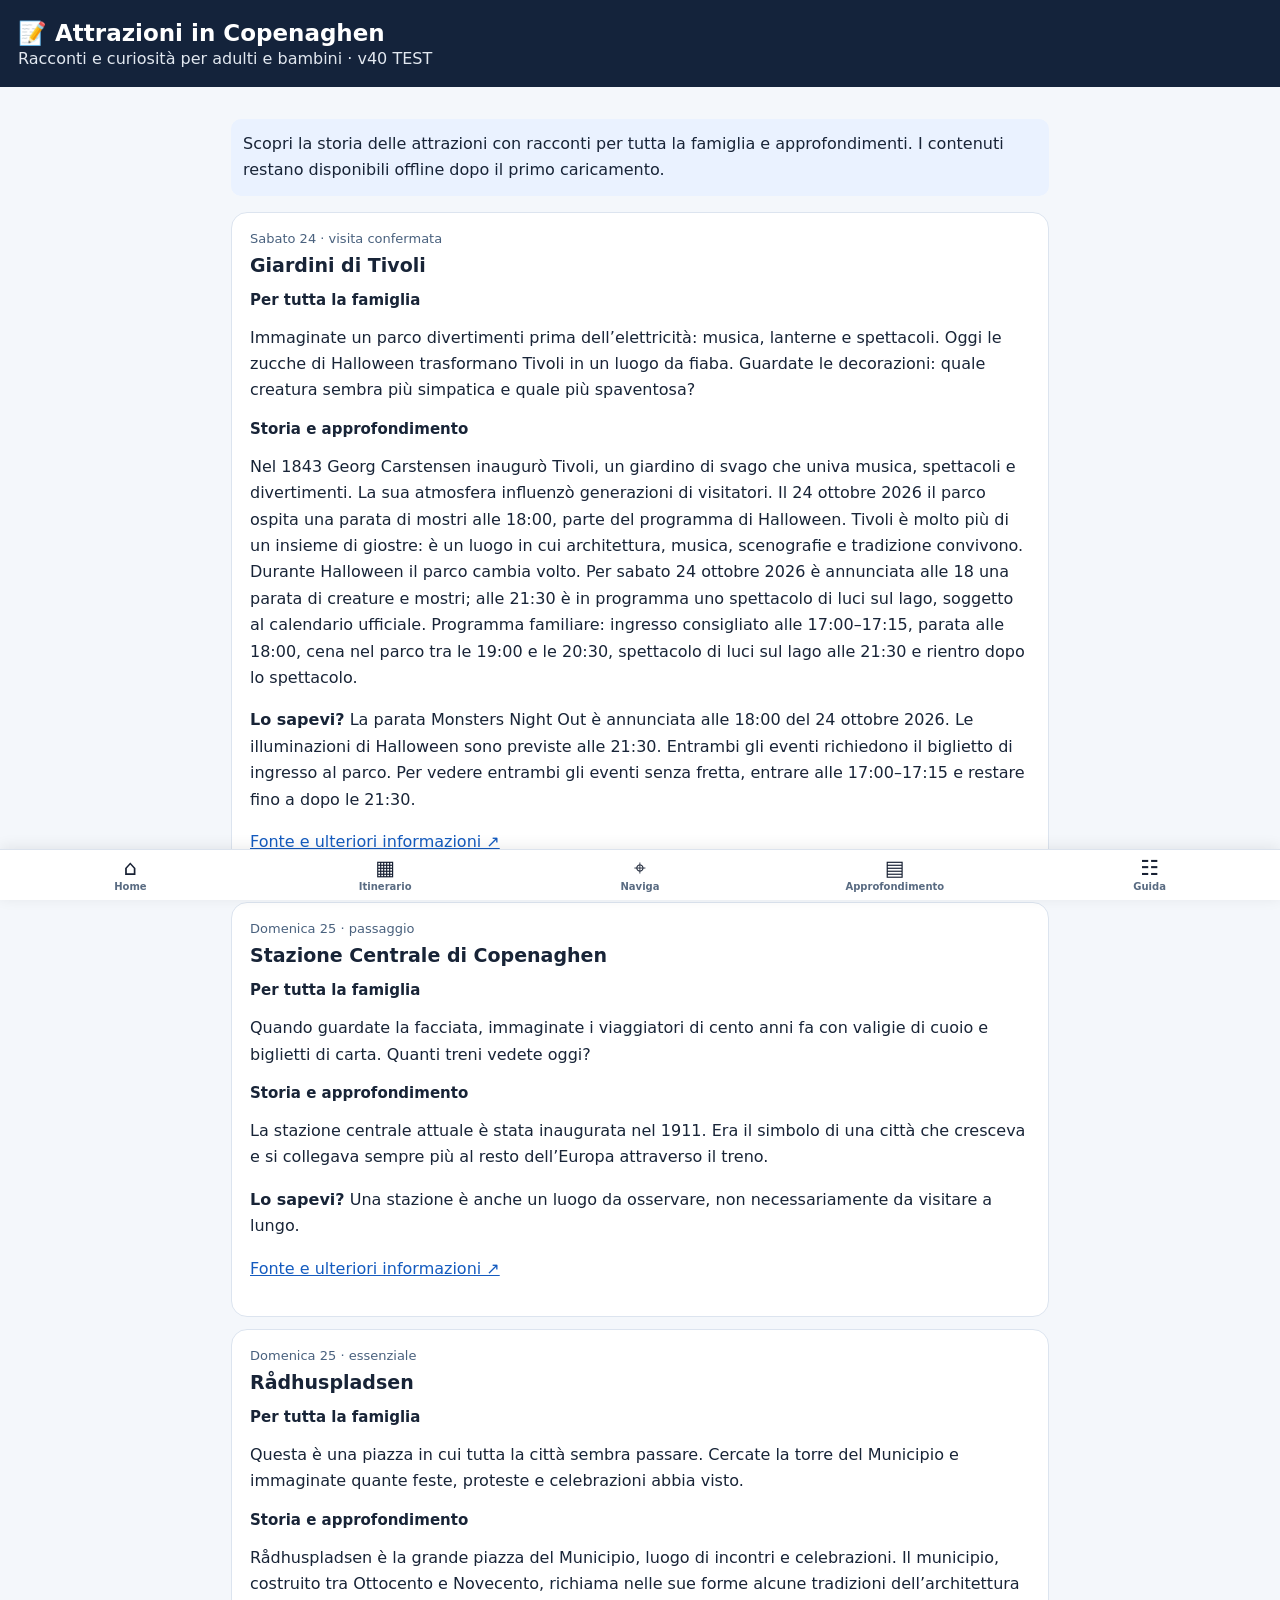
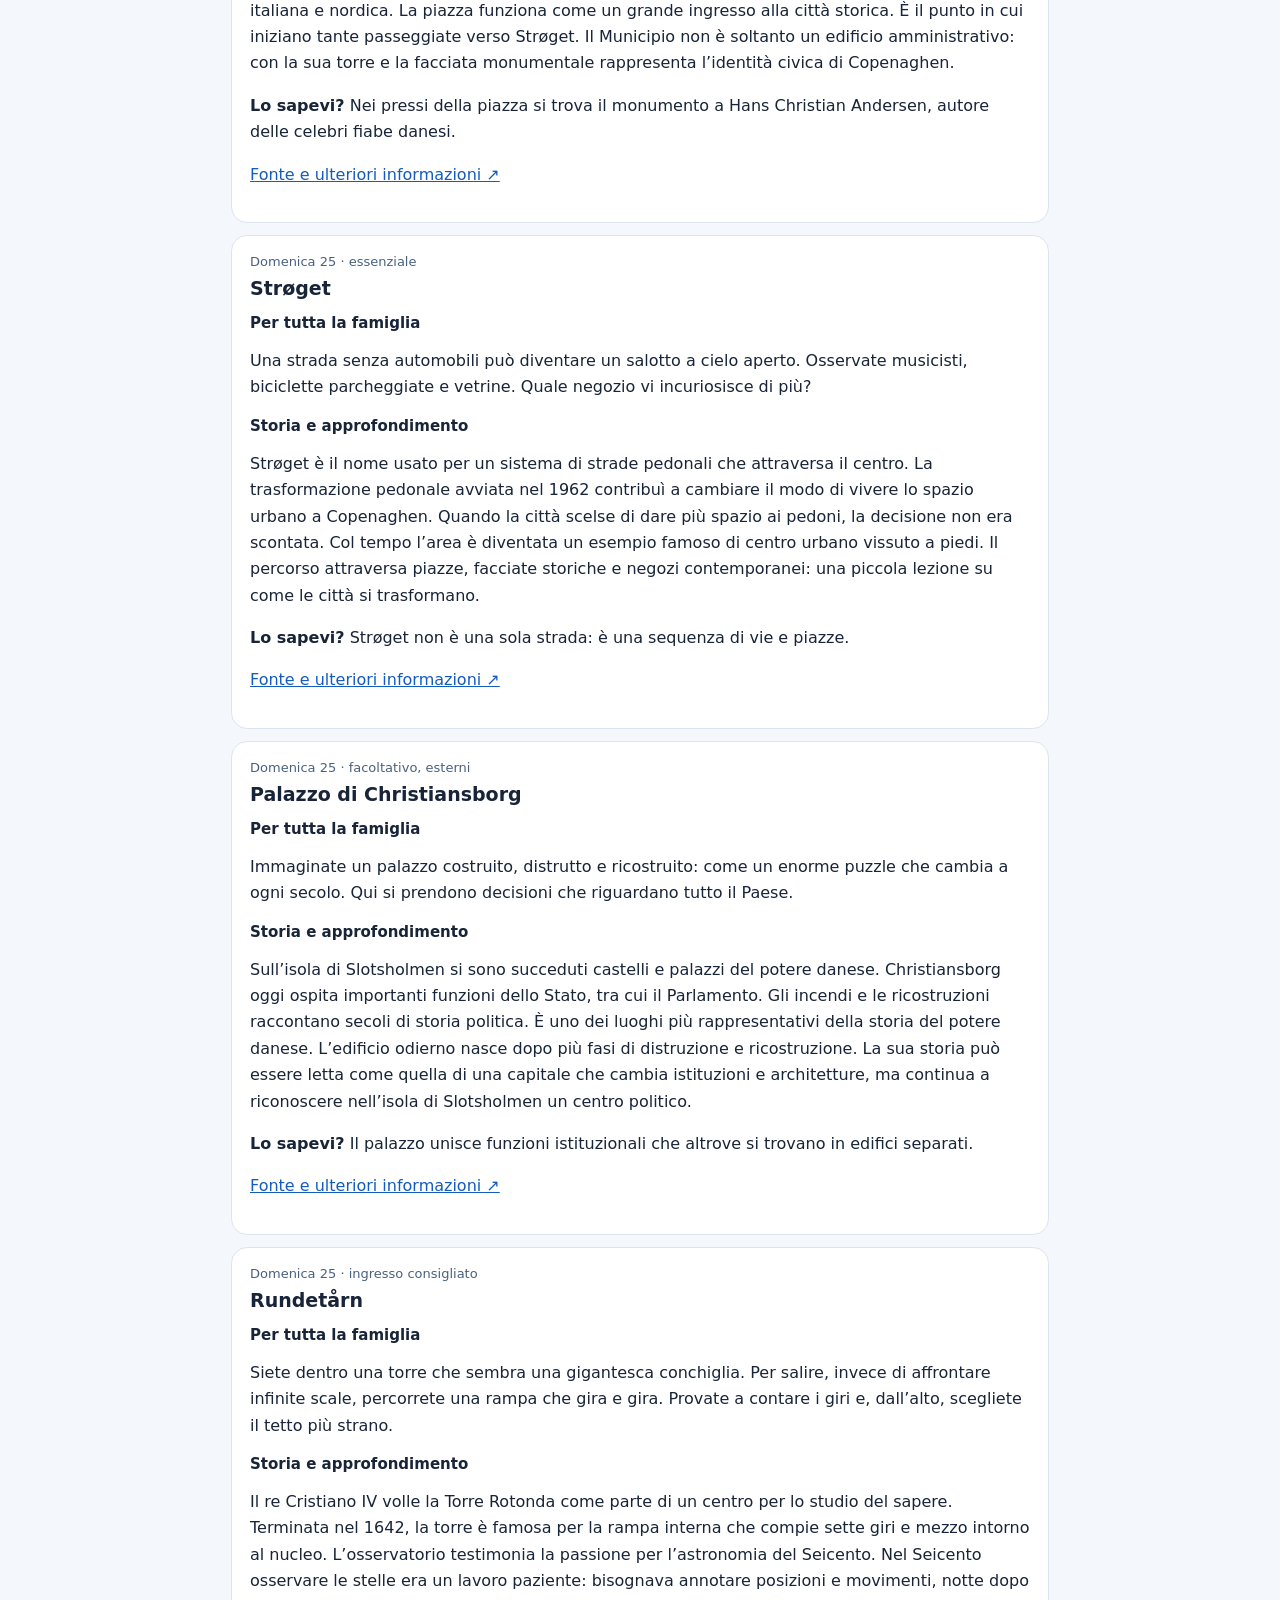
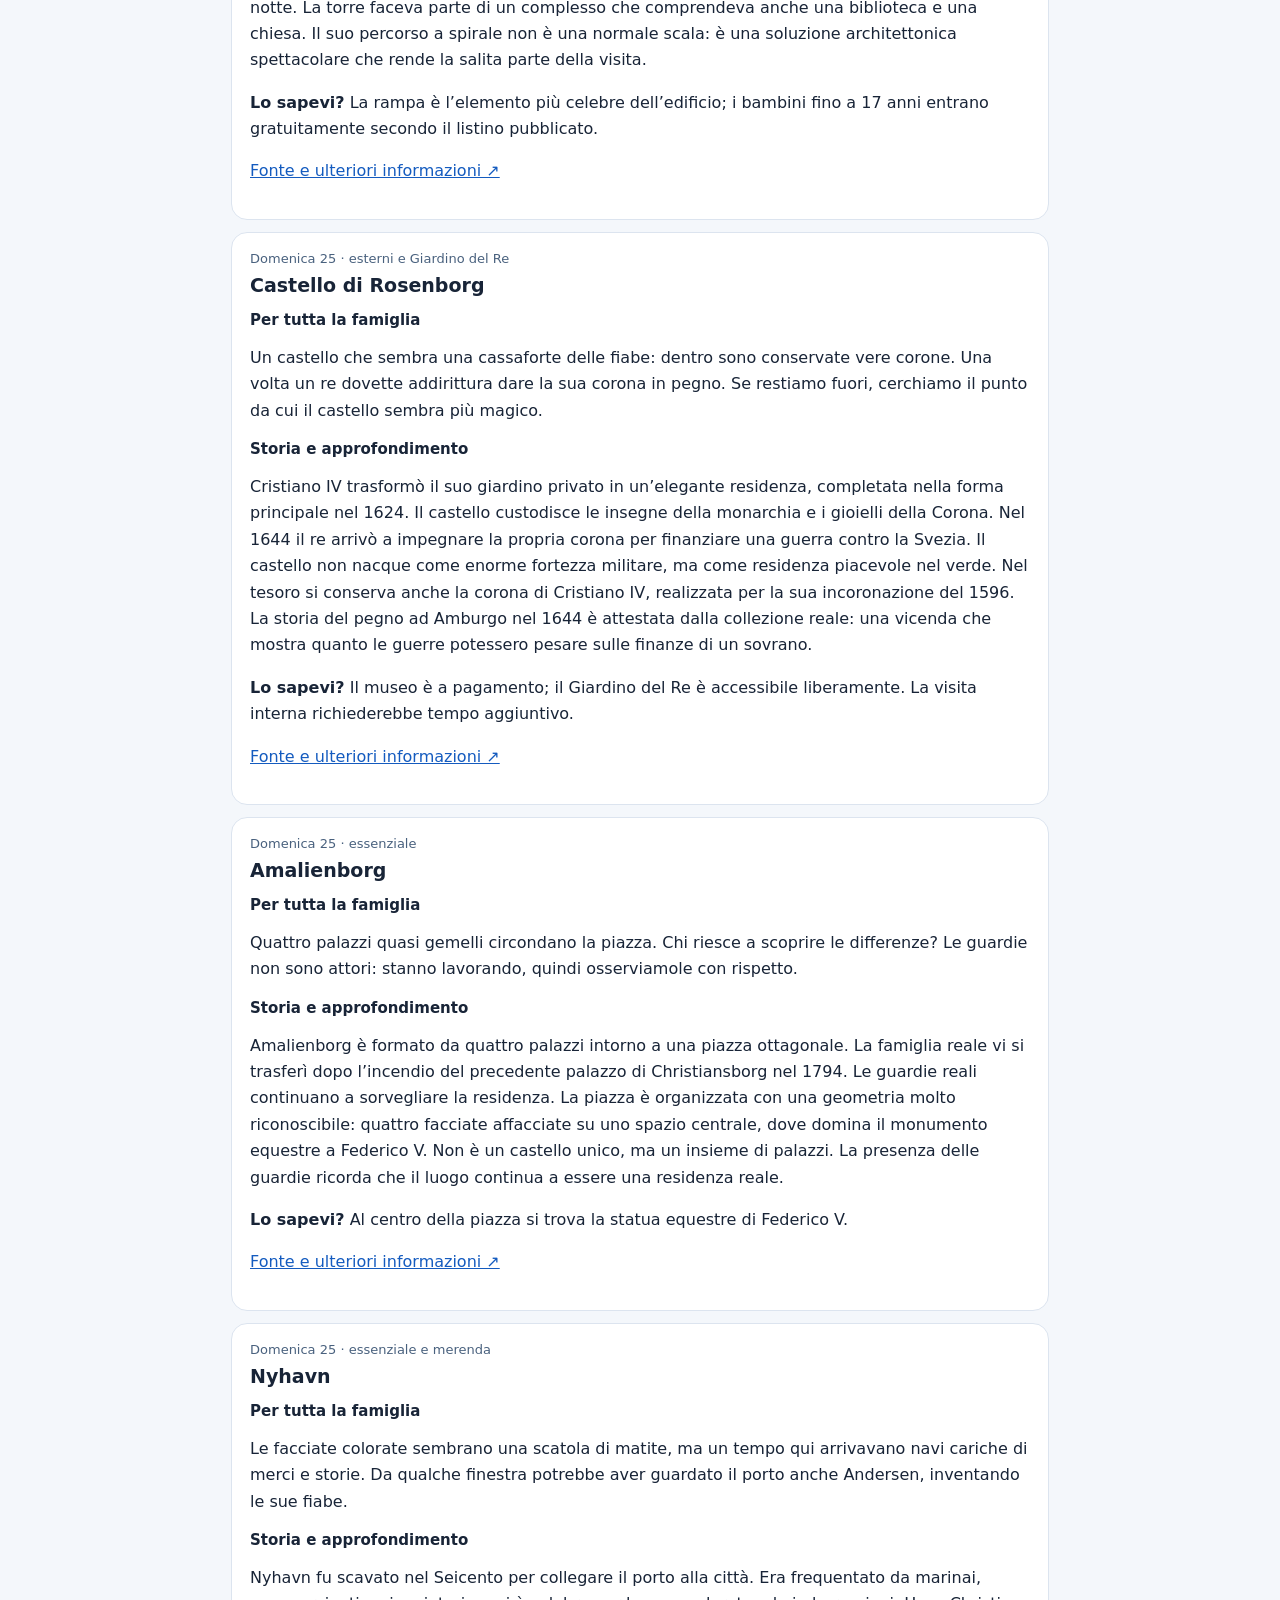
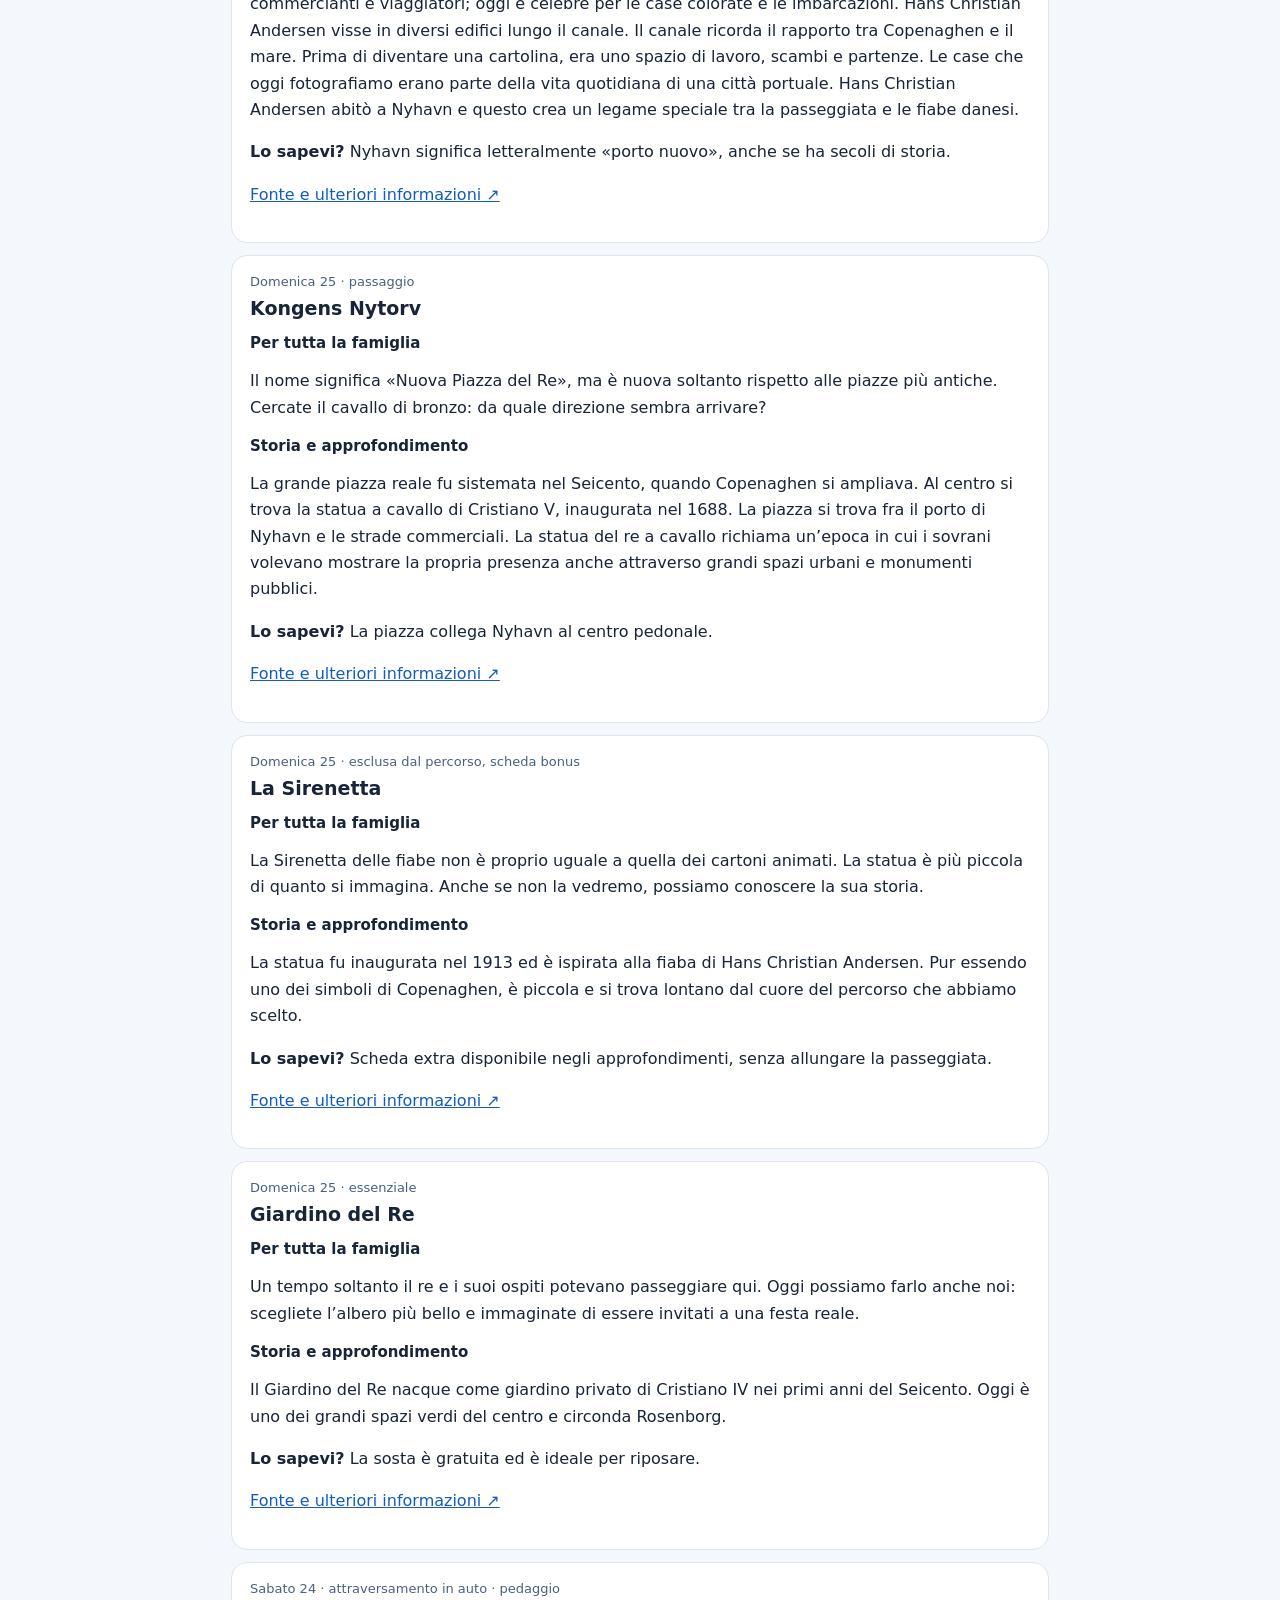
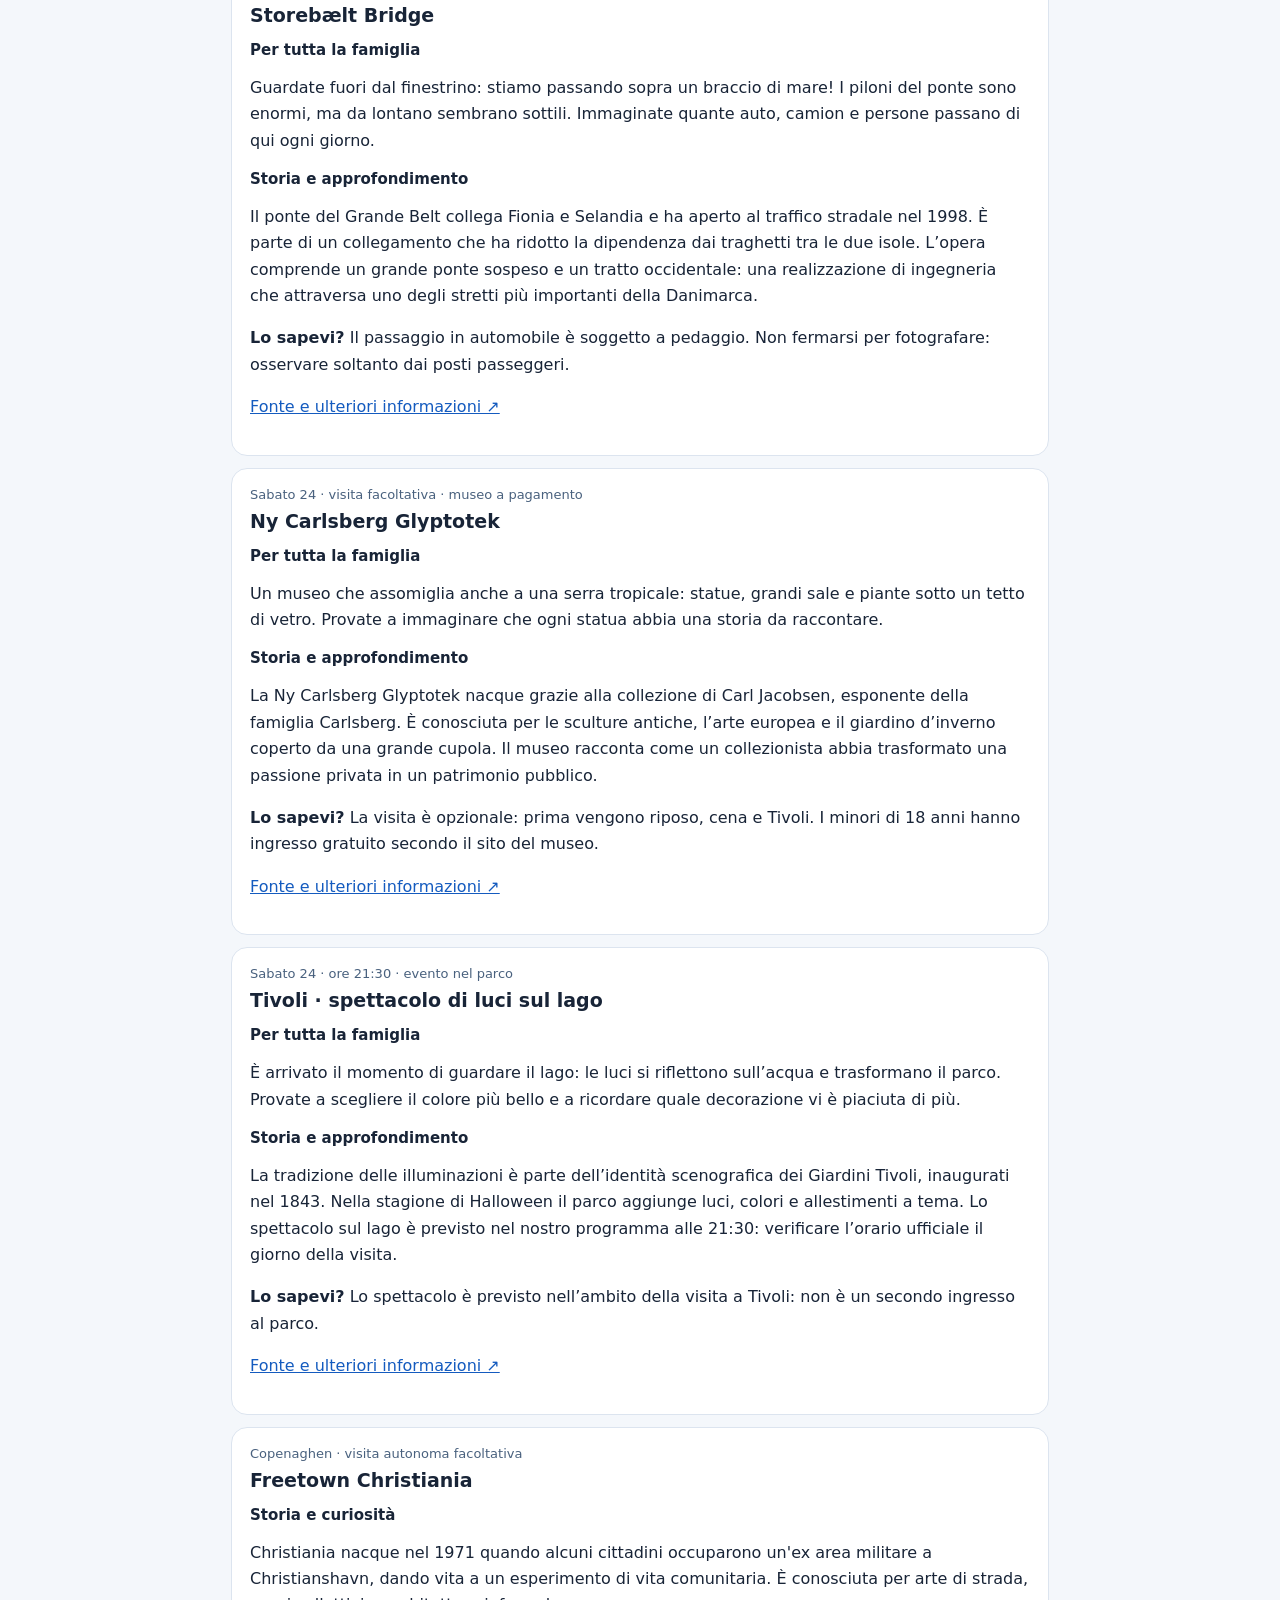
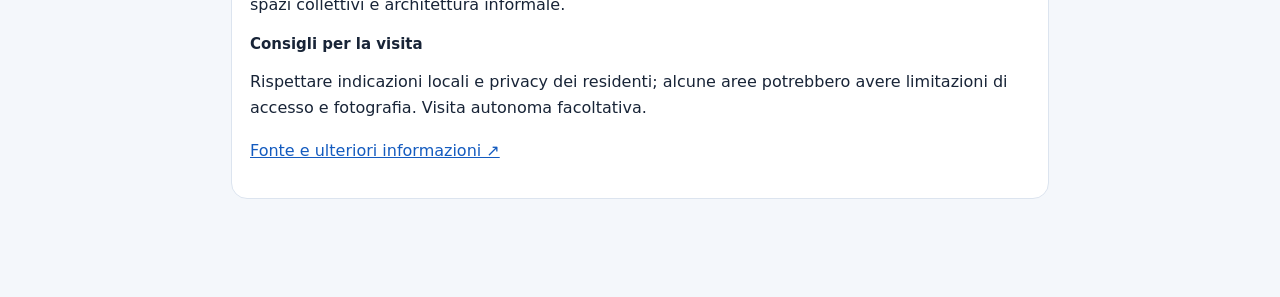
==== commit 7c7f0169: "v40 TEST use home-page notepad icon for Copenhagen attractions heading" ====
--- a/approfondimento.html
+++ b/approfondimento.html
@@ -1 +1 @@
-<!doctype html><html lang="it"><head><meta charset="utf-8"><meta name="viewport" content="width=device-width,initial-scale=1"><title>Attrazioni in Copenaghen · v40 TEST</title><link rel="stylesheet" href="theme.css"><script defer src="theme.js"></script><style>:root{font-family:system-ui,Arial,sans-serif;color:#182437;background:#f3f6fb}*{box-sizing:border-box}body{margin:0}.top{background:#14233b;color:white;padding:18px}main{max-width:850px;margin:auto;padding:16px}.card{background:white;border:1px solid #dce4ef;border-radius:16px;padding:18px;margin:12px 0;break-inside:avoid}.tag{color:#49617e;font-size:13px}h1{margin:0;font-size:23px}h2{font-size:19px;margin:8px 0}h3{font-size:15px;margin-bottom:4px}p{line-height:1.65}a{color:#145bbf}.note{background:#eaf2ff;padding:12px;border-radius:10px}article:target{outline:3px solid #f4ad42;scroll-margin-top:16px}@media print{.top,.note{display:none!important}body{background:white}.card{box-shadow:none;border:1px solid #aaa}main{max-width:none}}</style><meta name="color-scheme" content="light"><style>html{color-scheme:light!important}html,body{background-color:#f4f7fb}</style><style>/* v40 */a.navbtn,a.btn,a.action,.actions a,.actions a.secondary,a.video,button.primary,button.printbtn,.chips button,#refresh{background:#374151!important;color:#fff!important;border-color:#374151!important}</style><style id="unified-page-header">.travel-page-header{background:#14233b!important;color:#fff!important;padding:19px 18px!important;margin:0!important;border:0!important;border-radius:0!important;max-width:none!important}.travel-page-header h1{color:#fff!important;font-size:23px!important;line-height:1.3!important;margin:0!important;font-weight:750!important}.travel-page-header p,.travel-page-header .muted,.travel-page-header div{color:#e2e8f0!important}.travel-page-header p{margin:7px 0 0!important}header.top{background:#14233b!important;color:#fff!important}.travel-page-header+main{padding-top:16px!important}@media print{.travel-page-header{display:none!important}}</style></head><body><header class="top travel-page-header"><h1>📖 Attrazioni in Copenaghen</h1><div>Racconti e curiosità per adulti e bambini · v40 TEST</div></header><main><p class="note">Scopri la storia delle attrazioni con racconti per tutta la famiglia e approfondimenti. I contenuti restano disponibili offline dopo il primo caricamento.</p><article class="card" id="tappa-0" data-spot="Giardini di Tivoli"><div class="tag">Sabato 24 · visita confermata</div><h2>Giardini di Tivoli</h2><h3>Per tutta la famiglia</h3><p>Immaginate un parco divertimenti prima dell’elettricità: musica, lanterne e spettacoli. Oggi le zucche di Halloween trasformano Tivoli in un luogo da fiaba. Guardate le decorazioni: quale creatura sembra più simpatica e quale più spaventosa?</p><h3>Storia e approfondimento</h3><p>Nel 1843 Georg Carstensen inaugurò Tivoli, un giardino di svago che univa musica, spettacoli e divertimenti. La sua atmosfera influenzò generazioni di visitatori. Il 24 ottobre 2026 il parco ospita una parata di mostri alle 18:00, parte del programma di Halloween. Tivoli è molto più di un insieme di giostre: è un luogo in cui architettura, musica, scenografie e tradizione convivono. Durante Halloween il parco cambia volto. Per sabato 24 ottobre 2026 è annunciata alle 18 una parata di creature e mostri; alle 21:30 è in programma uno spettacolo di luci sul lago, soggetto al calendario ufficiale. Programma familiare: ingresso consigliato alle 17:00–17:15, parata alle 18:00, cena nel parco tra le 19:00 e le 20:30, spettacolo di luci sul lago alle 21:30 e rientro dopo lo spettacolo.</p><p><strong>Lo sapevi?</strong> La parata Monsters Night Out è annunciata alle 18:00 del 24 ottobre 2026. Le illuminazioni di Halloween sono previste alle 21:30. Entrambi gli eventi richiedono il biglietto di ingresso al parco. Per vedere entrambi gli eventi senza fretta, entrare alle 17:00–17:15 e restare fino a dopo le 21:30.</p><p><a target="_blank" rel="noopener" href="https://www.tivoli.dk/en/programme/events/monsters-night-out">Fonte e ulteriori informazioni ↗</a></p></article><article class="card" id="tappa-1" data-spot="Stazione Centrale di Copenaghen"><div class="tag">Domenica 25 · passaggio</div><h2>Stazione Centrale di Copenaghen</h2><h3>Per tutta la famiglia</h3><p>Quando guardate la facciata, immaginate i viaggiatori di cento anni fa con valigie di cuoio e biglietti di carta. Quanti treni vedete oggi?</p><h3>Storia e approfondimento</h3><p>La stazione centrale attuale è stata inaugurata nel 1911. Era il simbolo di una città che cresceva e si collegava sempre più al resto dell’Europa attraverso il treno. </p><p><strong>Lo sapevi?</strong> Una stazione è anche un luogo da osservare, non necessariamente da visitare a lungo.</p><p><a target="_blank" rel="noopener" href="https://www.visitcopenhagen.com/">Fonte e ulteriori informazioni ↗</a></p></article><article class="card" id="tappa-2" data-spot="Rådhuspladsen"><div class="tag">Domenica 25 · essenziale</div><h2>Rådhuspladsen</h2><h3>Per tutta la famiglia</h3><p>Questa è una piazza in cui tutta la città sembra passare. Cercate la torre del Municipio e immaginate quante feste, proteste e celebrazioni abbia visto.</p><h3>Storia e approfondimento</h3><p>Rådhuspladsen è la grande piazza del Municipio, luogo di incontri e celebrazioni. Il municipio, costruito tra Ottocento e Novecento, richiama nelle sue forme alcune tradizioni dell’architettura italiana e nordica. La piazza funziona come un grande ingresso alla città storica. È il punto in cui iniziano tante passeggiate verso Strøget. Il Municipio non è soltanto un edificio amministrativo: con la sua torre e la facciata monumentale rappresenta l’identità civica di Copenaghen.</p><p><strong>Lo sapevi?</strong> Nei pressi della piazza si trova il monumento a Hans Christian Andersen, autore delle celebri fiabe danesi.</p><p><a target="_blank" rel="noopener" href="https://www.visitcopenhagen.com/">Fonte e ulteriori informazioni ↗</a></p></article><article class="card" id="tappa-3" data-spot="Strøget"><div class="tag">Domenica 25 · essenziale</div><h2>Strøget</h2><h3>Per tutta la famiglia</h3><p>Una strada senza automobili può diventare un salotto a cielo aperto. Osservate musicisti, biciclette parcheggiate e vetrine. Quale negozio vi incuriosisce di più?</p><h3>Storia e approfondimento</h3><p>Strøget è il nome usato per un sistema di strade pedonali che attraversa il centro. La trasformazione pedonale avviata nel 1962 contribuì a cambiare il modo di vivere lo spazio urbano a Copenaghen. Quando la città scelse di dare più spazio ai pedoni, la decisione non era scontata. Col tempo l’area è diventata un esempio famoso di centro urbano vissuto a piedi. Il percorso attraversa piazze, facciate storiche e negozi contemporanei: una piccola lezione su come le città si trasformano.</p><p><strong>Lo sapevi?</strong> Strøget non è una sola strada: è una sequenza di vie e piazze.</p><p><a target="_blank" rel="noopener" href="https://www.visitcopenhagen.com/">Fonte e ulteriori informazioni ↗</a></p></article><article class="card" id="tappa-4" data-spot="Palazzo di Christiansborg"><div class="tag">Domenica 25 · facoltativo, esterni</div><h2>Palazzo di Christiansborg</h2><h3>Per tutta la famiglia</h3><p>Immaginate un palazzo costruito, distrutto e ricostruito: come un enorme puzzle che cambia a ogni secolo. Qui si prendono decisioni che riguardano tutto il Paese.</p><h3>Storia e approfondimento</h3><p>Sull’isola di Slotsholmen si sono succeduti castelli e palazzi del potere danese. Christiansborg oggi ospita importanti funzioni dello Stato, tra cui il Parlamento. Gli incendi e le ricostruzioni raccontano secoli di storia politica. È uno dei luoghi più rappresentativi della storia del potere danese. L’edificio odierno nasce dopo più fasi di distruzione e ricostruzione. La sua storia può essere letta come quella di una capitale che cambia istituzioni e architetture, ma continua a riconoscere nell’isola di Slotsholmen un centro politico.</p><p><strong>Lo sapevi?</strong> Il palazzo unisce funzioni istituzionali che altrove si trovano in edifici separati.</p><p><a target="_blank" rel="noopener" href="https://www.christiansborg.dk/">Fonte e ulteriori informazioni ↗</a></p></article><article class="card" id="tappa-5" data-spot="Rundetårn"><div class="tag">Domenica 25 · ingresso consigliato</div><h2>Rundetårn</h2><h3>Per tutta la famiglia</h3><p>Siete dentro una torre che sembra una gigantesca conchiglia. Per salire, invece di affrontare infinite scale, percorrete una rampa che gira e gira. Provate a contare i giri e, dall’alto, scegliete il tetto più strano.</p><h3>Storia e approfondimento</h3><p>Il re Cristiano IV volle la Torre Rotonda come parte di un centro per lo studio del sapere. Terminata nel 1642, la torre è famosa per la rampa interna che compie sette giri e mezzo intorno al nucleo. L’osservatorio testimonia la passione per l’astronomia del Seicento. Nel Seicento osservare le stelle era un lavoro paziente: bisognava annotare posizioni e movimenti, notte dopo notte. La torre faceva parte di un complesso che comprendeva anche una biblioteca e una chiesa. Il suo percorso a spirale non è una normale scala: è una soluzione architettonica spettacolare che rende la salita parte della visita.</p><p><strong>Lo sapevi?</strong> La rampa è l’elemento più celebre dell’edificio; i bambini fino a 17 anni entrano gratuitamente secondo il listino pubblicato.</p><p><a target="_blank" rel="noopener" href="https://www.rundetaarn.dk/en/intro/the-spiral-ramp/">Fonte e ulteriori informazioni ↗</a></p></article><article class="card" id="tappa-6" data-spot="Castello di Rosenborg"><div class="tag">Domenica 25 · esterni e Giardino del Re</div><h2>Castello di Rosenborg</h2><h3>Per tutta la famiglia</h3><p>Un castello che sembra una cassaforte delle fiabe: dentro sono conservate vere corone. Una volta un re dovette addirittura dare la sua corona in pegno. Se restiamo fuori, cerchiamo il punto da cui il castello sembra più magico.</p><h3>Storia e approfondimento</h3><p>Cristiano IV trasformò il suo giardino privato in un’elegante residenza, completata nella forma principale nel 1624. Il castello custodisce le insegne della monarchia e i gioielli della Corona. Nel 1644 il re arrivò a impegnare la propria corona per finanziare una guerra contro la Svezia. Il castello non nacque come enorme fortezza militare, ma come residenza piacevole nel verde. Nel tesoro si conserva anche la corona di Cristiano IV, realizzata per la sua incoronazione del 1596. La storia del pegno ad Amburgo nel 1644 è attestata dalla collezione reale: una vicenda che mostra quanto le guerre potessero pesare sulle finanze di un sovrano.</p><p><strong>Lo sapevi?</strong> Il museo è a pagamento; il Giardino del Re è accessibile liberamente. La visita interna richiederebbe tempo aggiuntivo.</p><p><a target="_blank" rel="noopener" href="https://denkongeligesamling.dk/en/rosenborg/">Fonte e ulteriori informazioni ↗</a></p></article><article class="card" id="tappa-7" data-spot="Amalienborg"><div class="tag">Domenica 25 · essenziale</div><h2>Amalienborg</h2><h3>Per tutta la famiglia</h3><p>Quattro palazzi quasi gemelli circondano la piazza. Chi riesce a scoprire le differenze? Le guardie non sono attori: stanno lavorando, quindi osserviamole con rispetto.</p><h3>Storia e approfondimento</h3><p>Amalienborg è formato da quattro palazzi intorno a una piazza ottagonale. La famiglia reale vi si trasferì dopo l’incendio del precedente palazzo di Christiansborg nel 1794. Le guardie reali continuano a sorvegliare la residenza. La piazza è organizzata con una geometria molto riconoscibile: quattro facciate affacciate su uno spazio centrale, dove domina il monumento equestre a Federico V. Non è un castello unico, ma un insieme di palazzi. La presenza delle guardie ricorda che il luogo continua a essere una residenza reale.</p><p><strong>Lo sapevi?</strong> Al centro della piazza si trova la statua equestre di Federico V.</p><p><a target="_blank" rel="noopener" href="https://denkongeligesamling.dk/en/amalienborg/">Fonte e ulteriori informazioni ↗</a></p></article><article class="card" id="tappa-8" data-spot="Nyhavn"><div class="tag">Domenica 25 · essenziale e merenda</div><h2>Nyhavn</h2><h3>Per tutta la famiglia</h3><p>Le facciate colorate sembrano una scatola di matite, ma un tempo qui arrivavano navi cariche di merci e storie. Da qualche finestra potrebbe aver guardato il porto anche Andersen, inventando le sue fiabe.</p><h3>Storia e approfondimento</h3><p>Nyhavn fu scavato nel Seicento per collegare il porto alla città. Era frequentato da marinai, commercianti e viaggiatori; oggi è celebre per le case colorate e le imbarcazioni. Hans Christian Andersen visse in diversi edifici lungo il canale. Il canale ricorda il rapporto tra Copenaghen e il mare. Prima di diventare una cartolina, era uno spazio di lavoro, scambi e partenze. Le case che oggi fotografiamo erano parte della vita quotidiana di una città portuale. Hans Christian Andersen abitò a Nyhavn e questo crea un legame speciale tra la passeggiata e le fiabe danesi.</p><p><strong>Lo sapevi?</strong> Nyhavn significa letteralmente «porto nuovo», anche se ha secoli di storia.</p><p><a target="_blank" rel="noopener" href="https://www.visitcopenhagen.com/">Fonte e ulteriori informazioni ↗</a></p></article><article class="card" id="tappa-9" data-spot="Kongens Nytorv"><div class="tag">Domenica 25 · passaggio</div><h2>Kongens Nytorv</h2><h3>Per tutta la famiglia</h3><p>Il nome significa «Nuova Piazza del Re», ma è nuova soltanto rispetto alle piazze più antiche. Cercate il cavallo di bronzo: da quale direzione sembra arrivare?</p><h3>Storia e approfondimento</h3><p>La grande piazza reale fu sistemata nel Seicento, quando Copenaghen si ampliava. Al centro si trova la statua a cavallo di Cristiano V, inaugurata nel 1688. La piazza si trova fra il porto di Nyhavn e le strade commerciali. La statua del re a cavallo richiama un’epoca in cui i sovrani volevano mostrare la propria presenza anche attraverso grandi spazi urbani e monumenti pubblici.</p><p><strong>Lo sapevi?</strong> La piazza collega Nyhavn al centro pedonale.</p><p><a target="_blank" rel="noopener" href="https://www.visitcopenhagen.com/">Fonte e ulteriori informazioni ↗</a></p></article><article class="card" id="tappa-10" data-spot="La Sirenetta"><div class="tag">Domenica 25 · esclusa dal percorso, scheda bonus</div><h2>La Sirenetta</h2><h3>Per tutta la famiglia</h3><p>La Sirenetta delle fiabe non è proprio uguale a quella dei cartoni animati. La statua è più piccola di quanto si immagina. Anche se non la vedremo, possiamo conoscere la sua storia.</p><h3>Storia e approfondimento</h3><p>La statua fu inaugurata nel 1913 ed è ispirata alla fiaba di Hans Christian Andersen. Pur essendo uno dei simboli di Copenaghen, è piccola e si trova lontano dal cuore del percorso che abbiamo scelto. </p><p><strong>Lo sapevi?</strong> Scheda extra disponibile negli approfondimenti, senza allungare la passeggiata.</p><p><a target="_blank" rel="noopener" href="https://www.visitcopenhagen.com/">Fonte e ulteriori informazioni ↗</a></p></article><article class="card" id="tappa-11" data-spot="Giardino del Re"><div class="tag">Domenica 25 · essenziale</div><h2>Giardino del Re</h2><h3>Per tutta la famiglia</h3><p>Un tempo soltanto il re e i suoi ospiti potevano passeggiare qui. Oggi possiamo farlo anche noi: scegliete l’albero più bello e immaginate di essere invitati a una festa reale.</p><h3>Storia e approfondimento</h3><p>Il Giardino del Re nacque come giardino privato di Cristiano IV nei primi anni del Seicento. Oggi è uno dei grandi spazi verdi del centro e circonda Rosenborg. </p><p><strong>Lo sapevi?</strong> La sosta è gratuita ed è ideale per riposare.</p><p><a target="_blank" rel="noopener" href="https://denkongeligesamling.dk/en/rosenborg/">Fonte e ulteriori informazioni ↗</a></p></article><article class="card" id="tappa-12" data-spot="Storebælt Bridge"><div class="tag">Sabato 24 · attraversamento in auto · pedaggio</div><h2>Storebælt Bridge</h2><h3>Per tutta la famiglia</h3><p>Guardate fuori dal finestrino: stiamo passando sopra un braccio di mare! I piloni del ponte sono enormi, ma da lontano sembrano sottili. Immaginate quante auto, camion e persone passano di qui ogni giorno.</p><h3>Storia e approfondimento</h3><p>Il ponte del Grande Belt collega Fionia e Selandia e ha aperto al traffico stradale nel 1998. È parte di un collegamento che ha ridotto la dipendenza dai traghetti tra le due isole. L’opera comprende un grande ponte sospeso e un tratto occidentale: una realizzazione di ingegneria che attraversa uno degli stretti più importanti della Danimarca.</p><p><strong>Lo sapevi?</strong> Il passaggio in automobile è soggetto a pedaggio. Non fermarsi per fotografare: osservare soltanto dai posti passeggeri.</p><p><a target="_blank" rel="noopener" href="https://www.storebaelt.dk/en/">Fonte e ulteriori informazioni ↗</a></p></article><article class="card" id="tappa-13" data-spot="Ny Carlsberg Glyptotek"><div class="tag">Sabato 24 · visita facoltativa · museo a pagamento</div><h2>Ny Carlsberg Glyptotek</h2><h3>Per tutta la famiglia</h3><p>Un museo che assomiglia anche a una serra tropicale: statue, grandi sale e piante sotto un tetto di vetro. Provate a immaginare che ogni statua abbia una storia da raccontare.</p><h3>Storia e approfondimento</h3><p>La Ny Carlsberg Glyptotek nacque grazie alla collezione di Carl Jacobsen, esponente della famiglia Carlsberg. È conosciuta per le sculture antiche, l’arte europea e il giardino d’inverno coperto da una grande cupola. Il museo racconta come un collezionista abbia trasformato una passione privata in un patrimonio pubblico.</p><p><strong>Lo sapevi?</strong> La visita è opzionale: prima vengono riposo, cena e Tivoli. I minori di 18 anni hanno ingresso gratuito secondo il sito del museo.</p><p><a target="_blank" rel="noopener" href="https://glyptoteket.com/visit/visit-with-children">Fonte e ulteriori informazioni ↗</a></p></article><article class="card" id="tappa-14" data-spot="Tivoli · spettacolo di luci sul lago"><div class="tag">Sabato 24 · ore 21:30 · evento nel parco</div><h2>Tivoli · spettacolo di luci sul lago</h2><h3>Per tutta la famiglia</h3><p>È arrivato il momento di guardare il lago: le luci si riflettono sull’acqua e trasformano il parco. Provate a scegliere il colore più bello e a ricordare quale decorazione vi è piaciuta di più.</p><h3>Storia e approfondimento</h3><p>La tradizione delle illuminazioni è parte dell’identità scenografica dei Giardini Tivoli, inaugurati nel 1843. Nella stagione di Halloween il parco aggiunge luci, colori e allestimenti a tema. Lo spettacolo sul lago è previsto nel nostro programma alle 21:30: verificare l’orario ufficiale il giorno della visita.</p><p><strong>Lo sapevi?</strong> Lo spettacolo è previsto nell’ambito della visita a Tivoli: non è un secondo ingresso al parco.</p><p><a target="_blank" rel="noopener" href="https://www.tivoli.dk/en/opening-hours-and-seasons/halloween-in-tivoli">Fonte e ulteriori informazioni ↗</a></p></article><article class="card" id="christiania"><div class="tag">Copenaghen · visita autonoma facoltativa</div><h2>Freetown Christiania</h2><h3>Storia e curiosità</h3><p>Christiania nacque nel 1971 quando alcuni cittadini occuparono un'ex area militare a Christianshavn, dando vita a un esperimento di vita comunitaria. È conosciuta per arte di strada, spazi collettivi e architettura informale.</p><h3>Consigli per la visita</h3><p>Rispettare indicazioni locali e privacy dei residenti; alcune aree potrebbero avere limitazioni di accesso e fotografia. Visita autonoma facoltativa.</p><p><a target="_blank" rel="noopener" href="https://www.christiania.org/">Fonte e ulteriori informazioni ↗</a></p></article></main><script>(function(){const spot=new URLSearchParams(location.search).get('spot');if(spot){const el=[...document.querySelectorAll('[data-spot]')].find(e=>e.dataset.spot===spot);if(el){requestAnimationFrame(()=>{el.scrollIntoView({block:'start'});el.style.outline='3px solid #f4ad42'})}}if('serviceWorker' in navigator&&location.protocol.startsWith('http'))navigator.serviceWorker.register('./sw.js').catch(()=>{});})();</script></body></html>+<!doctype html><html lang="it"><head><meta charset="utf-8"><meta name="viewport" content="width=device-width,initial-scale=1"><title>Attrazioni in Copenaghen · v40 TEST</title><link rel="stylesheet" href="theme.css"><script defer src="theme.js"></script><style>:root{font-family:system-ui,Arial,sans-serif;color:#182437;background:#f3f6fb}*{box-sizing:border-box}body{margin:0}.top{background:#14233b;color:white;padding:18px}main{max-width:850px;margin:auto;padding:16px}.card{background:white;border:1px solid #dce4ef;border-radius:16px;padding:18px;margin:12px 0;break-inside:avoid}.tag{color:#49617e;font-size:13px}h1{margin:0;font-size:23px}h2{font-size:19px;margin:8px 0}h3{font-size:15px;margin-bottom:4px}p{line-height:1.65}a{color:#145bbf}.note{background:#eaf2ff;padding:12px;border-radius:10px}article:target{outline:3px solid #f4ad42;scroll-margin-top:16px}@media print{.top,.note{display:none!important}body{background:white}.card{box-shadow:none;border:1px solid #aaa}main{max-width:none}}</style><meta name="color-scheme" content="light"><style>html{color-scheme:light!important}html,body{background-color:#f4f7fb}</style><style>/* v40 */a.navbtn,a.btn,a.action,.actions a,.actions a.secondary,a.video,button.primary,button.printbtn,.chips button,#refresh{background:#374151!important;color:#fff!important;border-color:#374151!important}</style><style id="unified-page-header">.travel-page-header{background:#14233b!important;color:#fff!important;padding:19px 18px!important;margin:0!important;border:0!important;border-radius:0!important;max-width:none!important}.travel-page-header h1{color:#fff!important;font-size:23px!important;line-height:1.3!important;margin:0!important;font-weight:750!important}.travel-page-header p,.travel-page-header .muted,.travel-page-header div{color:#e2e8f0!important}.travel-page-header p{margin:7px 0 0!important}header.top{background:#14233b!important;color:#fff!important}.travel-page-header+main{padding-top:16px!important}@media print{.travel-page-header{display:none!important}}</style></head><body><header class="top travel-page-header"><h1>📝 Attrazioni in Copenaghen</h1><div>Racconti e curiosità per adulti e bambini · v40 TEST</div></header><main><p class="note">Scopri la storia delle attrazioni con racconti per tutta la famiglia e approfondimenti. I contenuti restano disponibili offline dopo il primo caricamento.</p><article class="card" id="tappa-0" data-spot="Giardini di Tivoli"><div class="tag">Sabato 24 · visita confermata</div><h2>Giardini di Tivoli</h2><h3>Per tutta la famiglia</h3><p>Immaginate un parco divertimenti prima dell’elettricità: musica, lanterne e spettacoli. Oggi le zucche di Halloween trasformano Tivoli in un luogo da fiaba. Guardate le decorazioni: quale creatura sembra più simpatica e quale più spaventosa?</p><h3>Storia e approfondimento</h3><p>Nel 1843 Georg Carstensen inaugurò Tivoli, un giardino di svago che univa musica, spettacoli e divertimenti. La sua atmosfera influenzò generazioni di visitatori. Il 24 ottobre 2026 il parco ospita una parata di mostri alle 18:00, parte del programma di Halloween. Tivoli è molto più di un insieme di giostre: è un luogo in cui architettura, musica, scenografie e tradizione convivono. Durante Halloween il parco cambia volto. Per sabato 24 ottobre 2026 è annunciata alle 18 una parata di creature e mostri; alle 21:30 è in programma uno spettacolo di luci sul lago, soggetto al calendario ufficiale. Programma familiare: ingresso consigliato alle 17:00–17:15, parata alle 18:00, cena nel parco tra le 19:00 e le 20:30, spettacolo di luci sul lago alle 21:30 e rientro dopo lo spettacolo.</p><p><strong>Lo sapevi?</strong> La parata Monsters Night Out è annunciata alle 18:00 del 24 ottobre 2026. Le illuminazioni di Halloween sono previste alle 21:30. Entrambi gli eventi richiedono il biglietto di ingresso al parco. Per vedere entrambi gli eventi senza fretta, entrare alle 17:00–17:15 e restare fino a dopo le 21:30.</p><p><a target="_blank" rel="noopener" href="https://www.tivoli.dk/en/programme/events/monsters-night-out">Fonte e ulteriori informazioni ↗</a></p></article><article class="card" id="tappa-1" data-spot="Stazione Centrale di Copenaghen"><div class="tag">Domenica 25 · passaggio</div><h2>Stazione Centrale di Copenaghen</h2><h3>Per tutta la famiglia</h3><p>Quando guardate la facciata, immaginate i viaggiatori di cento anni fa con valigie di cuoio e biglietti di carta. Quanti treni vedete oggi?</p><h3>Storia e approfondimento</h3><p>La stazione centrale attuale è stata inaugurata nel 1911. Era il simbolo di una città che cresceva e si collegava sempre più al resto dell’Europa attraverso il treno. </p><p><strong>Lo sapevi?</strong> Una stazione è anche un luogo da osservare, non necessariamente da visitare a lungo.</p><p><a target="_blank" rel="noopener" href="https://www.visitcopenhagen.com/">Fonte e ulteriori informazioni ↗</a></p></article><article class="card" id="tappa-2" data-spot="Rådhuspladsen"><div class="tag">Domenica 25 · essenziale</div><h2>Rådhuspladsen</h2><h3>Per tutta la famiglia</h3><p>Questa è una piazza in cui tutta la città sembra passare. Cercate la torre del Municipio e immaginate quante feste, proteste e celebrazioni abbia visto.</p><h3>Storia e approfondimento</h3><p>Rådhuspladsen è la grande piazza del Municipio, luogo di incontri e celebrazioni. Il municipio, costruito tra Ottocento e Novecento, richiama nelle sue forme alcune tradizioni dell’architettura italiana e nordica. La piazza funziona come un grande ingresso alla città storica. È il punto in cui iniziano tante passeggiate verso Strøget. Il Municipio non è soltanto un edificio amministrativo: con la sua torre e la facciata monumentale rappresenta l’identità civica di Copenaghen.</p><p><strong>Lo sapevi?</strong> Nei pressi della piazza si trova il monumento a Hans Christian Andersen, autore delle celebri fiabe danesi.</p><p><a target="_blank" rel="noopener" href="https://www.visitcopenhagen.com/">Fonte e ulteriori informazioni ↗</a></p></article><article class="card" id="tappa-3" data-spot="Strøget"><div class="tag">Domenica 25 · essenziale</div><h2>Strøget</h2><h3>Per tutta la famiglia</h3><p>Una strada senza automobili può diventare un salotto a cielo aperto. Osservate musicisti, biciclette parcheggiate e vetrine. Quale negozio vi incuriosisce di più?</p><h3>Storia e approfondimento</h3><p>Strøget è il nome usato per un sistema di strade pedonali che attraversa il centro. La trasformazione pedonale avviata nel 1962 contribuì a cambiare il modo di vivere lo spazio urbano a Copenaghen. Quando la città scelse di dare più spazio ai pedoni, la decisione non era scontata. Col tempo l’area è diventata un esempio famoso di centro urbano vissuto a piedi. Il percorso attraversa piazze, facciate storiche e negozi contemporanei: una piccola lezione su come le città si trasformano.</p><p><strong>Lo sapevi?</strong> Strøget non è una sola strada: è una sequenza di vie e piazze.</p><p><a target="_blank" rel="noopener" href="https://www.visitcopenhagen.com/">Fonte e ulteriori informazioni ↗</a></p></article><article class="card" id="tappa-4" data-spot="Palazzo di Christiansborg"><div class="tag">Domenica 25 · facoltativo, esterni</div><h2>Palazzo di Christiansborg</h2><h3>Per tutta la famiglia</h3><p>Immaginate un palazzo costruito, distrutto e ricostruito: come un enorme puzzle che cambia a ogni secolo. Qui si prendono decisioni che riguardano tutto il Paese.</p><h3>Storia e approfondimento</h3><p>Sull’isola di Slotsholmen si sono succeduti castelli e palazzi del potere danese. Christiansborg oggi ospita importanti funzioni dello Stato, tra cui il Parlamento. Gli incendi e le ricostruzioni raccontano secoli di storia politica. È uno dei luoghi più rappresentativi della storia del potere danese. L’edificio odierno nasce dopo più fasi di distruzione e ricostruzione. La sua storia può essere letta come quella di una capitale che cambia istituzioni e architetture, ma continua a riconoscere nell’isola di Slotsholmen un centro politico.</p><p><strong>Lo sapevi?</strong> Il palazzo unisce funzioni istituzionali che altrove si trovano in edifici separati.</p><p><a target="_blank" rel="noopener" href="https://www.christiansborg.dk/">Fonte e ulteriori informazioni ↗</a></p></article><article class="card" id="tappa-5" data-spot="Rundetårn"><div class="tag">Domenica 25 · ingresso consigliato</div><h2>Rundetårn</h2><h3>Per tutta la famiglia</h3><p>Siete dentro una torre che sembra una gigantesca conchiglia. Per salire, invece di affrontare infinite scale, percorrete una rampa che gira e gira. Provate a contare i giri e, dall’alto, scegliete il tetto più strano.</p><h3>Storia e approfondimento</h3><p>Il re Cristiano IV volle la Torre Rotonda come parte di un centro per lo studio del sapere. Terminata nel 1642, la torre è famosa per la rampa interna che compie sette giri e mezzo intorno al nucleo. L’osservatorio testimonia la passione per l’astronomia del Seicento. Nel Seicento osservare le stelle era un lavoro paziente: bisognava annotare posizioni e movimenti, notte dopo notte. La torre faceva parte di un complesso che comprendeva anche una biblioteca e una chiesa. Il suo percorso a spirale non è una normale scala: è una soluzione architettonica spettacolare che rende la salita parte della visita.</p><p><strong>Lo sapevi?</strong> La rampa è l’elemento più celebre dell’edificio; i bambini fino a 17 anni entrano gratuitamente secondo il listino pubblicato.</p><p><a target="_blank" rel="noopener" href="https://www.rundetaarn.dk/en/intro/the-spiral-ramp/">Fonte e ulteriori informazioni ↗</a></p></article><article class="card" id="tappa-6" data-spot="Castello di Rosenborg"><div class="tag">Domenica 25 · esterni e Giardino del Re</div><h2>Castello di Rosenborg</h2><h3>Per tutta la famiglia</h3><p>Un castello che sembra una cassaforte delle fiabe: dentro sono conservate vere corone. Una volta un re dovette addirittura dare la sua corona in pegno. Se restiamo fuori, cerchiamo il punto da cui il castello sembra più magico.</p><h3>Storia e approfondimento</h3><p>Cristiano IV trasformò il suo giardino privato in un’elegante residenza, completata nella forma principale nel 1624. Il castello custodisce le insegne della monarchia e i gioielli della Corona. Nel 1644 il re arrivò a impegnare la propria corona per finanziare una guerra contro la Svezia. Il castello non nacque come enorme fortezza militare, ma come residenza piacevole nel verde. Nel tesoro si conserva anche la corona di Cristiano IV, realizzata per la sua incoronazione del 1596. La storia del pegno ad Amburgo nel 1644 è attestata dalla collezione reale: una vicenda che mostra quanto le guerre potessero pesare sulle finanze di un sovrano.</p><p><strong>Lo sapevi?</strong> Il museo è a pagamento; il Giardino del Re è accessibile liberamente. La visita interna richiederebbe tempo aggiuntivo.</p><p><a target="_blank" rel="noopener" href="https://denkongeligesamling.dk/en/rosenborg/">Fonte e ulteriori informazioni ↗</a></p></article><article class="card" id="tappa-7" data-spot="Amalienborg"><div class="tag">Domenica 25 · essenziale</div><h2>Amalienborg</h2><h3>Per tutta la famiglia</h3><p>Quattro palazzi quasi gemelli circondano la piazza. Chi riesce a scoprire le differenze? Le guardie non sono attori: stanno lavorando, quindi osserviamole con rispetto.</p><h3>Storia e approfondimento</h3><p>Amalienborg è formato da quattro palazzi intorno a una piazza ottagonale. La famiglia reale vi si trasferì dopo l’incendio del precedente palazzo di Christiansborg nel 1794. Le guardie reali continuano a sorvegliare la residenza. La piazza è organizzata con una geometria molto riconoscibile: quattro facciate affacciate su uno spazio centrale, dove domina il monumento equestre a Federico V. Non è un castello unico, ma un insieme di palazzi. La presenza delle guardie ricorda che il luogo continua a essere una residenza reale.</p><p><strong>Lo sapevi?</strong> Al centro della piazza si trova la statua equestre di Federico V.</p><p><a target="_blank" rel="noopener" href="https://denkongeligesamling.dk/en/amalienborg/">Fonte e ulteriori informazioni ↗</a></p></article><article class="card" id="tappa-8" data-spot="Nyhavn"><div class="tag">Domenica 25 · essenziale e merenda</div><h2>Nyhavn</h2><h3>Per tutta la famiglia</h3><p>Le facciate colorate sembrano una scatola di matite, ma un tempo qui arrivavano navi cariche di merci e storie. Da qualche finestra potrebbe aver guardato il porto anche Andersen, inventando le sue fiabe.</p><h3>Storia e approfondimento</h3><p>Nyhavn fu scavato nel Seicento per collegare il porto alla città. Era frequentato da marinai, commercianti e viaggiatori; oggi è celebre per le case colorate e le imbarcazioni. Hans Christian Andersen visse in diversi edifici lungo il canale. Il canale ricorda il rapporto tra Copenaghen e il mare. Prima di diventare una cartolina, era uno spazio di lavoro, scambi e partenze. Le case che oggi fotografiamo erano parte della vita quotidiana di una città portuale. Hans Christian Andersen abitò a Nyhavn e questo crea un legame speciale tra la passeggiata e le fiabe danesi.</p><p><strong>Lo sapevi?</strong> Nyhavn significa letteralmente «porto nuovo», anche se ha secoli di storia.</p><p><a target="_blank" rel="noopener" href="https://www.visitcopenhagen.com/">Fonte e ulteriori informazioni ↗</a></p></article><article class="card" id="tappa-9" data-spot="Kongens Nytorv"><div class="tag">Domenica 25 · passaggio</div><h2>Kongens Nytorv</h2><h3>Per tutta la famiglia</h3><p>Il nome significa «Nuova Piazza del Re», ma è nuova soltanto rispetto alle piazze più antiche. Cercate il cavallo di bronzo: da quale direzione sembra arrivare?</p><h3>Storia e approfondimento</h3><p>La grande piazza reale fu sistemata nel Seicento, quando Copenaghen si ampliava. Al centro si trova la statua a cavallo di Cristiano V, inaugurata nel 1688. La piazza si trova fra il porto di Nyhavn e le strade commerciali. La statua del re a cavallo richiama un’epoca in cui i sovrani volevano mostrare la propria presenza anche attraverso grandi spazi urbani e monumenti pubblici.</p><p><strong>Lo sapevi?</strong> La piazza collega Nyhavn al centro pedonale.</p><p><a target="_blank" rel="noopener" href="https://www.visitcopenhagen.com/">Fonte e ulteriori informazioni ↗</a></p></article><article class="card" id="tappa-10" data-spot="La Sirenetta"><div class="tag">Domenica 25 · esclusa dal percorso, scheda bonus</div><h2>La Sirenetta</h2><h3>Per tutta la famiglia</h3><p>La Sirenetta delle fiabe non è proprio uguale a quella dei cartoni animati. La statua è più piccola di quanto si immagina. Anche se non la vedremo, possiamo conoscere la sua storia.</p><h3>Storia e approfondimento</h3><p>La statua fu inaugurata nel 1913 ed è ispirata alla fiaba di Hans Christian Andersen. Pur essendo uno dei simboli di Copenaghen, è piccola e si trova lontano dal cuore del percorso che abbiamo scelto. </p><p><strong>Lo sapevi?</strong> Scheda extra disponibile negli approfondimenti, senza allungare la passeggiata.</p><p><a target="_blank" rel="noopener" href="https://www.visitcopenhagen.com/">Fonte e ulteriori informazioni ↗</a></p></article><article class="card" id="tappa-11" data-spot="Giardino del Re"><div class="tag">Domenica 25 · essenziale</div><h2>Giardino del Re</h2><h3>Per tutta la famiglia</h3><p>Un tempo soltanto il re e i suoi ospiti potevano passeggiare qui. Oggi possiamo farlo anche noi: scegliete l’albero più bello e immaginate di essere invitati a una festa reale.</p><h3>Storia e approfondimento</h3><p>Il Giardino del Re nacque come giardino privato di Cristiano IV nei primi anni del Seicento. Oggi è uno dei grandi spazi verdi del centro e circonda Rosenborg. </p><p><strong>Lo sapevi?</strong> La sosta è gratuita ed è ideale per riposare.</p><p><a target="_blank" rel="noopener" href="https://denkongeligesamling.dk/en/rosenborg/">Fonte e ulteriori informazioni ↗</a></p></article><article class="card" id="tappa-12" data-spot="Storebælt Bridge"><div class="tag">Sabato 24 · attraversamento in auto · pedaggio</div><h2>Storebælt Bridge</h2><h3>Per tutta la famiglia</h3><p>Guardate fuori dal finestrino: stiamo passando sopra un braccio di mare! I piloni del ponte sono enormi, ma da lontano sembrano sottili. Immaginate quante auto, camion e persone passano di qui ogni giorno.</p><h3>Storia e approfondimento</h3><p>Il ponte del Grande Belt collega Fionia e Selandia e ha aperto al traffico stradale nel 1998. È parte di un collegamento che ha ridotto la dipendenza dai traghetti tra le due isole. L’opera comprende un grande ponte sospeso e un tratto occidentale: una realizzazione di ingegneria che attraversa uno degli stretti più importanti della Danimarca.</p><p><strong>Lo sapevi?</strong> Il passaggio in automobile è soggetto a pedaggio. Non fermarsi per fotografare: osservare soltanto dai posti passeggeri.</p><p><a target="_blank" rel="noopener" href="https://www.storebaelt.dk/en/">Fonte e ulteriori informazioni ↗</a></p></article><article class="card" id="tappa-13" data-spot="Ny Carlsberg Glyptotek"><div class="tag">Sabato 24 · visita facoltativa · museo a pagamento</div><h2>Ny Carlsberg Glyptotek</h2><h3>Per tutta la famiglia</h3><p>Un museo che assomiglia anche a una serra tropicale: statue, grandi sale e piante sotto un tetto di vetro. Provate a immaginare che ogni statua abbia una storia da raccontare.</p><h3>Storia e approfondimento</h3><p>La Ny Carlsberg Glyptotek nacque grazie alla collezione di Carl Jacobsen, esponente della famiglia Carlsberg. È conosciuta per le sculture antiche, l’arte europea e il giardino d’inverno coperto da una grande cupola. Il museo racconta come un collezionista abbia trasformato una passione privata in un patrimonio pubblico.</p><p><strong>Lo sapevi?</strong> La visita è opzionale: prima vengono riposo, cena e Tivoli. I minori di 18 anni hanno ingresso gratuito secondo il sito del museo.</p><p><a target="_blank" rel="noopener" href="https://glyptoteket.com/visit/visit-with-children">Fonte e ulteriori informazioni ↗</a></p></article><article class="card" id="tappa-14" data-spot="Tivoli · spettacolo di luci sul lago"><div class="tag">Sabato 24 · ore 21:30 · evento nel parco</div><h2>Tivoli · spettacolo di luci sul lago</h2><h3>Per tutta la famiglia</h3><p>È arrivato il momento di guardare il lago: le luci si riflettono sull’acqua e trasformano il parco. Provate a scegliere il colore più bello e a ricordare quale decorazione vi è piaciuta di più.</p><h3>Storia e approfondimento</h3><p>La tradizione delle illuminazioni è parte dell’identità scenografica dei Giardini Tivoli, inaugurati nel 1843. Nella stagione di Halloween il parco aggiunge luci, colori e allestimenti a tema. Lo spettacolo sul lago è previsto nel nostro programma alle 21:30: verificare l’orario ufficiale il giorno della visita.</p><p><strong>Lo sapevi?</strong> Lo spettacolo è previsto nell’ambito della visita a Tivoli: non è un secondo ingresso al parco.</p><p><a target="_blank" rel="noopener" href="https://www.tivoli.dk/en/opening-hours-and-seasons/halloween-in-tivoli">Fonte e ulteriori informazioni ↗</a></p></article><article class="card" id="christiania"><div class="tag">Copenaghen · visita autonoma facoltativa</div><h2>Freetown Christiania</h2><h3>Storia e curiosità</h3><p>Christiania nacque nel 1971 quando alcuni cittadini occuparono un'ex area militare a Christianshavn, dando vita a un esperimento di vita comunitaria. È conosciuta per arte di strada, spazi collettivi e architettura informale.</p><h3>Consigli per la visita</h3><p>Rispettare indicazioni locali e privacy dei residenti; alcune aree potrebbero avere limitazioni di accesso e fotografia. Visita autonoma facoltativa.</p><p><a target="_blank" rel="noopener" href="https://www.christiania.org/">Fonte e ulteriori informazioni ↗</a></p></article></main><script>(function(){const spot=new URLSearchParams(location.search).get('spot');if(spot){const el=[...document.querySelectorAll('[data-spot]')].find(e=>e.dataset.spot===spot);if(el){requestAnimationFrame(()=>{el.scrollIntoView({block:'start'});el.style.outline='3px solid #f4ad42'})}}if('serviceWorker' in navigator&&location.protocol.startsWith('http'))navigator.serviceWorker.register('./sw.js').catch(()=>{});})();</script></body></html>
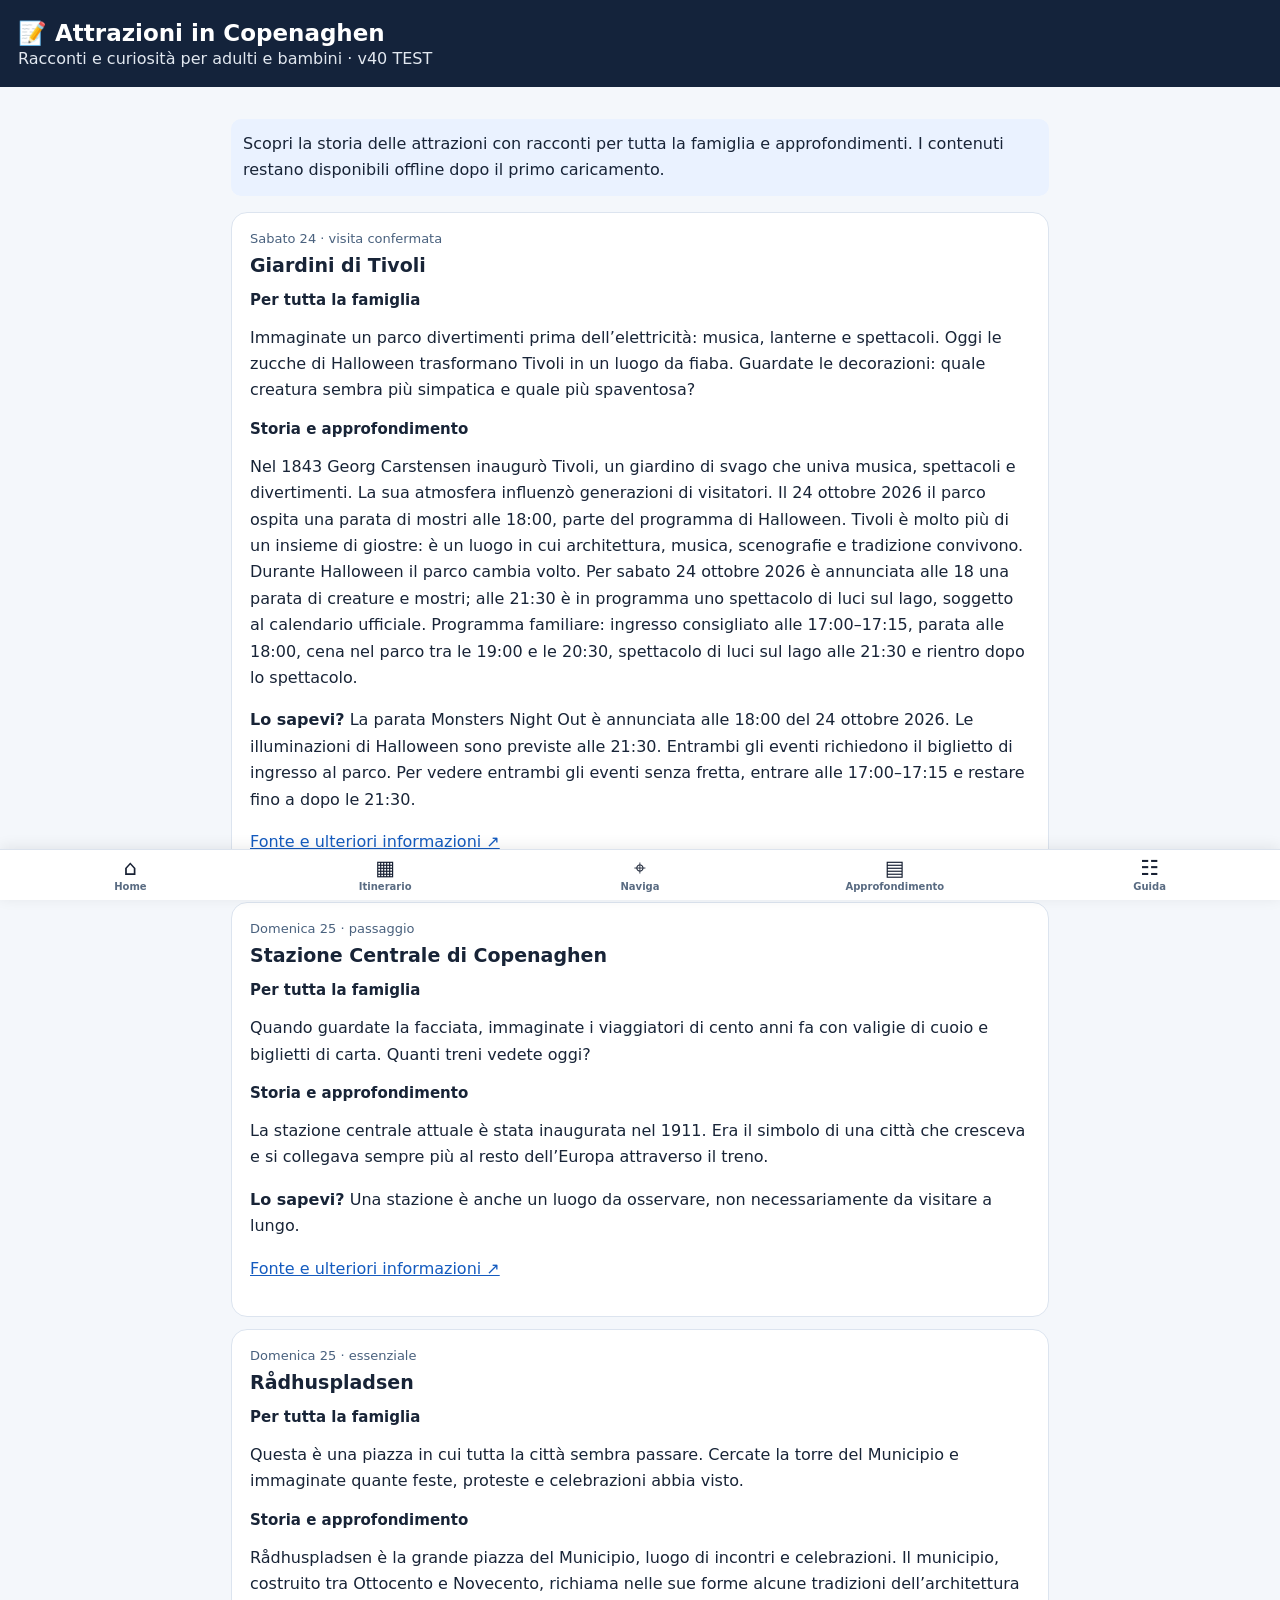
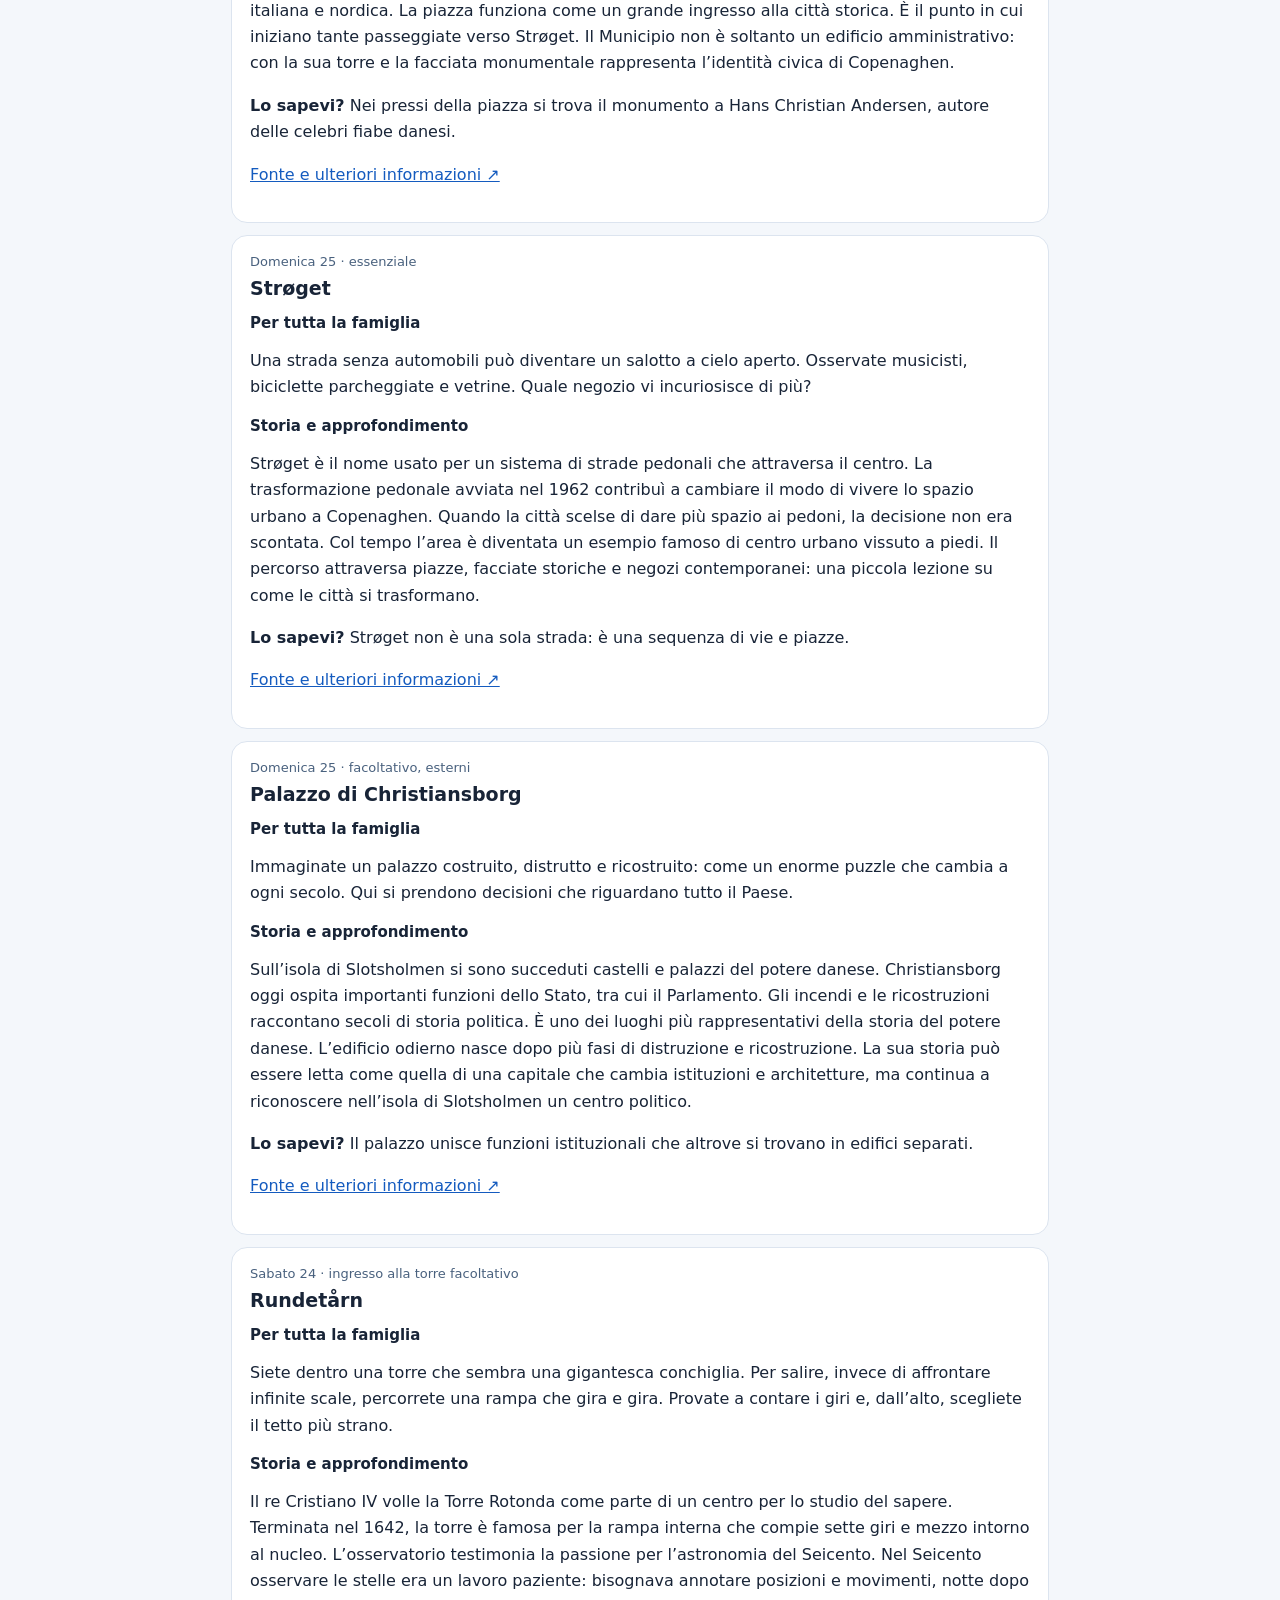
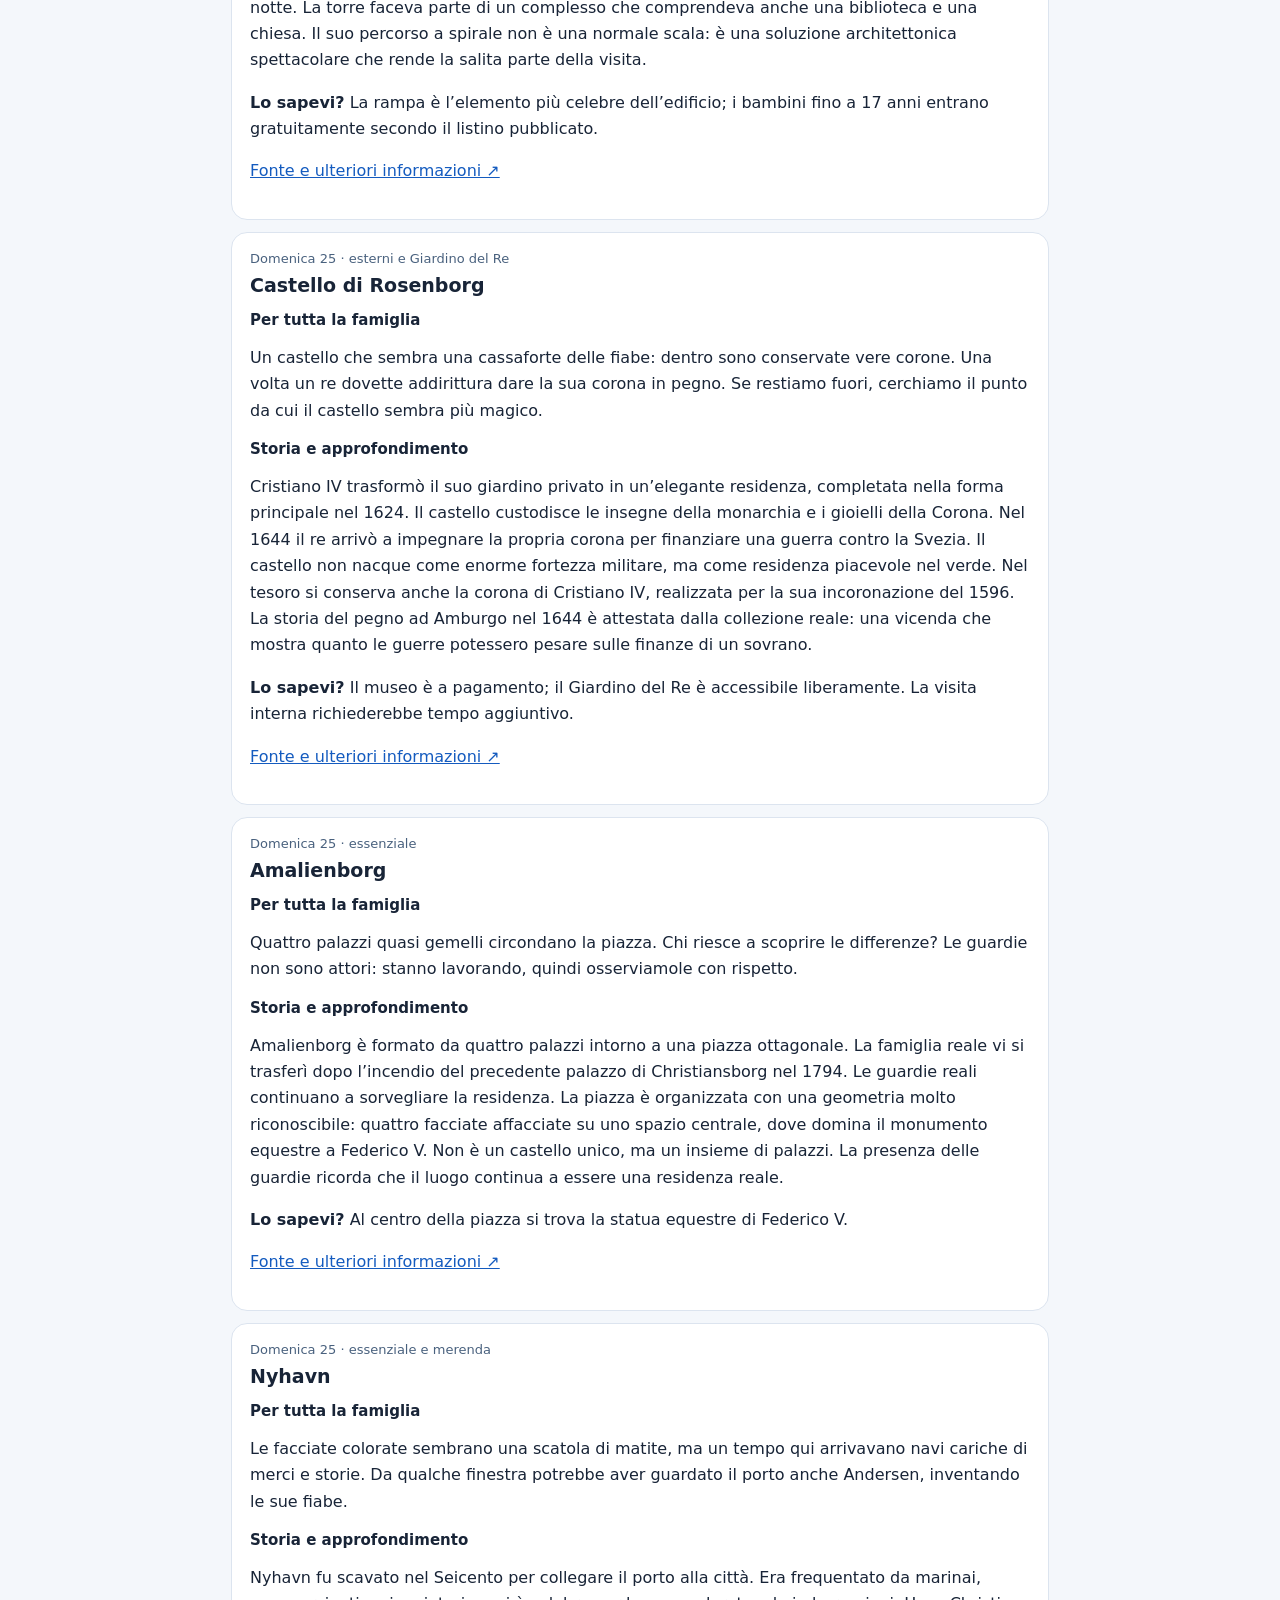
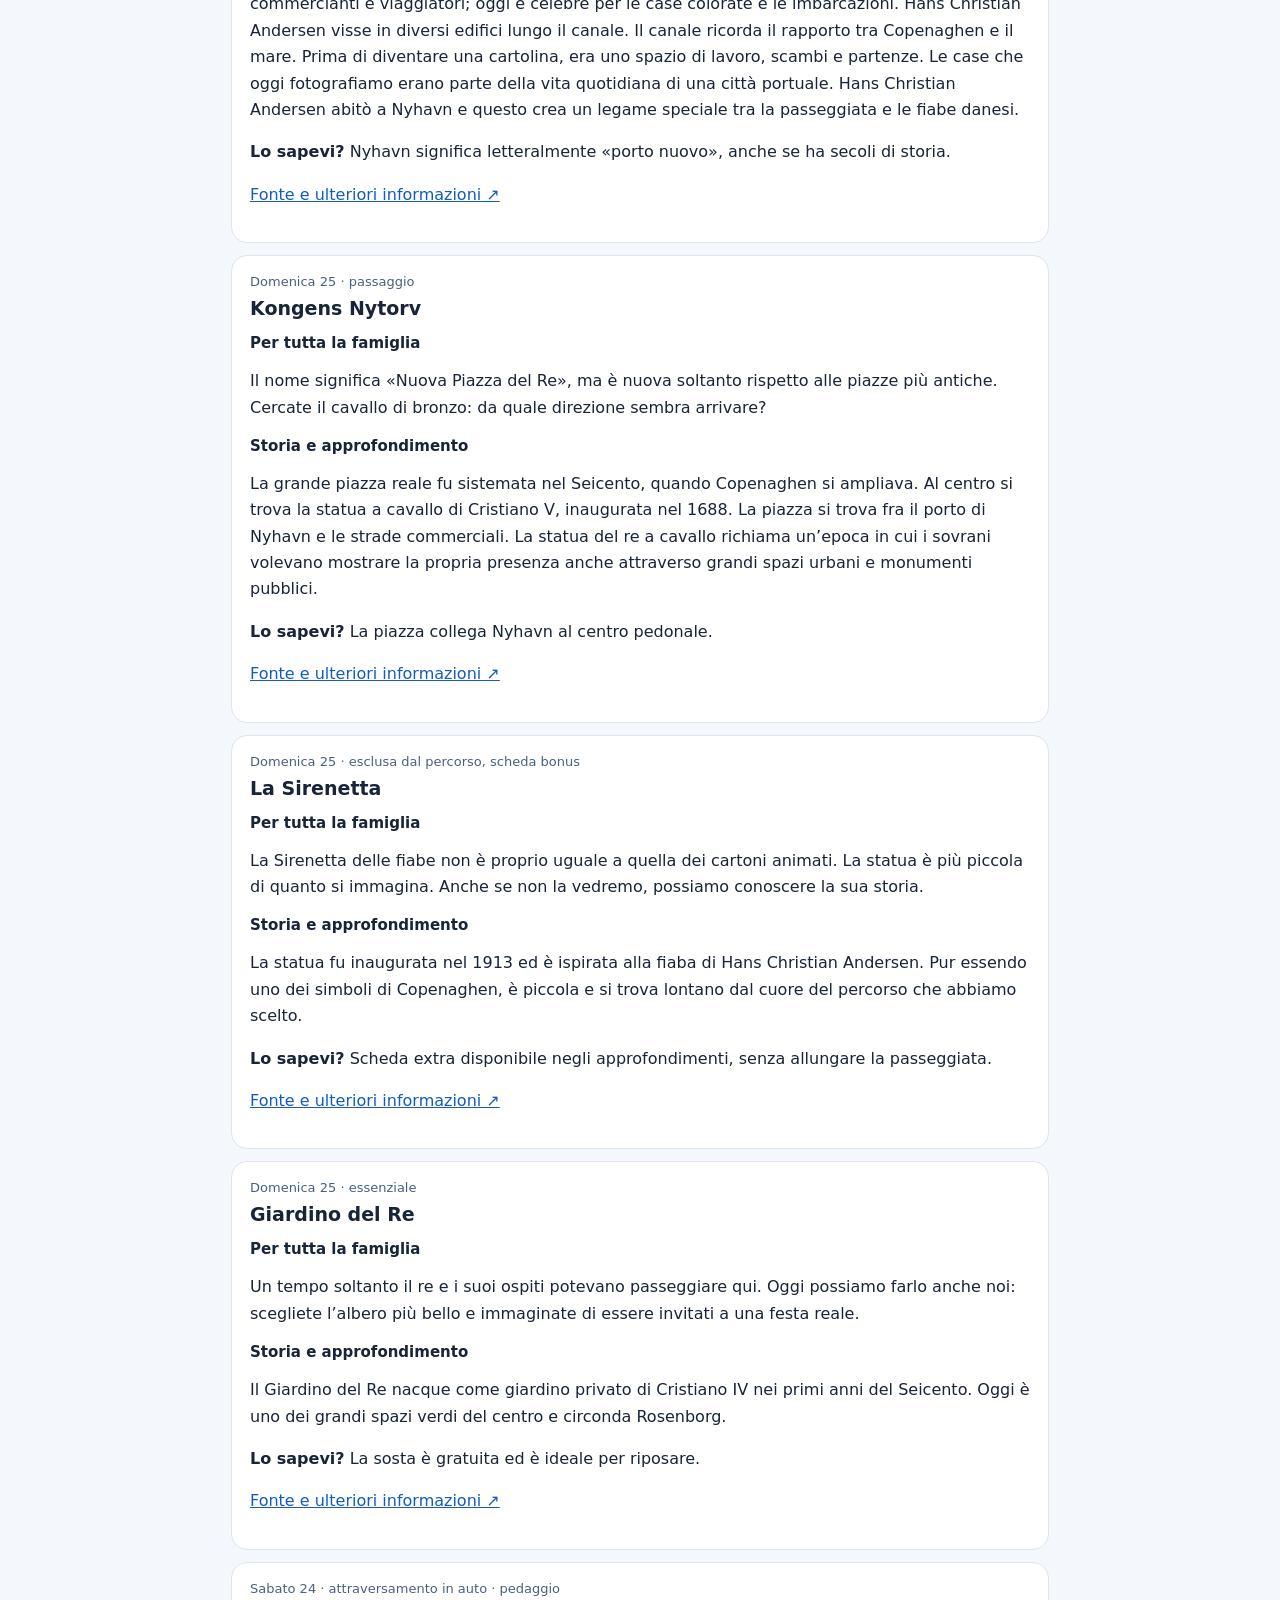
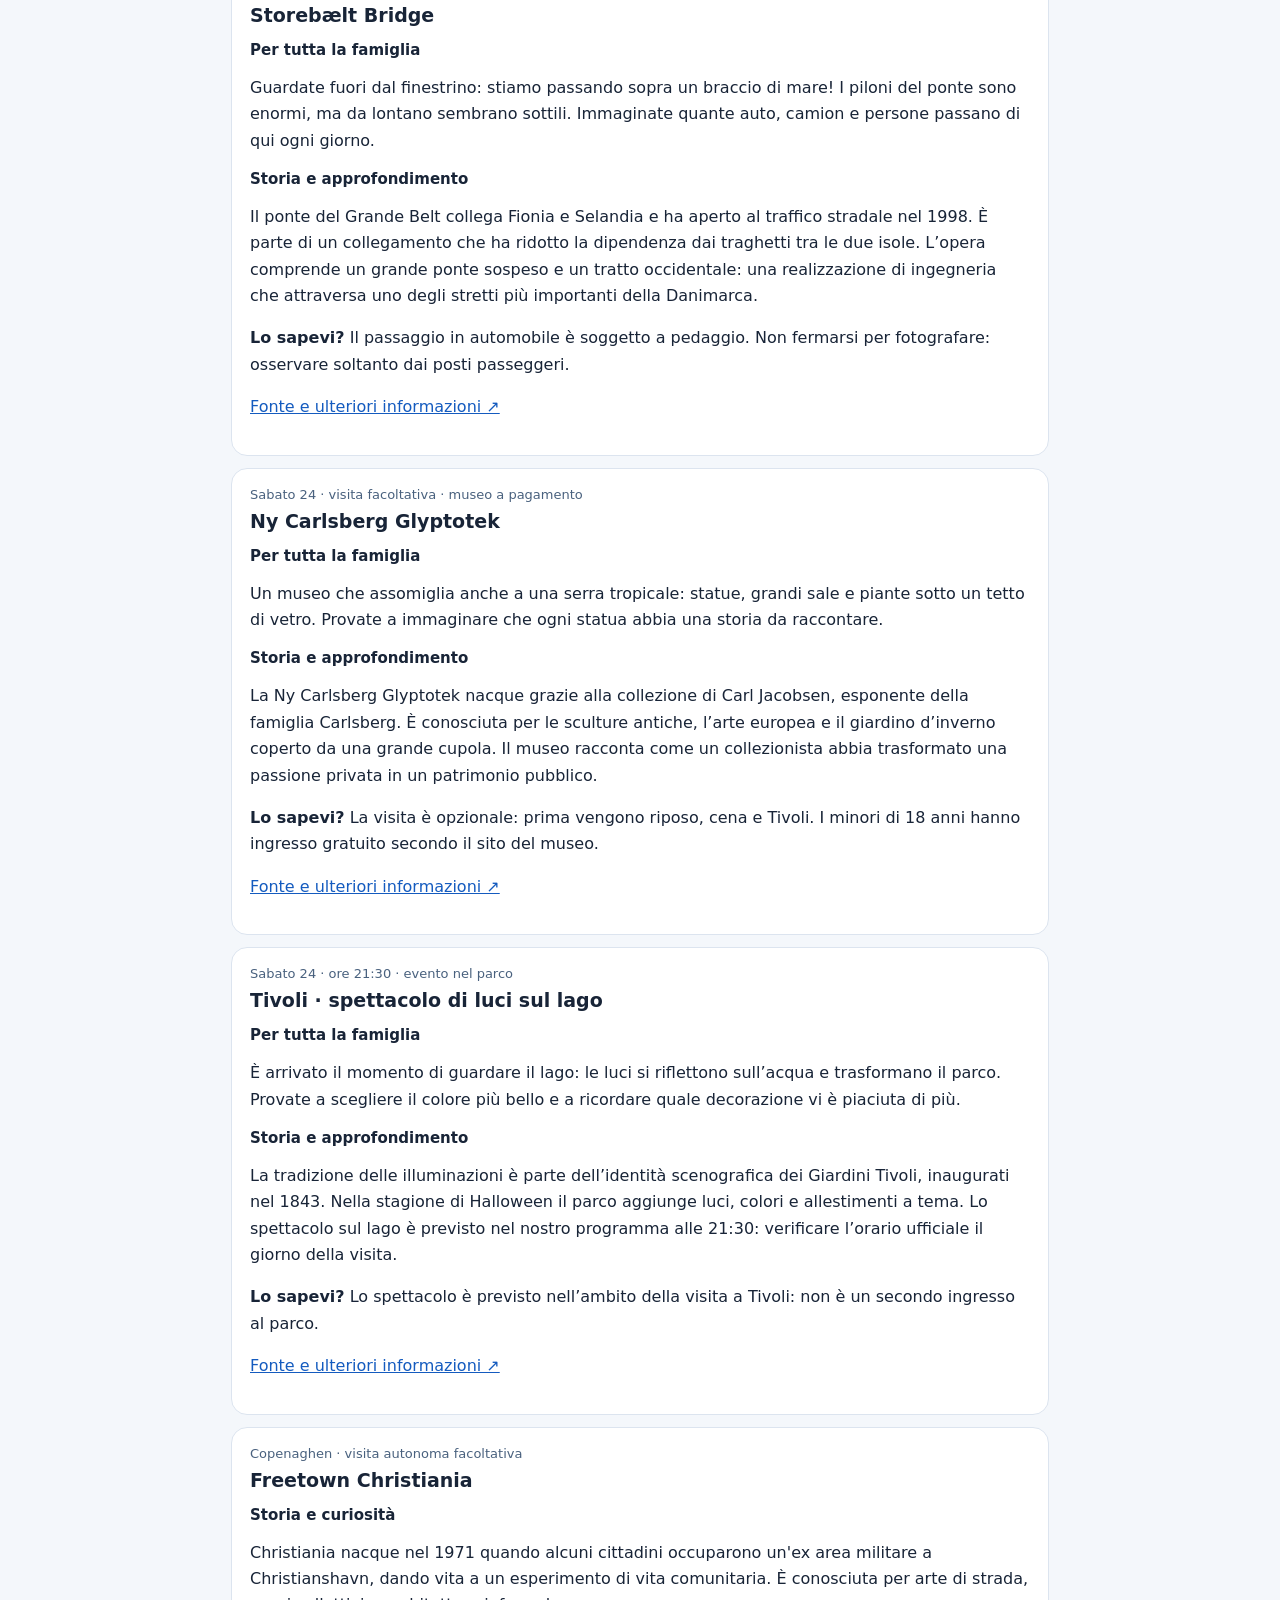
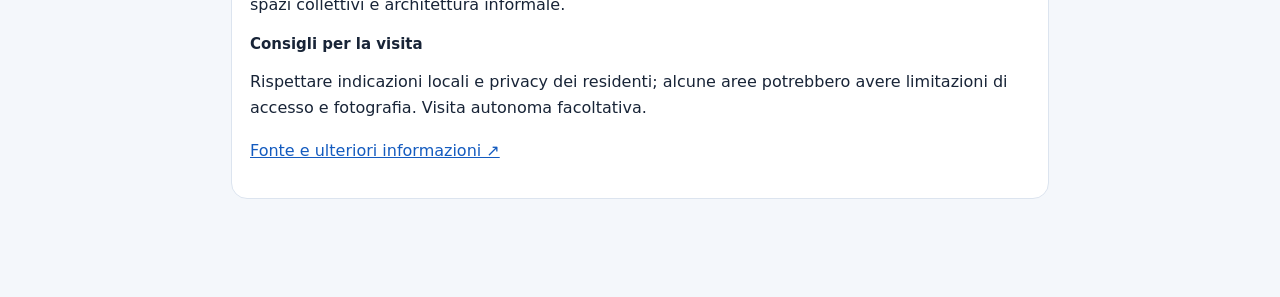
==== commit 0ef9ffd6: "v40 TEST: clarify optional Round Tower admission on Saturday 24 October" ====
--- a/approfondimento.html
+++ b/approfondimento.html
@@ -1 +1 @@
-<!doctype html><html lang="it"><head><meta charset="utf-8"><meta name="viewport" content="width=device-width,initial-scale=1"><title>Attrazioni in Copenaghen · v40 TEST</title><link rel="stylesheet" href="theme.css"><script defer src="theme.js"></script><style>:root{font-family:system-ui,Arial,sans-serif;color:#182437;background:#f3f6fb}*{box-sizing:border-box}body{margin:0}.top{background:#14233b;color:white;padding:18px}main{max-width:850px;margin:auto;padding:16px}.card{background:white;border:1px solid #dce4ef;border-radius:16px;padding:18px;margin:12px 0;break-inside:avoid}.tag{color:#49617e;font-size:13px}h1{margin:0;font-size:23px}h2{font-size:19px;margin:8px 0}h3{font-size:15px;margin-bottom:4px}p{line-height:1.65}a{color:#145bbf}.note{background:#eaf2ff;padding:12px;border-radius:10px}article:target{outline:3px solid #f4ad42;scroll-margin-top:16px}@media print{.top,.note{display:none!important}body{background:white}.card{box-shadow:none;border:1px solid #aaa}main{max-width:none}}</style><meta name="color-scheme" content="light"><style>html{color-scheme:light!important}html,body{background-color:#f4f7fb}</style><style>/* v40 */a.navbtn,a.btn,a.action,.actions a,.actions a.secondary,a.video,button.primary,button.printbtn,.chips button,#refresh{background:#374151!important;color:#fff!important;border-color:#374151!important}</style><style id="unified-page-header">.travel-page-header{background:#14233b!important;color:#fff!important;padding:19px 18px!important;margin:0!important;border:0!important;border-radius:0!important;max-width:none!important}.travel-page-header h1{color:#fff!important;font-size:23px!important;line-height:1.3!important;margin:0!important;font-weight:750!important}.travel-page-header p,.travel-page-header .muted,.travel-page-header div{color:#e2e8f0!important}.travel-page-header p{margin:7px 0 0!important}header.top{background:#14233b!important;color:#fff!important}.travel-page-header+main{padding-top:16px!important}@media print{.travel-page-header{display:none!important}}</style></head><body><header class="top travel-page-header"><h1>📝 Attrazioni in Copenaghen</h1><div>Racconti e curiosità per adulti e bambini · v40 TEST</div></header><main><p class="note">Scopri la storia delle attrazioni con racconti per tutta la famiglia e approfondimenti. I contenuti restano disponibili offline dopo il primo caricamento.</p><article class="card" id="tappa-0" data-spot="Giardini di Tivoli"><div class="tag">Sabato 24 · visita confermata</div><h2>Giardini di Tivoli</h2><h3>Per tutta la famiglia</h3><p>Immaginate un parco divertimenti prima dell’elettricità: musica, lanterne e spettacoli. Oggi le zucche di Halloween trasformano Tivoli in un luogo da fiaba. Guardate le decorazioni: quale creatura sembra più simpatica e quale più spaventosa?</p><h3>Storia e approfondimento</h3><p>Nel 1843 Georg Carstensen inaugurò Tivoli, un giardino di svago che univa musica, spettacoli e divertimenti. La sua atmosfera influenzò generazioni di visitatori. Il 24 ottobre 2026 il parco ospita una parata di mostri alle 18:00, parte del programma di Halloween. Tivoli è molto più di un insieme di giostre: è un luogo in cui architettura, musica, scenografie e tradizione convivono. Durante Halloween il parco cambia volto. Per sabato 24 ottobre 2026 è annunciata alle 18 una parata di creature e mostri; alle 21:30 è in programma uno spettacolo di luci sul lago, soggetto al calendario ufficiale. Programma familiare: ingresso consigliato alle 17:00–17:15, parata alle 18:00, cena nel parco tra le 19:00 e le 20:30, spettacolo di luci sul lago alle 21:30 e rientro dopo lo spettacolo.</p><p><strong>Lo sapevi?</strong> La parata Monsters Night Out è annunciata alle 18:00 del 24 ottobre 2026. Le illuminazioni di Halloween sono previste alle 21:30. Entrambi gli eventi richiedono il biglietto di ingresso al parco. Per vedere entrambi gli eventi senza fretta, entrare alle 17:00–17:15 e restare fino a dopo le 21:30.</p><p><a target="_blank" rel="noopener" href="https://www.tivoli.dk/en/programme/events/monsters-night-out">Fonte e ulteriori informazioni ↗</a></p></article><article class="card" id="tappa-1" data-spot="Stazione Centrale di Copenaghen"><div class="tag">Domenica 25 · passaggio</div><h2>Stazione Centrale di Copenaghen</h2><h3>Per tutta la famiglia</h3><p>Quando guardate la facciata, immaginate i viaggiatori di cento anni fa con valigie di cuoio e biglietti di carta. Quanti treni vedete oggi?</p><h3>Storia e approfondimento</h3><p>La stazione centrale attuale è stata inaugurata nel 1911. Era il simbolo di una città che cresceva e si collegava sempre più al resto dell’Europa attraverso il treno. </p><p><strong>Lo sapevi?</strong> Una stazione è anche un luogo da osservare, non necessariamente da visitare a lungo.</p><p><a target="_blank" rel="noopener" href="https://www.visitcopenhagen.com/">Fonte e ulteriori informazioni ↗</a></p></article><article class="card" id="tappa-2" data-spot="Rådhuspladsen"><div class="tag">Domenica 25 · essenziale</div><h2>Rådhuspladsen</h2><h3>Per tutta la famiglia</h3><p>Questa è una piazza in cui tutta la città sembra passare. Cercate la torre del Municipio e immaginate quante feste, proteste e celebrazioni abbia visto.</p><h3>Storia e approfondimento</h3><p>Rådhuspladsen è la grande piazza del Municipio, luogo di incontri e celebrazioni. Il municipio, costruito tra Ottocento e Novecento, richiama nelle sue forme alcune tradizioni dell’architettura italiana e nordica. La piazza funziona come un grande ingresso alla città storica. È il punto in cui iniziano tante passeggiate verso Strøget. Il Municipio non è soltanto un edificio amministrativo: con la sua torre e la facciata monumentale rappresenta l’identità civica di Copenaghen.</p><p><strong>Lo sapevi?</strong> Nei pressi della piazza si trova il monumento a Hans Christian Andersen, autore delle celebri fiabe danesi.</p><p><a target="_blank" rel="noopener" href="https://www.visitcopenhagen.com/">Fonte e ulteriori informazioni ↗</a></p></article><article class="card" id="tappa-3" data-spot="Strøget"><div class="tag">Domenica 25 · essenziale</div><h2>Strøget</h2><h3>Per tutta la famiglia</h3><p>Una strada senza automobili può diventare un salotto a cielo aperto. Osservate musicisti, biciclette parcheggiate e vetrine. Quale negozio vi incuriosisce di più?</p><h3>Storia e approfondimento</h3><p>Strøget è il nome usato per un sistema di strade pedonali che attraversa il centro. La trasformazione pedonale avviata nel 1962 contribuì a cambiare il modo di vivere lo spazio urbano a Copenaghen. Quando la città scelse di dare più spazio ai pedoni, la decisione non era scontata. Col tempo l’area è diventata un esempio famoso di centro urbano vissuto a piedi. Il percorso attraversa piazze, facciate storiche e negozi contemporanei: una piccola lezione su come le città si trasformano.</p><p><strong>Lo sapevi?</strong> Strøget non è una sola strada: è una sequenza di vie e piazze.</p><p><a target="_blank" rel="noopener" href="https://www.visitcopenhagen.com/">Fonte e ulteriori informazioni ↗</a></p></article><article class="card" id="tappa-4" data-spot="Palazzo di Christiansborg"><div class="tag">Domenica 25 · facoltativo, esterni</div><h2>Palazzo di Christiansborg</h2><h3>Per tutta la famiglia</h3><p>Immaginate un palazzo costruito, distrutto e ricostruito: come un enorme puzzle che cambia a ogni secolo. Qui si prendono decisioni che riguardano tutto il Paese.</p><h3>Storia e approfondimento</h3><p>Sull’isola di Slotsholmen si sono succeduti castelli e palazzi del potere danese. Christiansborg oggi ospita importanti funzioni dello Stato, tra cui il Parlamento. Gli incendi e le ricostruzioni raccontano secoli di storia politica. È uno dei luoghi più rappresentativi della storia del potere danese. L’edificio odierno nasce dopo più fasi di distruzione e ricostruzione. La sua storia può essere letta come quella di una capitale che cambia istituzioni e architetture, ma continua a riconoscere nell’isola di Slotsholmen un centro politico.</p><p><strong>Lo sapevi?</strong> Il palazzo unisce funzioni istituzionali che altrove si trovano in edifici separati.</p><p><a target="_blank" rel="noopener" href="https://www.christiansborg.dk/">Fonte e ulteriori informazioni ↗</a></p></article><article class="card" id="tappa-5" data-spot="Rundetårn"><div class="tag">Domenica 25 · ingresso consigliato</div><h2>Rundetårn</h2><h3>Per tutta la famiglia</h3><p>Siete dentro una torre che sembra una gigantesca conchiglia. Per salire, invece di affrontare infinite scale, percorrete una rampa che gira e gira. Provate a contare i giri e, dall’alto, scegliete il tetto più strano.</p><h3>Storia e approfondimento</h3><p>Il re Cristiano IV volle la Torre Rotonda come parte di un centro per lo studio del sapere. Terminata nel 1642, la torre è famosa per la rampa interna che compie sette giri e mezzo intorno al nucleo. L’osservatorio testimonia la passione per l’astronomia del Seicento. Nel Seicento osservare le stelle era un lavoro paziente: bisognava annotare posizioni e movimenti, notte dopo notte. La torre faceva parte di un complesso che comprendeva anche una biblioteca e una chiesa. Il suo percorso a spirale non è una normale scala: è una soluzione architettonica spettacolare che rende la salita parte della visita.</p><p><strong>Lo sapevi?</strong> La rampa è l’elemento più celebre dell’edificio; i bambini fino a 17 anni entrano gratuitamente secondo il listino pubblicato.</p><p><a target="_blank" rel="noopener" href="https://www.rundetaarn.dk/en/intro/the-spiral-ramp/">Fonte e ulteriori informazioni ↗</a></p></article><article class="card" id="tappa-6" data-spot="Castello di Rosenborg"><div class="tag">Domenica 25 · esterni e Giardino del Re</div><h2>Castello di Rosenborg</h2><h3>Per tutta la famiglia</h3><p>Un castello che sembra una cassaforte delle fiabe: dentro sono conservate vere corone. Una volta un re dovette addirittura dare la sua corona in pegno. Se restiamo fuori, cerchiamo il punto da cui il castello sembra più magico.</p><h3>Storia e approfondimento</h3><p>Cristiano IV trasformò il suo giardino privato in un’elegante residenza, completata nella forma principale nel 1624. Il castello custodisce le insegne della monarchia e i gioielli della Corona. Nel 1644 il re arrivò a impegnare la propria corona per finanziare una guerra contro la Svezia. Il castello non nacque come enorme fortezza militare, ma come residenza piacevole nel verde. Nel tesoro si conserva anche la corona di Cristiano IV, realizzata per la sua incoronazione del 1596. La storia del pegno ad Amburgo nel 1644 è attestata dalla collezione reale: una vicenda che mostra quanto le guerre potessero pesare sulle finanze di un sovrano.</p><p><strong>Lo sapevi?</strong> Il museo è a pagamento; il Giardino del Re è accessibile liberamente. La visita interna richiederebbe tempo aggiuntivo.</p><p><a target="_blank" rel="noopener" href="https://denkongeligesamling.dk/en/rosenborg/">Fonte e ulteriori informazioni ↗</a></p></article><article class="card" id="tappa-7" data-spot="Amalienborg"><div class="tag">Domenica 25 · essenziale</div><h2>Amalienborg</h2><h3>Per tutta la famiglia</h3><p>Quattro palazzi quasi gemelli circondano la piazza. Chi riesce a scoprire le differenze? Le guardie non sono attori: stanno lavorando, quindi osserviamole con rispetto.</p><h3>Storia e approfondimento</h3><p>Amalienborg è formato da quattro palazzi intorno a una piazza ottagonale. La famiglia reale vi si trasferì dopo l’incendio del precedente palazzo di Christiansborg nel 1794. Le guardie reali continuano a sorvegliare la residenza. La piazza è organizzata con una geometria molto riconoscibile: quattro facciate affacciate su uno spazio centrale, dove domina il monumento equestre a Federico V. Non è un castello unico, ma un insieme di palazzi. La presenza delle guardie ricorda che il luogo continua a essere una residenza reale.</p><p><strong>Lo sapevi?</strong> Al centro della piazza si trova la statua equestre di Federico V.</p><p><a target="_blank" rel="noopener" href="https://denkongeligesamling.dk/en/amalienborg/">Fonte e ulteriori informazioni ↗</a></p></article><article class="card" id="tappa-8" data-spot="Nyhavn"><div class="tag">Domenica 25 · essenziale e merenda</div><h2>Nyhavn</h2><h3>Per tutta la famiglia</h3><p>Le facciate colorate sembrano una scatola di matite, ma un tempo qui arrivavano navi cariche di merci e storie. Da qualche finestra potrebbe aver guardato il porto anche Andersen, inventando le sue fiabe.</p><h3>Storia e approfondimento</h3><p>Nyhavn fu scavato nel Seicento per collegare il porto alla città. Era frequentato da marinai, commercianti e viaggiatori; oggi è celebre per le case colorate e le imbarcazioni. Hans Christian Andersen visse in diversi edifici lungo il canale. Il canale ricorda il rapporto tra Copenaghen e il mare. Prima di diventare una cartolina, era uno spazio di lavoro, scambi e partenze. Le case che oggi fotografiamo erano parte della vita quotidiana di una città portuale. Hans Christian Andersen abitò a Nyhavn e questo crea un legame speciale tra la passeggiata e le fiabe danesi.</p><p><strong>Lo sapevi?</strong> Nyhavn significa letteralmente «porto nuovo», anche se ha secoli di storia.</p><p><a target="_blank" rel="noopener" href="https://www.visitcopenhagen.com/">Fonte e ulteriori informazioni ↗</a></p></article><article class="card" id="tappa-9" data-spot="Kongens Nytorv"><div class="tag">Domenica 25 · passaggio</div><h2>Kongens Nytorv</h2><h3>Per tutta la famiglia</h3><p>Il nome significa «Nuova Piazza del Re», ma è nuova soltanto rispetto alle piazze più antiche. Cercate il cavallo di bronzo: da quale direzione sembra arrivare?</p><h3>Storia e approfondimento</h3><p>La grande piazza reale fu sistemata nel Seicento, quando Copenaghen si ampliava. Al centro si trova la statua a cavallo di Cristiano V, inaugurata nel 1688. La piazza si trova fra il porto di Nyhavn e le strade commerciali. La statua del re a cavallo richiama un’epoca in cui i sovrani volevano mostrare la propria presenza anche attraverso grandi spazi urbani e monumenti pubblici.</p><p><strong>Lo sapevi?</strong> La piazza collega Nyhavn al centro pedonale.</p><p><a target="_blank" rel="noopener" href="https://www.visitcopenhagen.com/">Fonte e ulteriori informazioni ↗</a></p></article><article class="card" id="tappa-10" data-spot="La Sirenetta"><div class="tag">Domenica 25 · esclusa dal percorso, scheda bonus</div><h2>La Sirenetta</h2><h3>Per tutta la famiglia</h3><p>La Sirenetta delle fiabe non è proprio uguale a quella dei cartoni animati. La statua è più piccola di quanto si immagina. Anche se non la vedremo, possiamo conoscere la sua storia.</p><h3>Storia e approfondimento</h3><p>La statua fu inaugurata nel 1913 ed è ispirata alla fiaba di Hans Christian Andersen. Pur essendo uno dei simboli di Copenaghen, è piccola e si trova lontano dal cuore del percorso che abbiamo scelto. </p><p><strong>Lo sapevi?</strong> Scheda extra disponibile negli approfondimenti, senza allungare la passeggiata.</p><p><a target="_blank" rel="noopener" href="https://www.visitcopenhagen.com/">Fonte e ulteriori informazioni ↗</a></p></article><article class="card" id="tappa-11" data-spot="Giardino del Re"><div class="tag">Domenica 25 · essenziale</div><h2>Giardino del Re</h2><h3>Per tutta la famiglia</h3><p>Un tempo soltanto il re e i suoi ospiti potevano passeggiare qui. Oggi possiamo farlo anche noi: scegliete l’albero più bello e immaginate di essere invitati a una festa reale.</p><h3>Storia e approfondimento</h3><p>Il Giardino del Re nacque come giardino privato di Cristiano IV nei primi anni del Seicento. Oggi è uno dei grandi spazi verdi del centro e circonda Rosenborg. </p><p><strong>Lo sapevi?</strong> La sosta è gratuita ed è ideale per riposare.</p><p><a target="_blank" rel="noopener" href="https://denkongeligesamling.dk/en/rosenborg/">Fonte e ulteriori informazioni ↗</a></p></article><article class="card" id="tappa-12" data-spot="Storebælt Bridge"><div class="tag">Sabato 24 · attraversamento in auto · pedaggio</div><h2>Storebælt Bridge</h2><h3>Per tutta la famiglia</h3><p>Guardate fuori dal finestrino: stiamo passando sopra un braccio di mare! I piloni del ponte sono enormi, ma da lontano sembrano sottili. Immaginate quante auto, camion e persone passano di qui ogni giorno.</p><h3>Storia e approfondimento</h3><p>Il ponte del Grande Belt collega Fionia e Selandia e ha aperto al traffico stradale nel 1998. È parte di un collegamento che ha ridotto la dipendenza dai traghetti tra le due isole. L’opera comprende un grande ponte sospeso e un tratto occidentale: una realizzazione di ingegneria che attraversa uno degli stretti più importanti della Danimarca.</p><p><strong>Lo sapevi?</strong> Il passaggio in automobile è soggetto a pedaggio. Non fermarsi per fotografare: osservare soltanto dai posti passeggeri.</p><p><a target="_blank" rel="noopener" href="https://www.storebaelt.dk/en/">Fonte e ulteriori informazioni ↗</a></p></article><article class="card" id="tappa-13" data-spot="Ny Carlsberg Glyptotek"><div class="tag">Sabato 24 · visita facoltativa · museo a pagamento</div><h2>Ny Carlsberg Glyptotek</h2><h3>Per tutta la famiglia</h3><p>Un museo che assomiglia anche a una serra tropicale: statue, grandi sale e piante sotto un tetto di vetro. Provate a immaginare che ogni statua abbia una storia da raccontare.</p><h3>Storia e approfondimento</h3><p>La Ny Carlsberg Glyptotek nacque grazie alla collezione di Carl Jacobsen, esponente della famiglia Carlsberg. È conosciuta per le sculture antiche, l’arte europea e il giardino d’inverno coperto da una grande cupola. Il museo racconta come un collezionista abbia trasformato una passione privata in un patrimonio pubblico.</p><p><strong>Lo sapevi?</strong> La visita è opzionale: prima vengono riposo, cena e Tivoli. I minori di 18 anni hanno ingresso gratuito secondo il sito del museo.</p><p><a target="_blank" rel="noopener" href="https://glyptoteket.com/visit/visit-with-children">Fonte e ulteriori informazioni ↗</a></p></article><article class="card" id="tappa-14" data-spot="Tivoli · spettacolo di luci sul lago"><div class="tag">Sabato 24 · ore 21:30 · evento nel parco</div><h2>Tivoli · spettacolo di luci sul lago</h2><h3>Per tutta la famiglia</h3><p>È arrivato il momento di guardare il lago: le luci si riflettono sull’acqua e trasformano il parco. Provate a scegliere il colore più bello e a ricordare quale decorazione vi è piaciuta di più.</p><h3>Storia e approfondimento</h3><p>La tradizione delle illuminazioni è parte dell’identità scenografica dei Giardini Tivoli, inaugurati nel 1843. Nella stagione di Halloween il parco aggiunge luci, colori e allestimenti a tema. Lo spettacolo sul lago è previsto nel nostro programma alle 21:30: verificare l’orario ufficiale il giorno della visita.</p><p><strong>Lo sapevi?</strong> Lo spettacolo è previsto nell’ambito della visita a Tivoli: non è un secondo ingresso al parco.</p><p><a target="_blank" rel="noopener" href="https://www.tivoli.dk/en/opening-hours-and-seasons/halloween-in-tivoli">Fonte e ulteriori informazioni ↗</a></p></article><article class="card" id="christiania"><div class="tag">Copenaghen · visita autonoma facoltativa</div><h2>Freetown Christiania</h2><h3>Storia e curiosità</h3><p>Christiania nacque nel 1971 quando alcuni cittadini occuparono un'ex area militare a Christianshavn, dando vita a un esperimento di vita comunitaria. È conosciuta per arte di strada, spazi collettivi e architettura informale.</p><h3>Consigli per la visita</h3><p>Rispettare indicazioni locali e privacy dei residenti; alcune aree potrebbero avere limitazioni di accesso e fotografia. Visita autonoma facoltativa.</p><p><a target="_blank" rel="noopener" href="https://www.christiania.org/">Fonte e ulteriori informazioni ↗</a></p></article></main><script>(function(){const spot=new URLSearchParams(location.search).get('spot');if(spot){const el=[...document.querySelectorAll('[data-spot]')].find(e=>e.dataset.spot===spot);if(el){requestAnimationFrame(()=>{el.scrollIntoView({block:'start'});el.style.outline='3px solid #f4ad42'})}}if('serviceWorker' in navigator&&location.protocol.startsWith('http'))navigator.serviceWorker.register('./sw.js').catch(()=>{});})();</script></body></html>+<!doctype html><html lang="it"><head><meta charset="utf-8"><meta name="viewport" content="width=device-width,initial-scale=1"><title>Attrazioni in Copenaghen · v40 TEST</title><link rel="stylesheet" href="theme.css"><script defer src="theme.js"></script><style>:root{font-family:system-ui,Arial,sans-serif;color:#182437;background:#f3f6fb}*{box-sizing:border-box}body{margin:0}.top{background:#14233b;color:white;padding:18px}main{max-width:850px;margin:auto;padding:16px}.card{background:white;border:1px solid #dce4ef;border-radius:16px;padding:18px;margin:12px 0;break-inside:avoid}.tag{color:#49617e;font-size:13px}h1{margin:0;font-size:23px}h2{font-size:19px;margin:8px 0}h3{font-size:15px;margin-bottom:4px}p{line-height:1.65}a{color:#145bbf}.note{background:#eaf2ff;padding:12px;border-radius:10px}article:target{outline:3px solid #f4ad42;scroll-margin-top:16px}@media print{.top,.note{display:none!important}body{background:white}.card{box-shadow:none;border:1px solid #aaa}main{max-width:none}}</style><meta name="color-scheme" content="light"><style>html{color-scheme:light!important}html,body{background-color:#f4f7fb}</style><style>/* v40 */a.navbtn,a.btn,a.action,.actions a,.actions a.secondary,a.video,button.primary,button.printbtn,.chips button,#refresh{background:#374151!important;color:#fff!important;border-color:#374151!important}</style><style id="unified-page-header">.travel-page-header{background:#14233b!important;color:#fff!important;padding:19px 18px!important;margin:0!important;border:0!important;border-radius:0!important;max-width:none!important}.travel-page-header h1{color:#fff!important;font-size:23px!important;line-height:1.3!important;margin:0!important;font-weight:750!important}.travel-page-header p,.travel-page-header .muted,.travel-page-header div{color:#e2e8f0!important}.travel-page-header p{margin:7px 0 0!important}header.top{background:#14233b!important;color:#fff!important}.travel-page-header+main{padding-top:16px!important}@media print{.travel-page-header{display:none!important}}</style></head><body><header class="top travel-page-header"><h1>📝 Attrazioni in Copenaghen</h1><div>Racconti e curiosità per adulti e bambini · v40 TEST</div></header><main><p class="note">Scopri la storia delle attrazioni con racconti per tutta la famiglia e approfondimenti. I contenuti restano disponibili offline dopo il primo caricamento.</p><article class="card" id="tappa-0" data-spot="Giardini di Tivoli"><div class="tag">Sabato 24 · visita confermata</div><h2>Giardini di Tivoli</h2><h3>Per tutta la famiglia</h3><p>Immaginate un parco divertimenti prima dell’elettricità: musica, lanterne e spettacoli. Oggi le zucche di Halloween trasformano Tivoli in un luogo da fiaba. Guardate le decorazioni: quale creatura sembra più simpatica e quale più spaventosa?</p><h3>Storia e approfondimento</h3><p>Nel 1843 Georg Carstensen inaugurò Tivoli, un giardino di svago che univa musica, spettacoli e divertimenti. La sua atmosfera influenzò generazioni di visitatori. Il 24 ottobre 2026 il parco ospita una parata di mostri alle 18:00, parte del programma di Halloween. Tivoli è molto più di un insieme di giostre: è un luogo in cui architettura, musica, scenografie e tradizione convivono. Durante Halloween il parco cambia volto. Per sabato 24 ottobre 2026 è annunciata alle 18 una parata di creature e mostri; alle 21:30 è in programma uno spettacolo di luci sul lago, soggetto al calendario ufficiale. Programma familiare: ingresso consigliato alle 17:00–17:15, parata alle 18:00, cena nel parco tra le 19:00 e le 20:30, spettacolo di luci sul lago alle 21:30 e rientro dopo lo spettacolo.</p><p><strong>Lo sapevi?</strong> La parata Monsters Night Out è annunciata alle 18:00 del 24 ottobre 2026. Le illuminazioni di Halloween sono previste alle 21:30. Entrambi gli eventi richiedono il biglietto di ingresso al parco. Per vedere entrambi gli eventi senza fretta, entrare alle 17:00–17:15 e restare fino a dopo le 21:30.</p><p><a target="_blank" rel="noopener" href="https://www.tivoli.dk/en/programme/events/monsters-night-out">Fonte e ulteriori informazioni ↗</a></p></article><article class="card" id="tappa-1" data-spot="Stazione Centrale di Copenaghen"><div class="tag">Domenica 25 · passaggio</div><h2>Stazione Centrale di Copenaghen</h2><h3>Per tutta la famiglia</h3><p>Quando guardate la facciata, immaginate i viaggiatori di cento anni fa con valigie di cuoio e biglietti di carta. Quanti treni vedete oggi?</p><h3>Storia e approfondimento</h3><p>La stazione centrale attuale è stata inaugurata nel 1911. Era il simbolo di una città che cresceva e si collegava sempre più al resto dell’Europa attraverso il treno. </p><p><strong>Lo sapevi?</strong> Una stazione è anche un luogo da osservare, non necessariamente da visitare a lungo.</p><p><a target="_blank" rel="noopener" href="https://www.visitcopenhagen.com/">Fonte e ulteriori informazioni ↗</a></p></article><article class="card" id="tappa-2" data-spot="Rådhuspladsen"><div class="tag">Domenica 25 · essenziale</div><h2>Rådhuspladsen</h2><h3>Per tutta la famiglia</h3><p>Questa è una piazza in cui tutta la città sembra passare. Cercate la torre del Municipio e immaginate quante feste, proteste e celebrazioni abbia visto.</p><h3>Storia e approfondimento</h3><p>Rådhuspladsen è la grande piazza del Municipio, luogo di incontri e celebrazioni. Il municipio, costruito tra Ottocento e Novecento, richiama nelle sue forme alcune tradizioni dell’architettura italiana e nordica. La piazza funziona come un grande ingresso alla città storica. È il punto in cui iniziano tante passeggiate verso Strøget. Il Municipio non è soltanto un edificio amministrativo: con la sua torre e la facciata monumentale rappresenta l’identità civica di Copenaghen.</p><p><strong>Lo sapevi?</strong> Nei pressi della piazza si trova il monumento a Hans Christian Andersen, autore delle celebri fiabe danesi.</p><p><a target="_blank" rel="noopener" href="https://www.visitcopenhagen.com/">Fonte e ulteriori informazioni ↗</a></p></article><article class="card" id="tappa-3" data-spot="Strøget"><div class="tag">Domenica 25 · essenziale</div><h2>Strøget</h2><h3>Per tutta la famiglia</h3><p>Una strada senza automobili può diventare un salotto a cielo aperto. Osservate musicisti, biciclette parcheggiate e vetrine. Quale negozio vi incuriosisce di più?</p><h3>Storia e approfondimento</h3><p>Strøget è il nome usato per un sistema di strade pedonali che attraversa il centro. La trasformazione pedonale avviata nel 1962 contribuì a cambiare il modo di vivere lo spazio urbano a Copenaghen. Quando la città scelse di dare più spazio ai pedoni, la decisione non era scontata. Col tempo l’area è diventata un esempio famoso di centro urbano vissuto a piedi. Il percorso attraversa piazze, facciate storiche e negozi contemporanei: una piccola lezione su come le città si trasformano.</p><p><strong>Lo sapevi?</strong> Strøget non è una sola strada: è una sequenza di vie e piazze.</p><p><a target="_blank" rel="noopener" href="https://www.visitcopenhagen.com/">Fonte e ulteriori informazioni ↗</a></p></article><article class="card" id="tappa-4" data-spot="Palazzo di Christiansborg"><div class="tag">Domenica 25 · facoltativo, esterni</div><h2>Palazzo di Christiansborg</h2><h3>Per tutta la famiglia</h3><p>Immaginate un palazzo costruito, distrutto e ricostruito: come un enorme puzzle che cambia a ogni secolo. Qui si prendono decisioni che riguardano tutto il Paese.</p><h3>Storia e approfondimento</h3><p>Sull’isola di Slotsholmen si sono succeduti castelli e palazzi del potere danese. Christiansborg oggi ospita importanti funzioni dello Stato, tra cui il Parlamento. Gli incendi e le ricostruzioni raccontano secoli di storia politica. È uno dei luoghi più rappresentativi della storia del potere danese. L’edificio odierno nasce dopo più fasi di distruzione e ricostruzione. La sua storia può essere letta come quella di una capitale che cambia istituzioni e architetture, ma continua a riconoscere nell’isola di Slotsholmen un centro politico.</p><p><strong>Lo sapevi?</strong> Il palazzo unisce funzioni istituzionali che altrove si trovano in edifici separati.</p><p><a target="_blank" rel="noopener" href="https://www.christiansborg.dk/">Fonte e ulteriori informazioni ↗</a></p></article><article class="card" id="tappa-5" data-spot="Rundetårn"><div class="tag">Sabato 24 · ingresso alla torre facoltativo</div><h2>Rundetårn</h2><h3>Per tutta la famiglia</h3><p>Siete dentro una torre che sembra una gigantesca conchiglia. Per salire, invece di affrontare infinite scale, percorrete una rampa che gira e gira. Provate a contare i giri e, dall’alto, scegliete il tetto più strano.</p><h3>Storia e approfondimento</h3><p>Il re Cristiano IV volle la Torre Rotonda come parte di un centro per lo studio del sapere. Terminata nel 1642, la torre è famosa per la rampa interna che compie sette giri e mezzo intorno al nucleo. L’osservatorio testimonia la passione per l’astronomia del Seicento. Nel Seicento osservare le stelle era un lavoro paziente: bisognava annotare posizioni e movimenti, notte dopo notte. La torre faceva parte di un complesso che comprendeva anche una biblioteca e una chiesa. Il suo percorso a spirale non è una normale scala: è una soluzione architettonica spettacolare che rende la salita parte della visita.</p><p><strong>Lo sapevi?</strong> La rampa è l’elemento più celebre dell’edificio; i bambini fino a 17 anni entrano gratuitamente secondo il listino pubblicato.</p><p><a target="_blank" rel="noopener" href="https://www.rundetaarn.dk/en/intro/the-spiral-ramp/">Fonte e ulteriori informazioni ↗</a></p></article><article class="card" id="tappa-6" data-spot="Castello di Rosenborg"><div class="tag">Domenica 25 · esterni e Giardino del Re</div><h2>Castello di Rosenborg</h2><h3>Per tutta la famiglia</h3><p>Un castello che sembra una cassaforte delle fiabe: dentro sono conservate vere corone. Una volta un re dovette addirittura dare la sua corona in pegno. Se restiamo fuori, cerchiamo il punto da cui il castello sembra più magico.</p><h3>Storia e approfondimento</h3><p>Cristiano IV trasformò il suo giardino privato in un’elegante residenza, completata nella forma principale nel 1624. Il castello custodisce le insegne della monarchia e i gioielli della Corona. Nel 1644 il re arrivò a impegnare la propria corona per finanziare una guerra contro la Svezia. Il castello non nacque come enorme fortezza militare, ma come residenza piacevole nel verde. Nel tesoro si conserva anche la corona di Cristiano IV, realizzata per la sua incoronazione del 1596. La storia del pegno ad Amburgo nel 1644 è attestata dalla collezione reale: una vicenda che mostra quanto le guerre potessero pesare sulle finanze di un sovrano.</p><p><strong>Lo sapevi?</strong> Il museo è a pagamento; il Giardino del Re è accessibile liberamente. La visita interna richiederebbe tempo aggiuntivo.</p><p><a target="_blank" rel="noopener" href="https://denkongeligesamling.dk/en/rosenborg/">Fonte e ulteriori informazioni ↗</a></p></article><article class="card" id="tappa-7" data-spot="Amalienborg"><div class="tag">Domenica 25 · essenziale</div><h2>Amalienborg</h2><h3>Per tutta la famiglia</h3><p>Quattro palazzi quasi gemelli circondano la piazza. Chi riesce a scoprire le differenze? Le guardie non sono attori: stanno lavorando, quindi osserviamole con rispetto.</p><h3>Storia e approfondimento</h3><p>Amalienborg è formato da quattro palazzi intorno a una piazza ottagonale. La famiglia reale vi si trasferì dopo l’incendio del precedente palazzo di Christiansborg nel 1794. Le guardie reali continuano a sorvegliare la residenza. La piazza è organizzata con una geometria molto riconoscibile: quattro facciate affacciate su uno spazio centrale, dove domina il monumento equestre a Federico V. Non è un castello unico, ma un insieme di palazzi. La presenza delle guardie ricorda che il luogo continua a essere una residenza reale.</p><p><strong>Lo sapevi?</strong> Al centro della piazza si trova la statua equestre di Federico V.</p><p><a target="_blank" rel="noopener" href="https://denkongeligesamling.dk/en/amalienborg/">Fonte e ulteriori informazioni ↗</a></p></article><article class="card" id="tappa-8" data-spot="Nyhavn"><div class="tag">Domenica 25 · essenziale e merenda</div><h2>Nyhavn</h2><h3>Per tutta la famiglia</h3><p>Le facciate colorate sembrano una scatola di matite, ma un tempo qui arrivavano navi cariche di merci e storie. Da qualche finestra potrebbe aver guardato il porto anche Andersen, inventando le sue fiabe.</p><h3>Storia e approfondimento</h3><p>Nyhavn fu scavato nel Seicento per collegare il porto alla città. Era frequentato da marinai, commercianti e viaggiatori; oggi è celebre per le case colorate e le imbarcazioni. Hans Christian Andersen visse in diversi edifici lungo il canale. Il canale ricorda il rapporto tra Copenaghen e il mare. Prima di diventare una cartolina, era uno spazio di lavoro, scambi e partenze. Le case che oggi fotografiamo erano parte della vita quotidiana di una città portuale. Hans Christian Andersen abitò a Nyhavn e questo crea un legame speciale tra la passeggiata e le fiabe danesi.</p><p><strong>Lo sapevi?</strong> Nyhavn significa letteralmente «porto nuovo», anche se ha secoli di storia.</p><p><a target="_blank" rel="noopener" href="https://www.visitcopenhagen.com/">Fonte e ulteriori informazioni ↗</a></p></article><article class="card" id="tappa-9" data-spot="Kongens Nytorv"><div class="tag">Domenica 25 · passaggio</div><h2>Kongens Nytorv</h2><h3>Per tutta la famiglia</h3><p>Il nome significa «Nuova Piazza del Re», ma è nuova soltanto rispetto alle piazze più antiche. Cercate il cavallo di bronzo: da quale direzione sembra arrivare?</p><h3>Storia e approfondimento</h3><p>La grande piazza reale fu sistemata nel Seicento, quando Copenaghen si ampliava. Al centro si trova la statua a cavallo di Cristiano V, inaugurata nel 1688. La piazza si trova fra il porto di Nyhavn e le strade commerciali. La statua del re a cavallo richiama un’epoca in cui i sovrani volevano mostrare la propria presenza anche attraverso grandi spazi urbani e monumenti pubblici.</p><p><strong>Lo sapevi?</strong> La piazza collega Nyhavn al centro pedonale.</p><p><a target="_blank" rel="noopener" href="https://www.visitcopenhagen.com/">Fonte e ulteriori informazioni ↗</a></p></article><article class="card" id="tappa-10" data-spot="La Sirenetta"><div class="tag">Domenica 25 · esclusa dal percorso, scheda bonus</div><h2>La Sirenetta</h2><h3>Per tutta la famiglia</h3><p>La Sirenetta delle fiabe non è proprio uguale a quella dei cartoni animati. La statua è più piccola di quanto si immagina. Anche se non la vedremo, possiamo conoscere la sua storia.</p><h3>Storia e approfondimento</h3><p>La statua fu inaugurata nel 1913 ed è ispirata alla fiaba di Hans Christian Andersen. Pur essendo uno dei simboli di Copenaghen, è piccola e si trova lontano dal cuore del percorso che abbiamo scelto. </p><p><strong>Lo sapevi?</strong> Scheda extra disponibile negli approfondimenti, senza allungare la passeggiata.</p><p><a target="_blank" rel="noopener" href="https://www.visitcopenhagen.com/">Fonte e ulteriori informazioni ↗</a></p></article><article class="card" id="tappa-11" data-spot="Giardino del Re"><div class="tag">Domenica 25 · essenziale</div><h2>Giardino del Re</h2><h3>Per tutta la famiglia</h3><p>Un tempo soltanto il re e i suoi ospiti potevano passeggiare qui. Oggi possiamo farlo anche noi: scegliete l’albero più bello e immaginate di essere invitati a una festa reale.</p><h3>Storia e approfondimento</h3><p>Il Giardino del Re nacque come giardino privato di Cristiano IV nei primi anni del Seicento. Oggi è uno dei grandi spazi verdi del centro e circonda Rosenborg. </p><p><strong>Lo sapevi?</strong> La sosta è gratuita ed è ideale per riposare.</p><p><a target="_blank" rel="noopener" href="https://denkongeligesamling.dk/en/rosenborg/">Fonte e ulteriori informazioni ↗</a></p></article><article class="card" id="tappa-12" data-spot="Storebælt Bridge"><div class="tag">Sabato 24 · attraversamento in auto · pedaggio</div><h2>Storebælt Bridge</h2><h3>Per tutta la famiglia</h3><p>Guardate fuori dal finestrino: stiamo passando sopra un braccio di mare! I piloni del ponte sono enormi, ma da lontano sembrano sottili. Immaginate quante auto, camion e persone passano di qui ogni giorno.</p><h3>Storia e approfondimento</h3><p>Il ponte del Grande Belt collega Fionia e Selandia e ha aperto al traffico stradale nel 1998. È parte di un collegamento che ha ridotto la dipendenza dai traghetti tra le due isole. L’opera comprende un grande ponte sospeso e un tratto occidentale: una realizzazione di ingegneria che attraversa uno degli stretti più importanti della Danimarca.</p><p><strong>Lo sapevi?</strong> Il passaggio in automobile è soggetto a pedaggio. Non fermarsi per fotografare: osservare soltanto dai posti passeggeri.</p><p><a target="_blank" rel="noopener" href="https://www.storebaelt.dk/en/">Fonte e ulteriori informazioni ↗</a></p></article><article class="card" id="tappa-13" data-spot="Ny Carlsberg Glyptotek"><div class="tag">Sabato 24 · visita facoltativa · museo a pagamento</div><h2>Ny Carlsberg Glyptotek</h2><h3>Per tutta la famiglia</h3><p>Un museo che assomiglia anche a una serra tropicale: statue, grandi sale e piante sotto un tetto di vetro. Provate a immaginare che ogni statua abbia una storia da raccontare.</p><h3>Storia e approfondimento</h3><p>La Ny Carlsberg Glyptotek nacque grazie alla collezione di Carl Jacobsen, esponente della famiglia Carlsberg. È conosciuta per le sculture antiche, l’arte europea e il giardino d’inverno coperto da una grande cupola. Il museo racconta come un collezionista abbia trasformato una passione privata in un patrimonio pubblico.</p><p><strong>Lo sapevi?</strong> La visita è opzionale: prima vengono riposo, cena e Tivoli. I minori di 18 anni hanno ingresso gratuito secondo il sito del museo.</p><p><a target="_blank" rel="noopener" href="https://glyptoteket.com/visit/visit-with-children">Fonte e ulteriori informazioni ↗</a></p></article><article class="card" id="tappa-14" data-spot="Tivoli · spettacolo di luci sul lago"><div class="tag">Sabato 24 · ore 21:30 · evento nel parco</div><h2>Tivoli · spettacolo di luci sul lago</h2><h3>Per tutta la famiglia</h3><p>È arrivato il momento di guardare il lago: le luci si riflettono sull’acqua e trasformano il parco. Provate a scegliere il colore più bello e a ricordare quale decorazione vi è piaciuta di più.</p><h3>Storia e approfondimento</h3><p>La tradizione delle illuminazioni è parte dell’identità scenografica dei Giardini Tivoli, inaugurati nel 1843. Nella stagione di Halloween il parco aggiunge luci, colori e allestimenti a tema. Lo spettacolo sul lago è previsto nel nostro programma alle 21:30: verificare l’orario ufficiale il giorno della visita.</p><p><strong>Lo sapevi?</strong> Lo spettacolo è previsto nell’ambito della visita a Tivoli: non è un secondo ingresso al parco.</p><p><a target="_blank" rel="noopener" href="https://www.tivoli.dk/en/opening-hours-and-seasons/halloween-in-tivoli">Fonte e ulteriori informazioni ↗</a></p></article><article class="card" id="christiania"><div class="tag">Copenaghen · visita autonoma facoltativa</div><h2>Freetown Christiania</h2><h3>Storia e curiosità</h3><p>Christiania nacque nel 1971 quando alcuni cittadini occuparono un'ex area militare a Christianshavn, dando vita a un esperimento di vita comunitaria. È conosciuta per arte di strada, spazi collettivi e architettura informale.</p><h3>Consigli per la visita</h3><p>Rispettare indicazioni locali e privacy dei residenti; alcune aree potrebbero avere limitazioni di accesso e fotografia. Visita autonoma facoltativa.</p><p><a target="_blank" rel="noopener" href="https://www.christiania.org/">Fonte e ulteriori informazioni ↗</a></p></article></main><script>(function(){const spot=new URLSearchParams(location.search).get('spot');if(spot){const el=[...document.querySelectorAll('[data-spot]')].find(e=>e.dataset.spot===spot);if(el){requestAnimationFrame(()=>{el.scrollIntoView({block:'start'});el.style.outline='3px solid #f4ad42'})}}if('serviceWorker' in navigator&&location.protocol.startsWith('http'))navigator.serviceWorker.register('./sw.js').catch(()=>{});})();</script></body></html>
